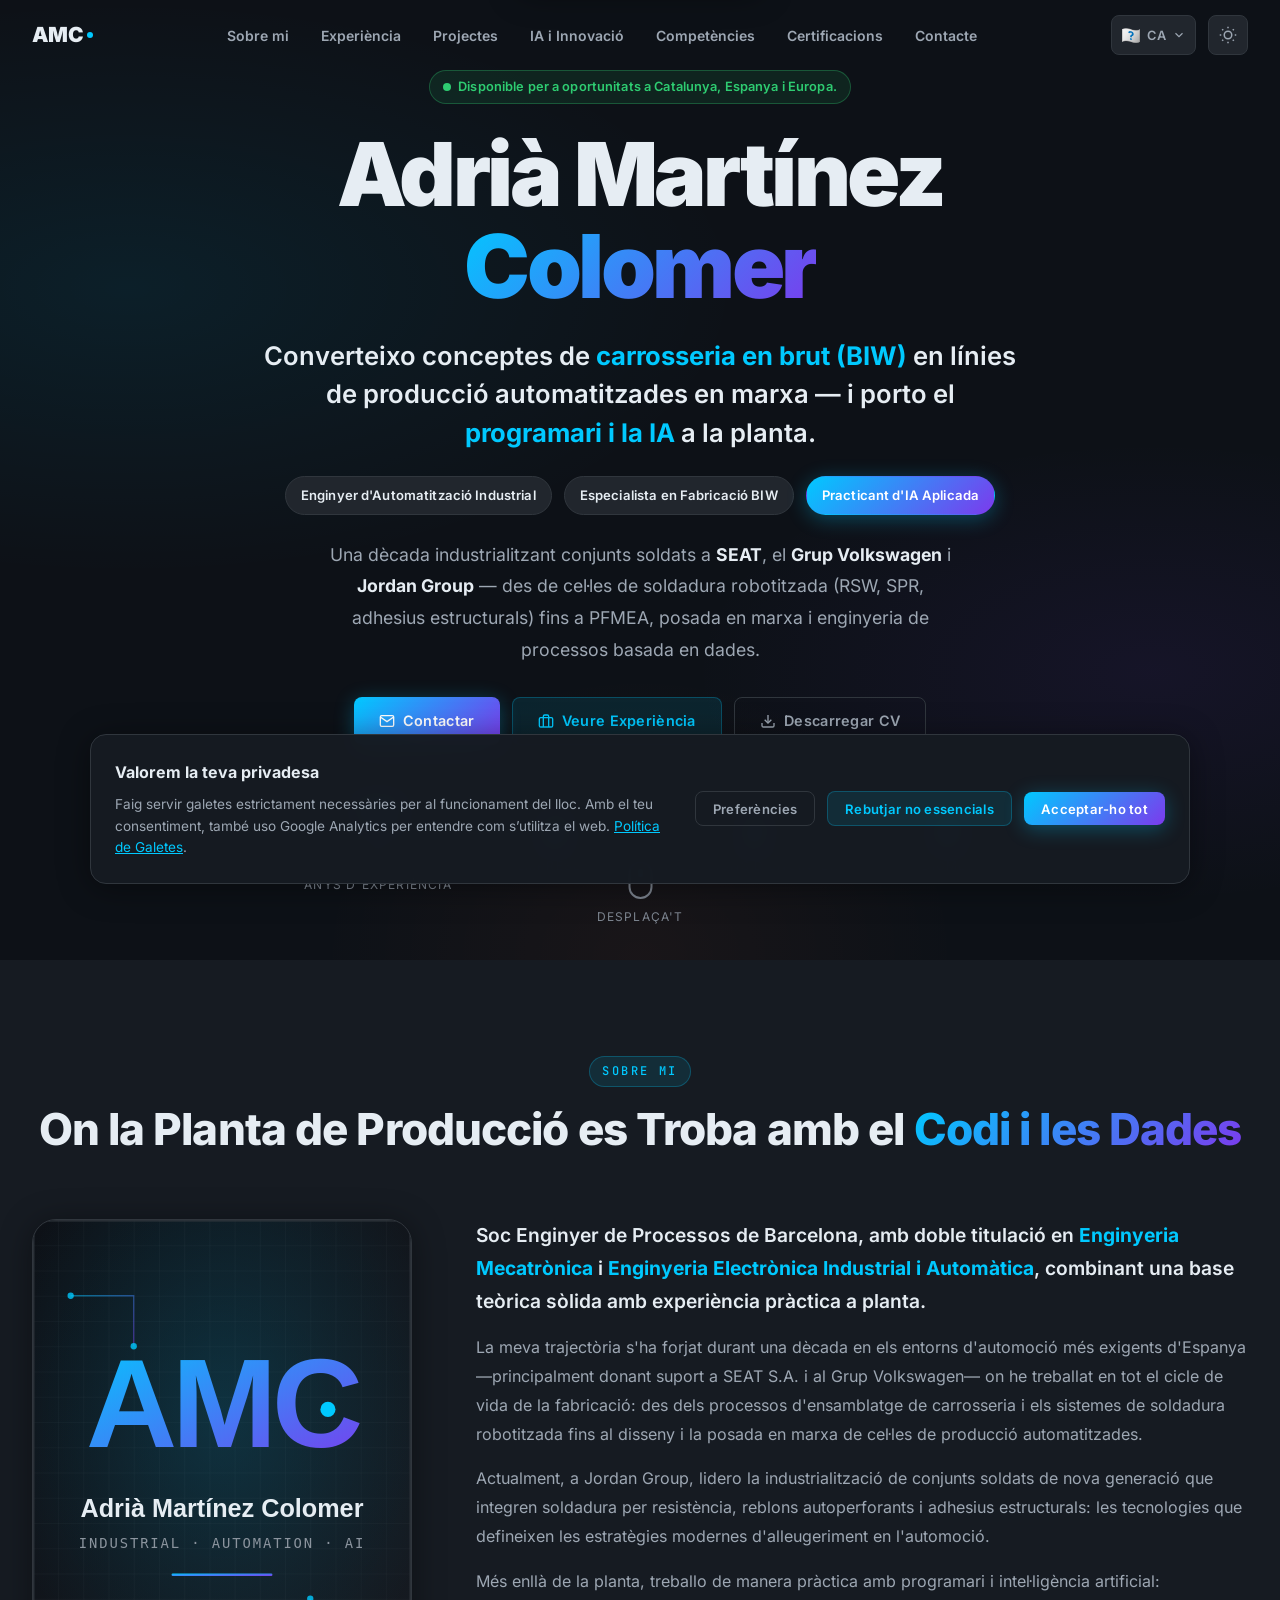
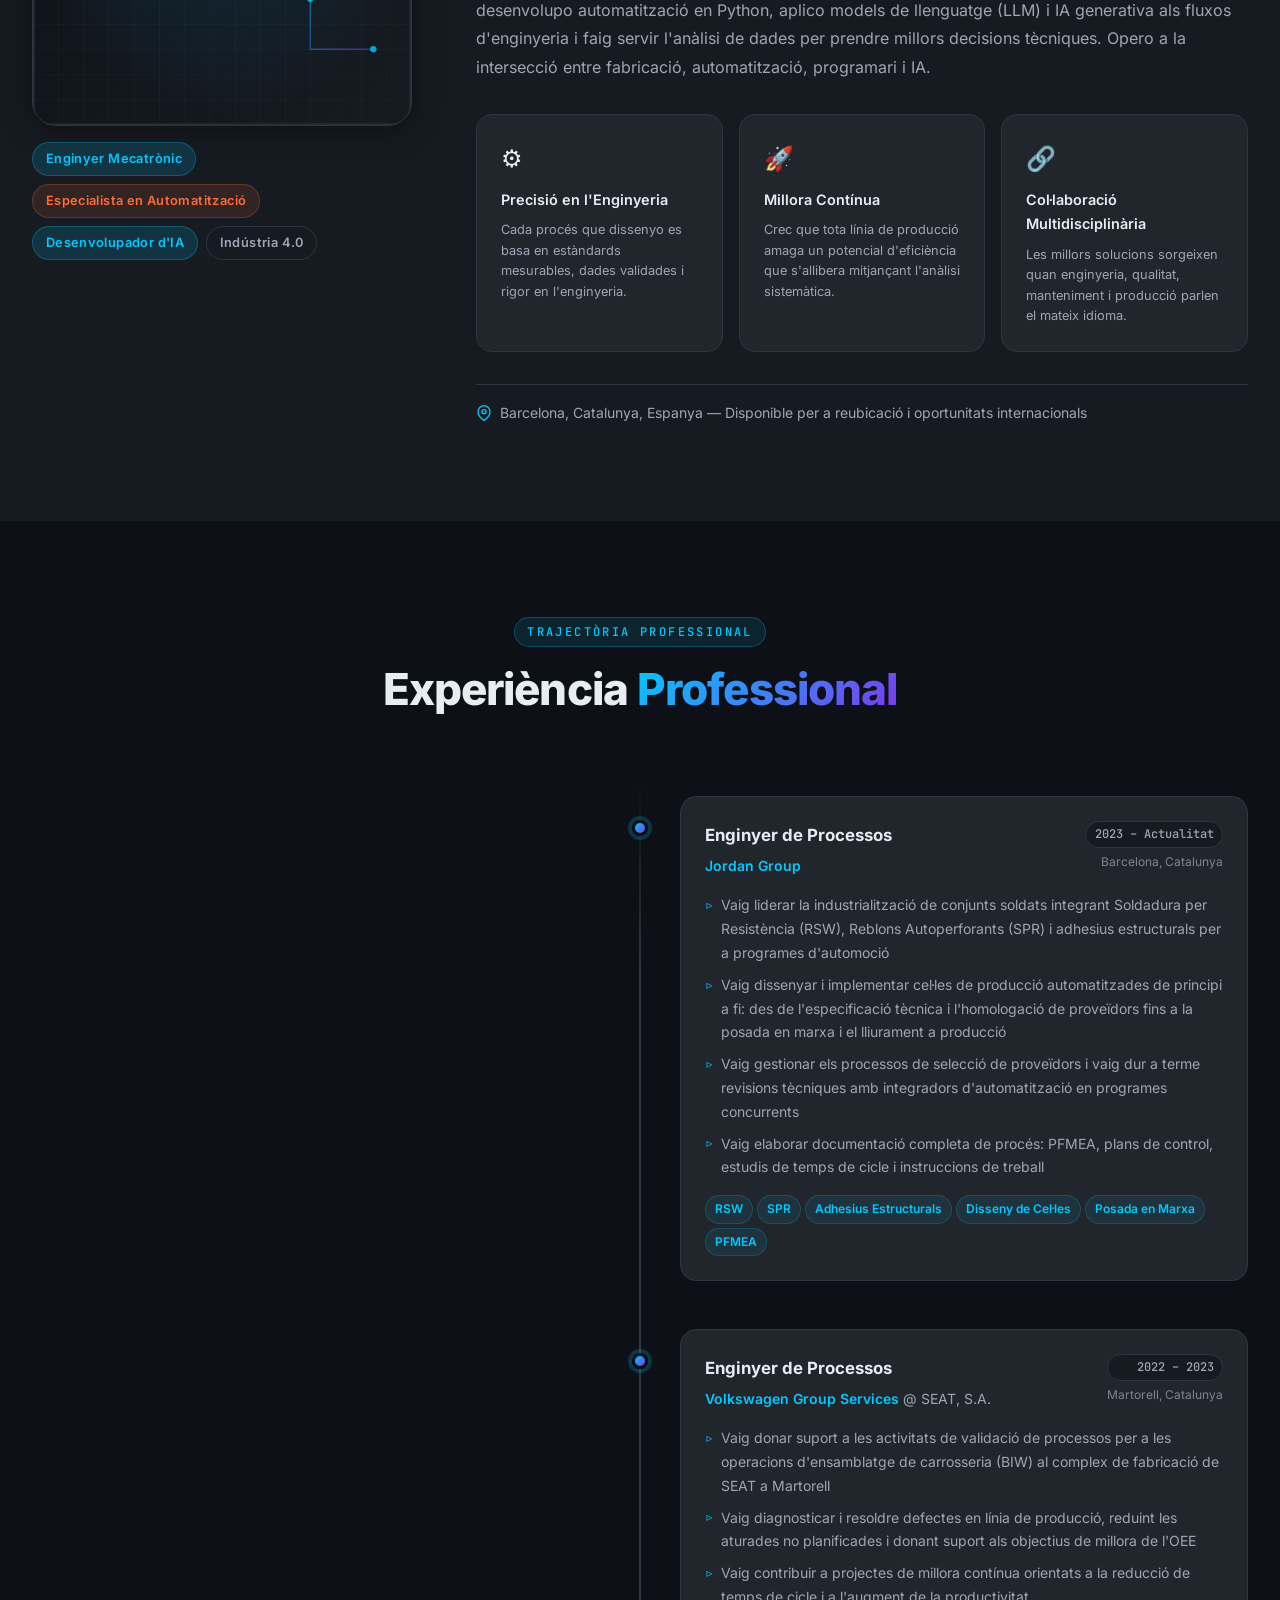
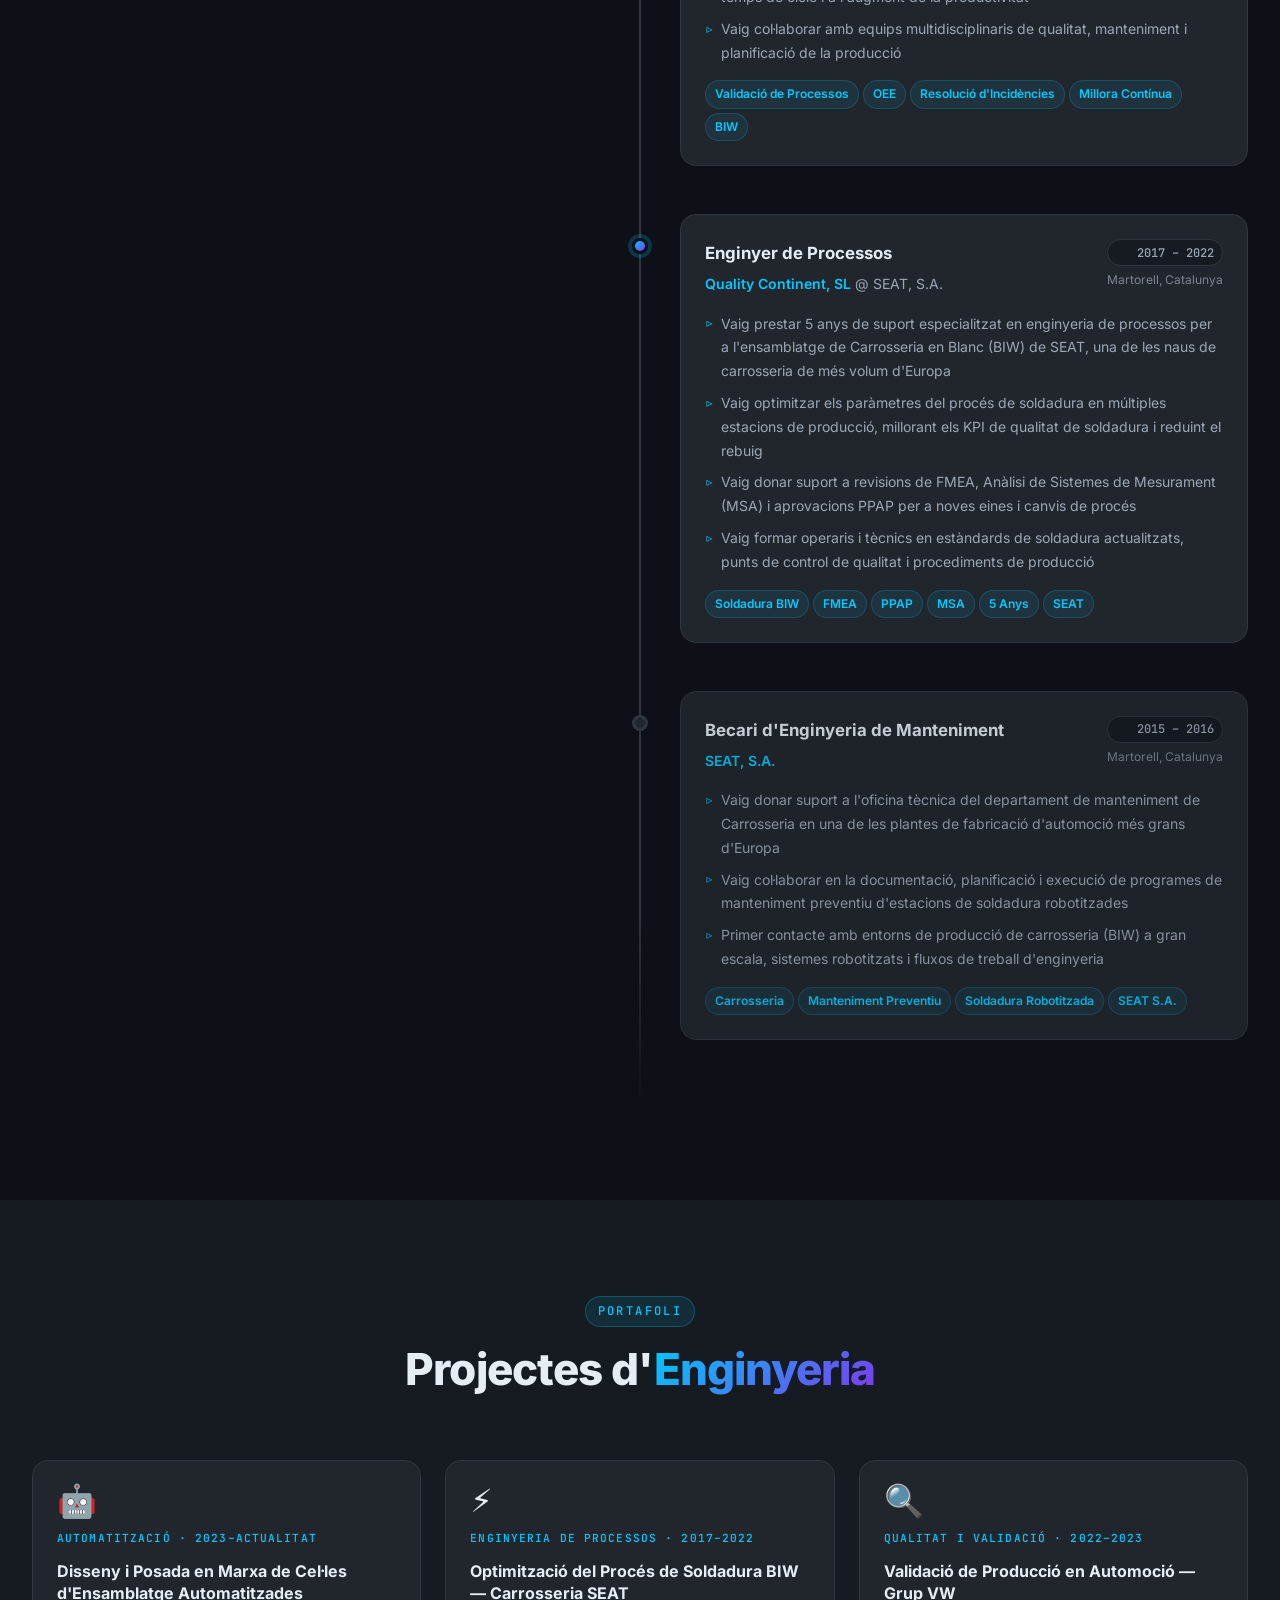
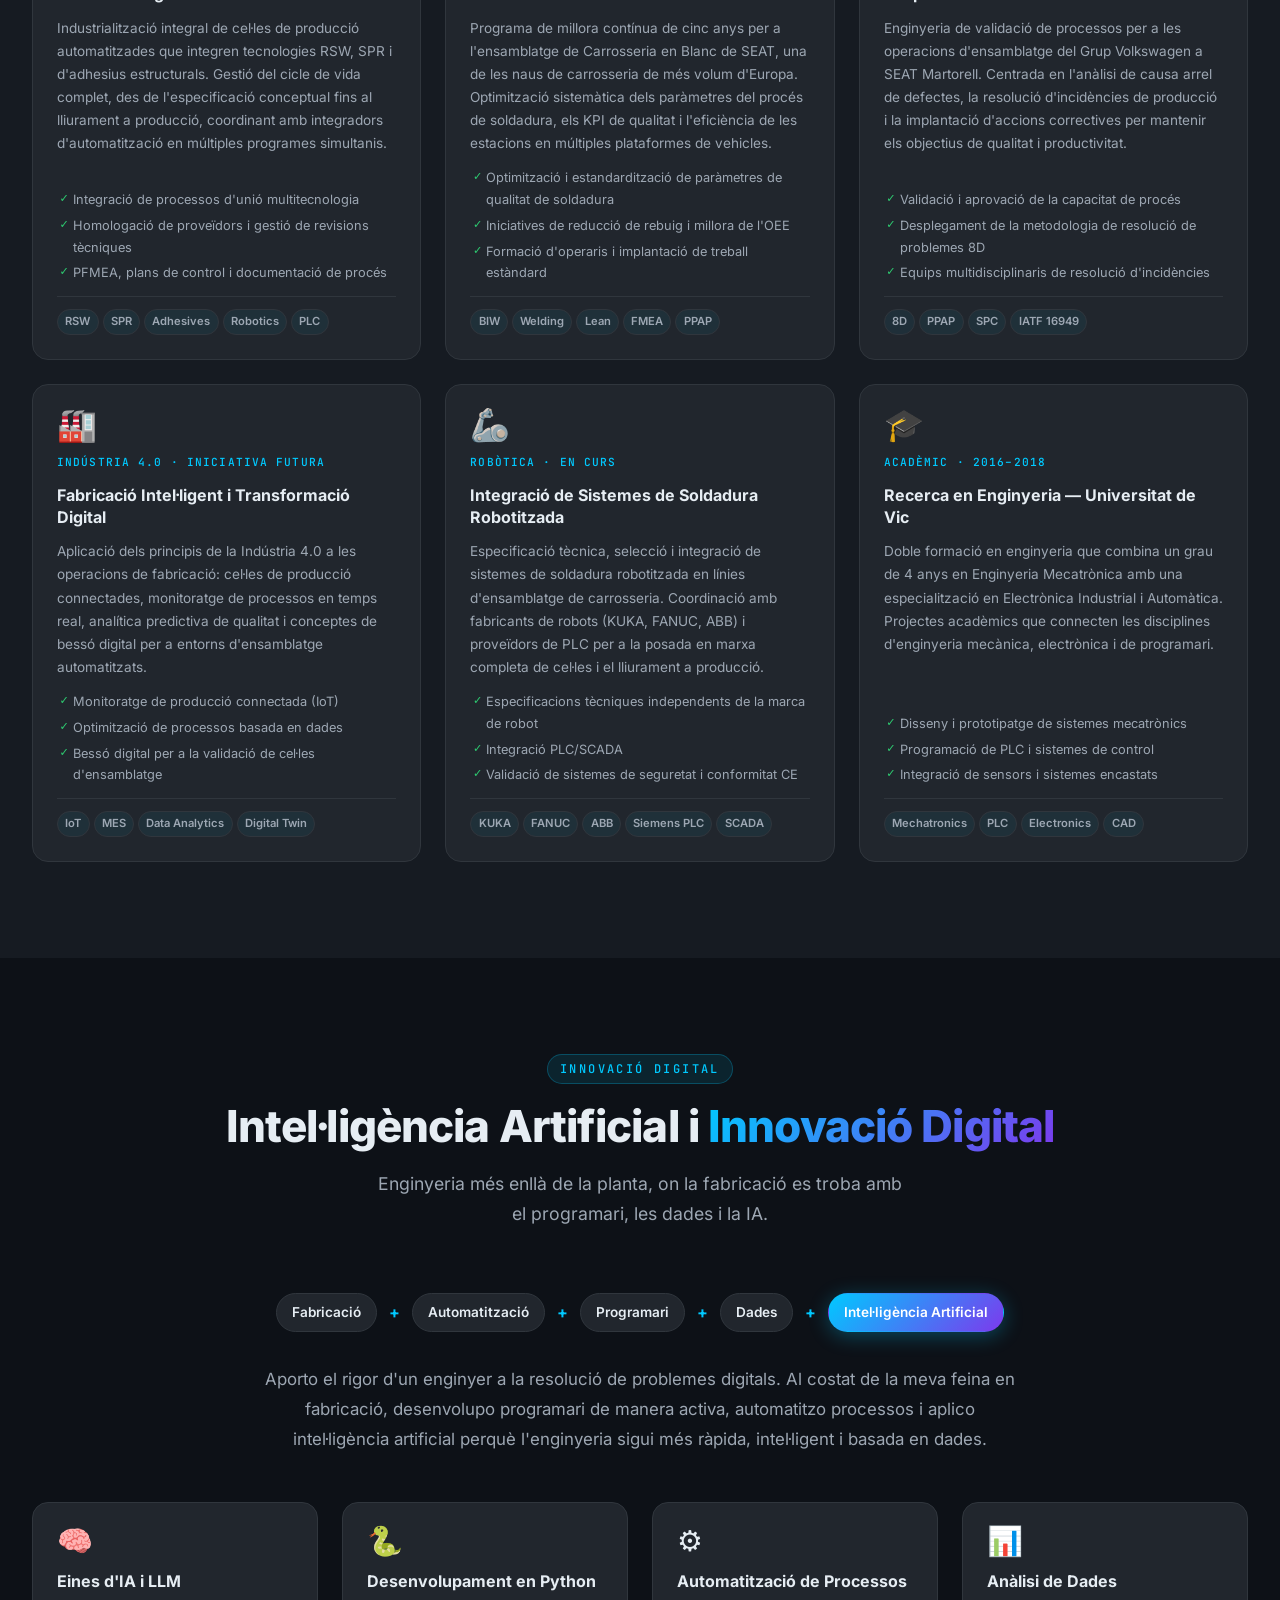
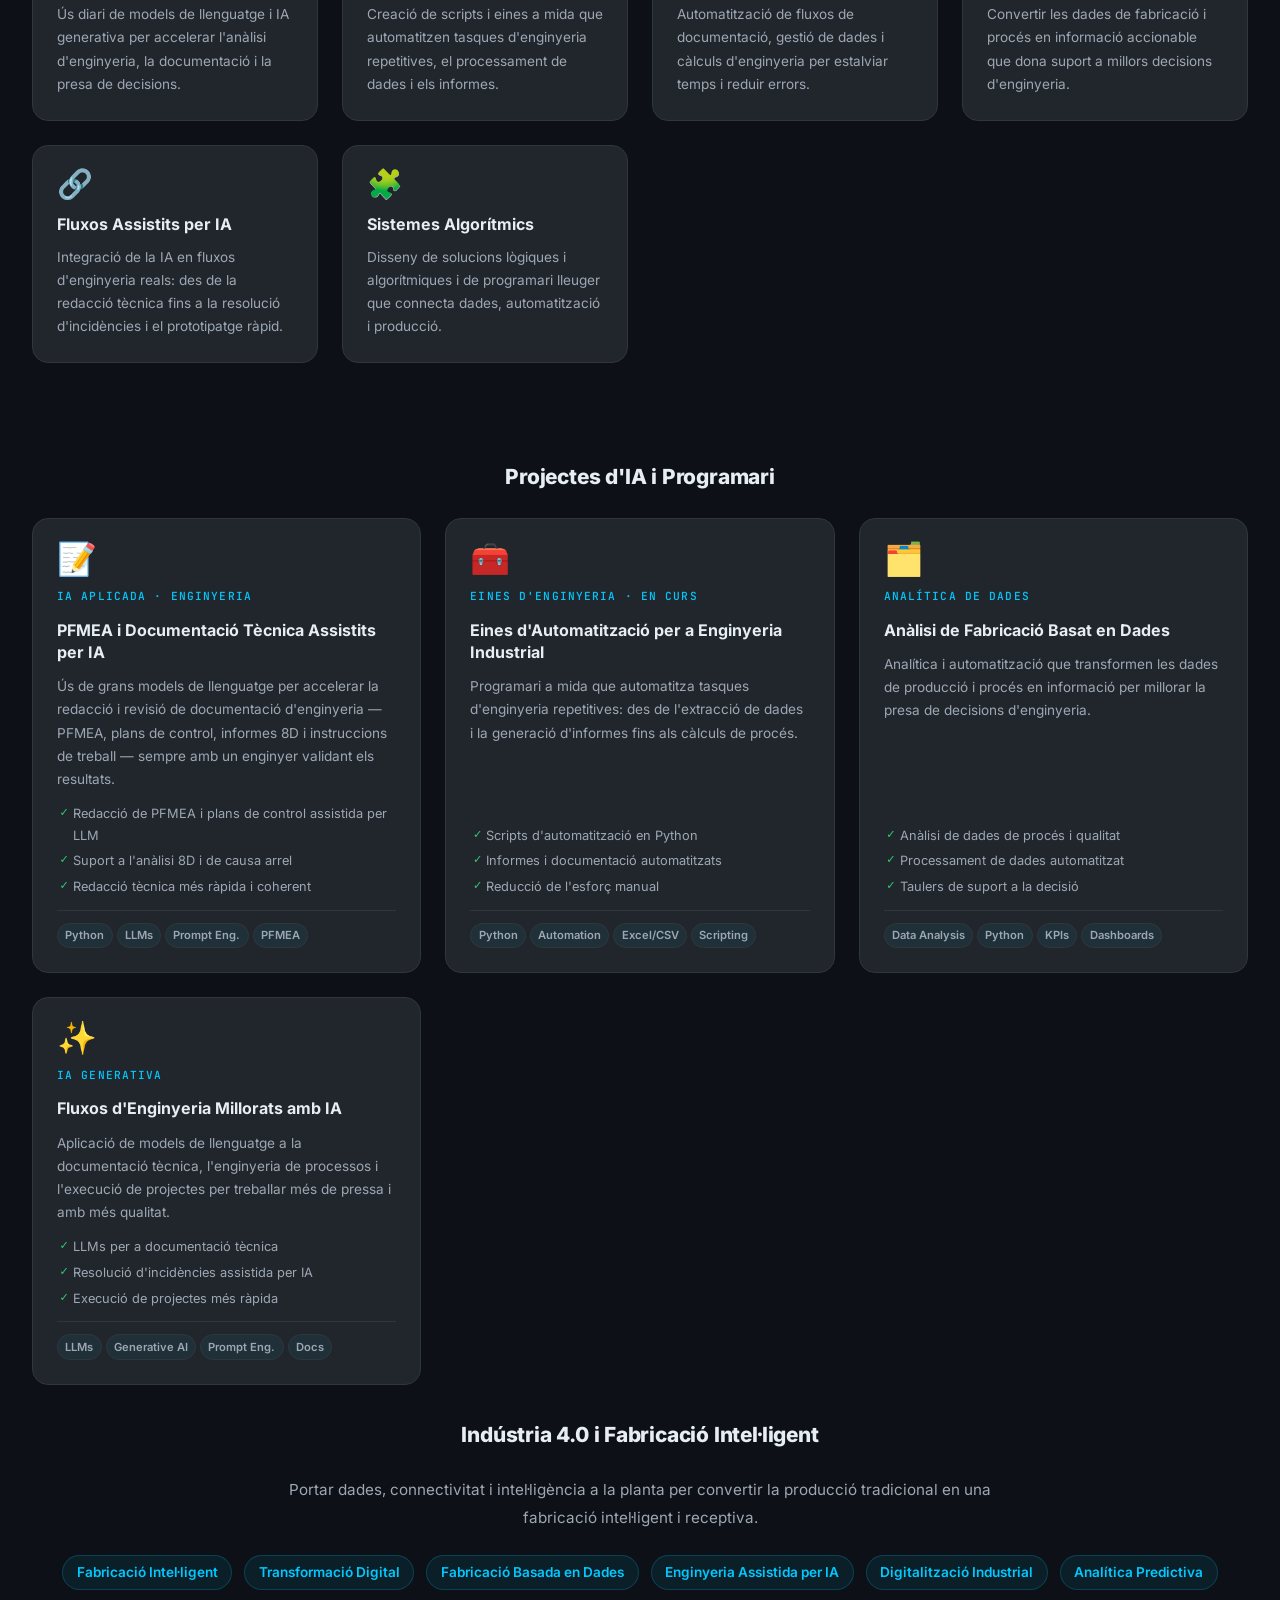
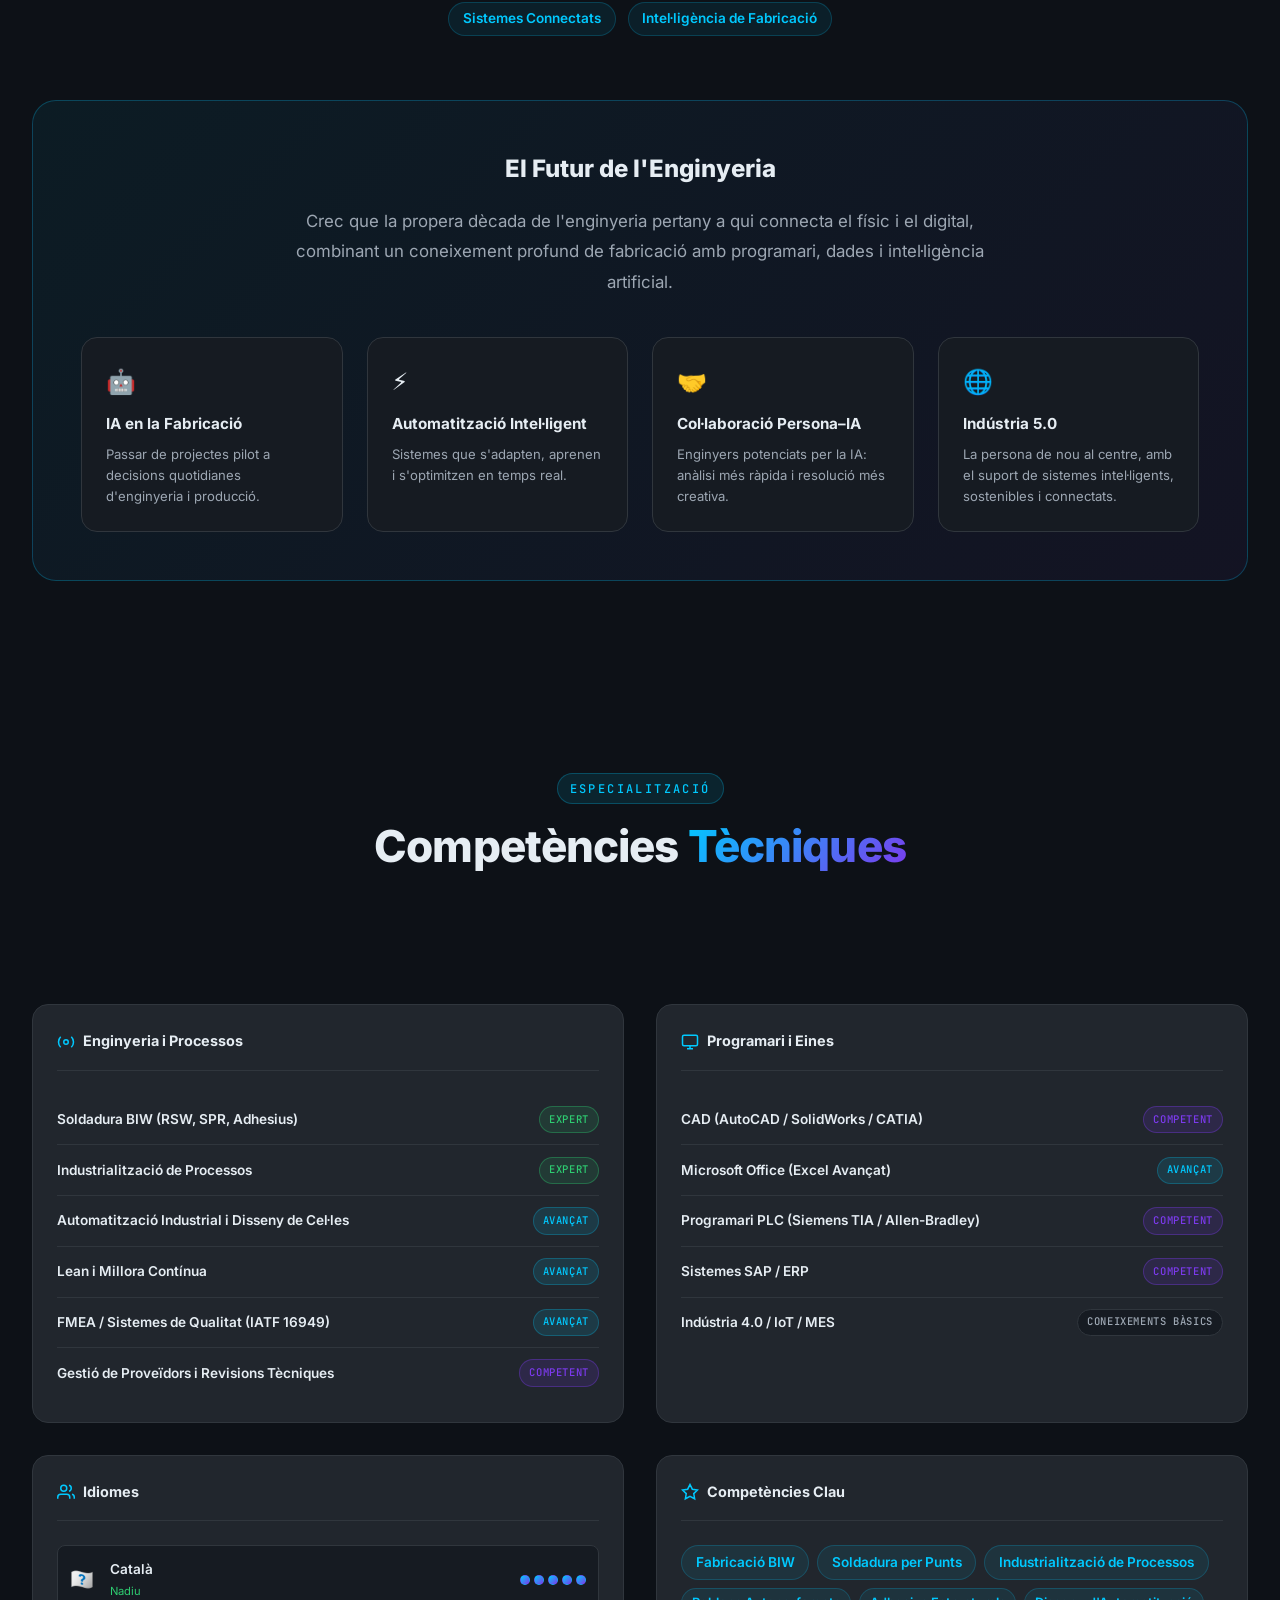
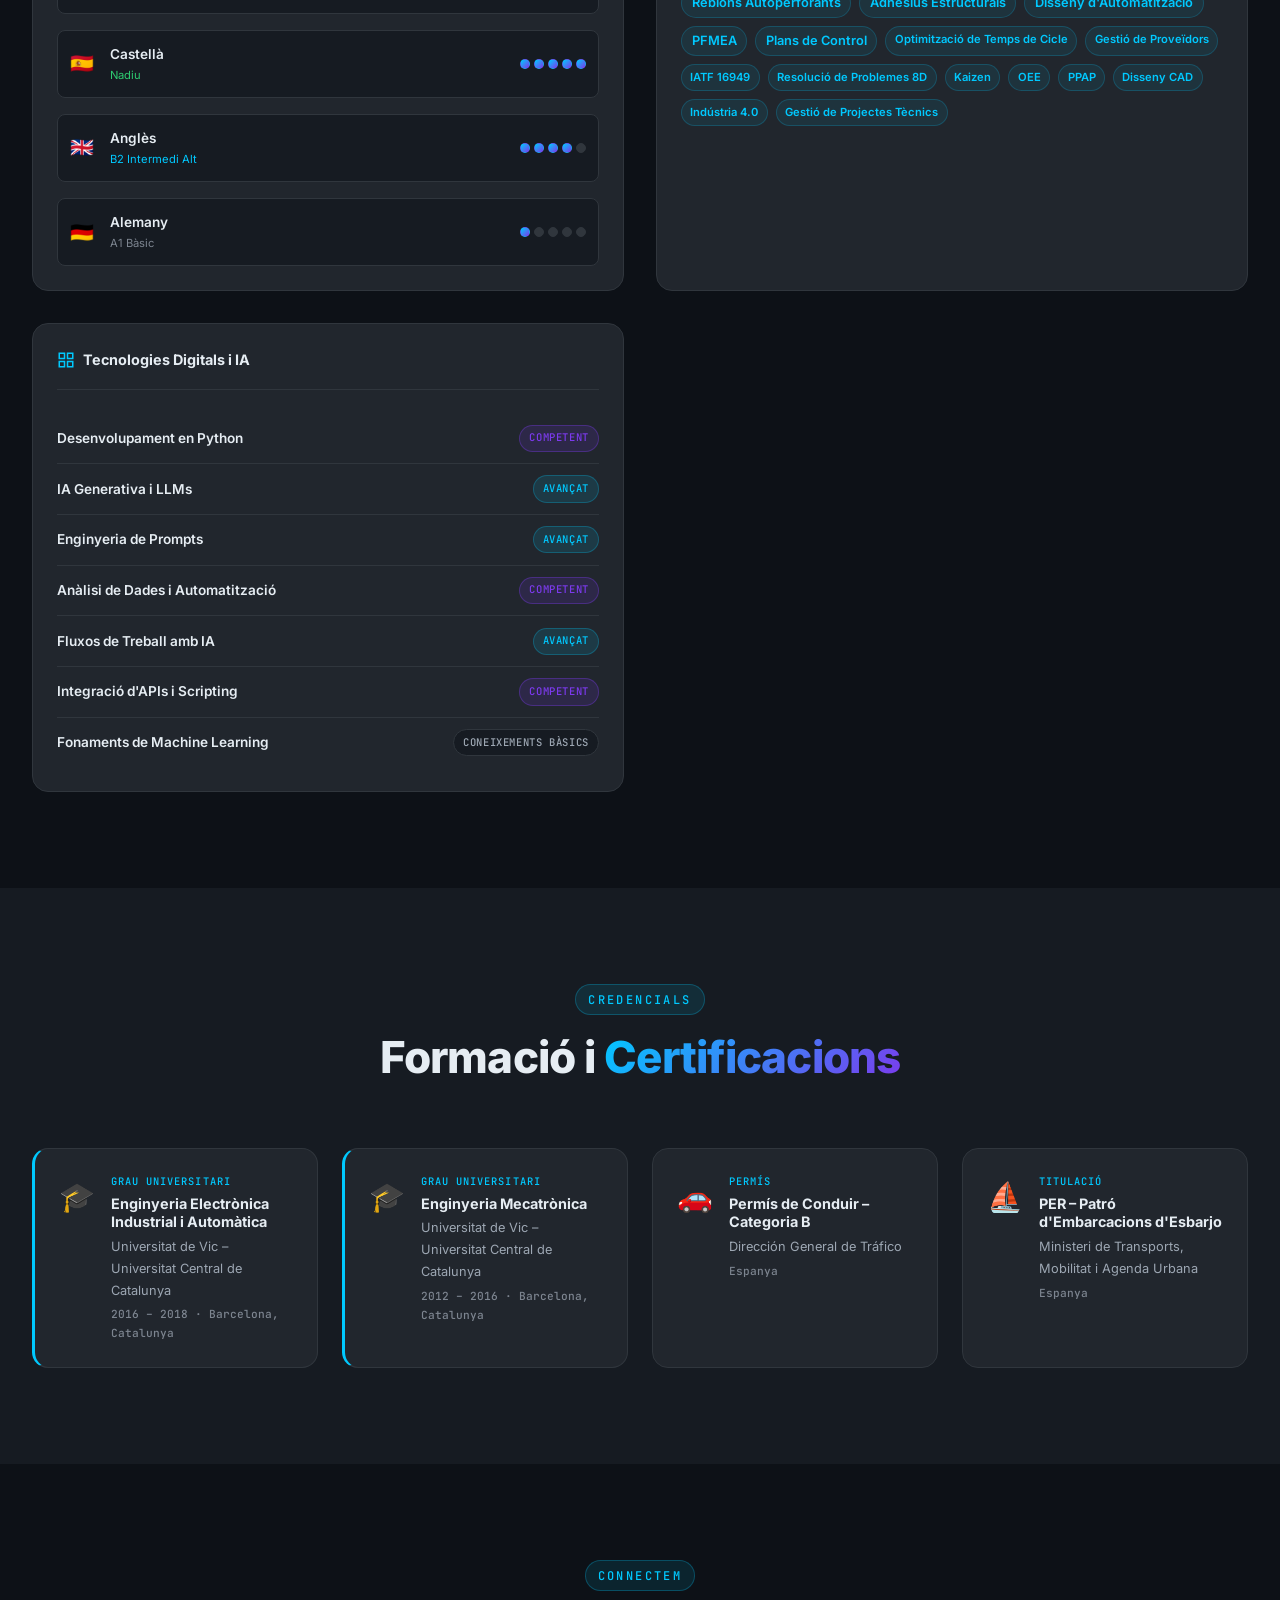
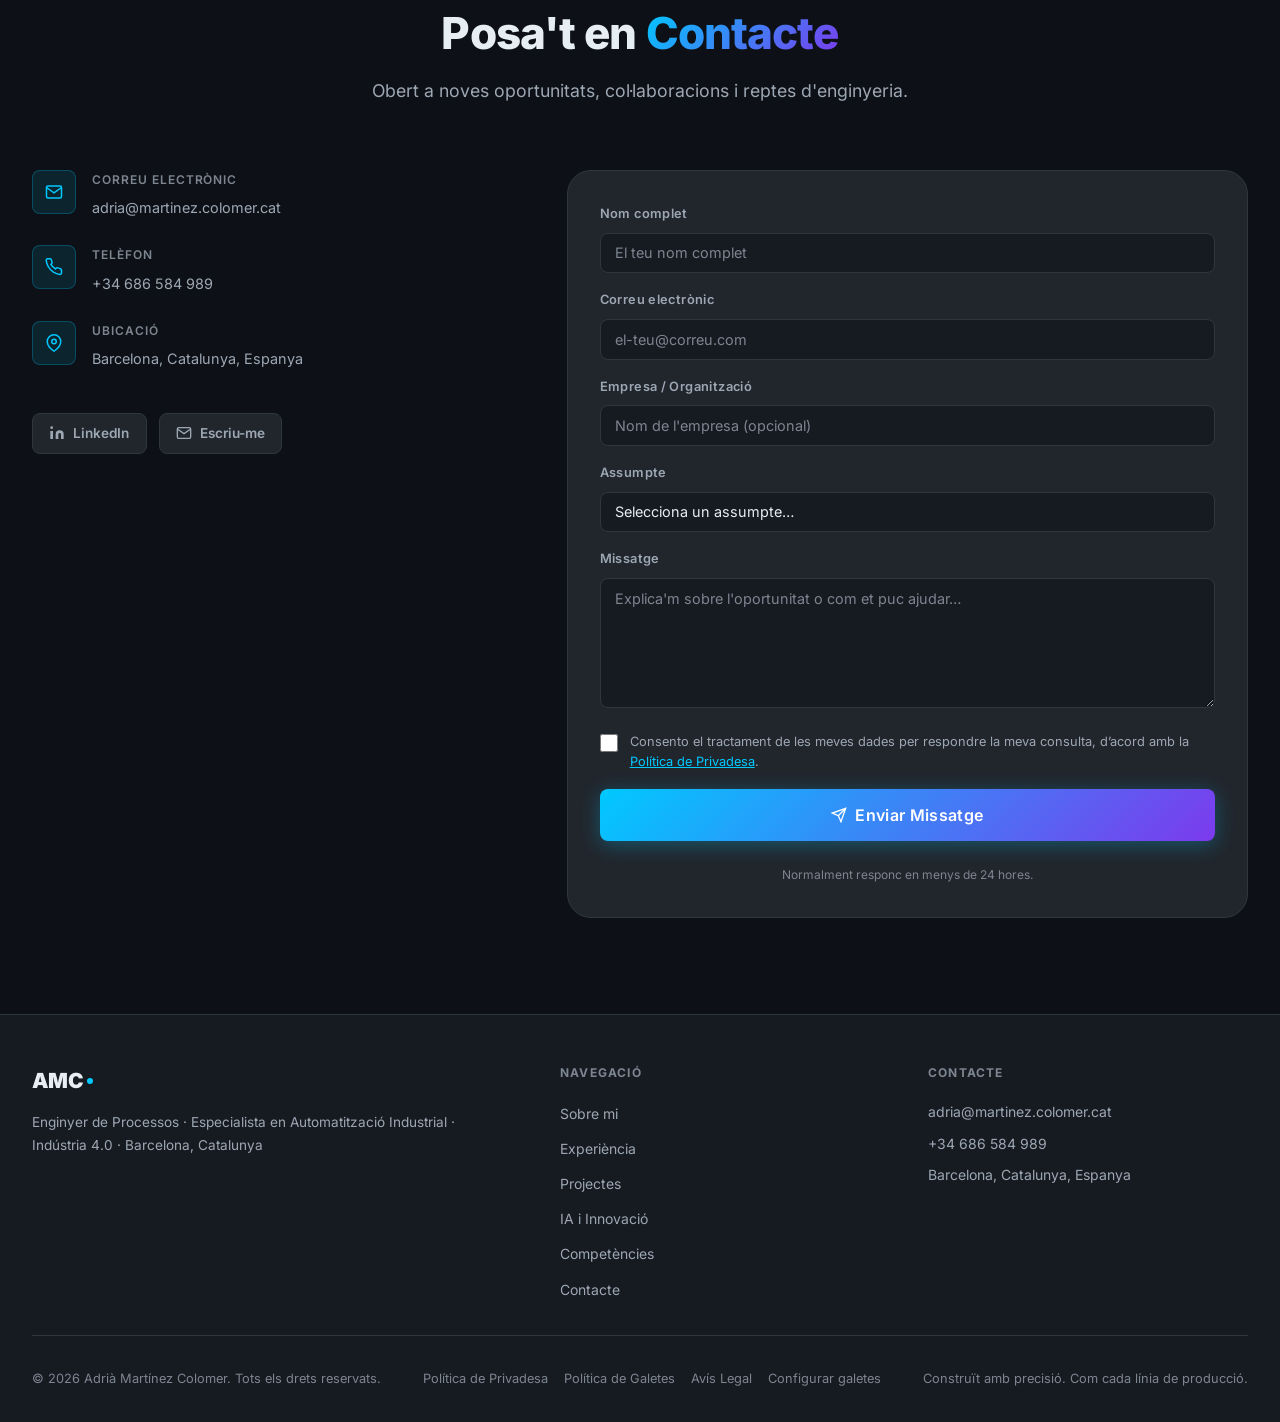
==== ca/index.html @ 4bd760a7 "Add files via upload" ====
<!DOCTYPE html>

<html data-theme="dark" lang="ca">
<head>
<meta charset="utf-8"/>
<meta content="width=device-width, initial-scale=1.0" name="viewport"/>
<!-- Content Security Policy (enforced on GitHub Pages via meta; mirror as a real
       header at Cloudflare — see docs/SECURITY.md — to also send frame-ancestors). -->
<meta content="default-src 'self'; base-uri 'self'; object-src 'none'; img-src 'self' data: https://www.googletagmanager.com https://*.google-analytics.com; font-src 'self'; style-src 'self' 'unsafe-inline'; script-src 'self' https://www.googletagmanager.com https://challenges.cloudflare.com; connect-src 'self' https://formspree.io https://www.googletagmanager.com https://www.google-analytics.com https://*.google-analytics.com https://*.analytics.google.com https://challenges.cloudflare.com; frame-src https://challenges.cloudflare.com; form-action 'self' https://formspree.io; manifest-src 'self'; upgrade-insecure-requests" http-equiv="Content-Security-Policy"/>
<title data-i18n="meta.title">Adrià Martínez Colomer | Enginyer Industrial i d'Automatització · IA Aplicada</title>
<meta content="Enginyer industrial i d'automatització que connecta fabricació, programari i intel·ligència artificial. Més de 9 anys en carrosseria (BIW) d'automoció, a més de desenvolupament en Python, fluxos amb IA/LLM i enginyeria basada en dades. Barcelona, Catalunya." data-i18n-content="meta.description" name="description"/>
<meta content="Adrià Martínez Colomer" name="author"/>
<meta content="index, follow, max-image-preview:large" name="robots"/>
<meta content="#0D1117" name="theme-color"/>
<link href="https://amc-engineer.com/ca/" rel="canonical"/>
<!-- Favicons & PWA -->
<link href="/assets/favicon.svg" rel="icon" type="image/svg+xml"/>
<link href="/assets/favicon-32.png" rel="icon" sizes="32x32" type="image/png"/>
<link href="/assets/favicon-16.png" rel="icon" sizes="16x16" type="image/png"/>
<link href="/assets/apple-touch-icon.png" rel="apple-touch-icon"/>
<link href="/site.webmanifest" rel="manifest"/>
<!-- Open Graph (title/description localised at build time by build.py; image is static) -->
<meta content="website" property="og:type"/>
<meta content="https://amc-engineer.com/ca/" property="og:url"/>
<meta content="AMC Engineer" property="og:site_name"/>
<meta content="ca_ES" property="og:locale"/>
<meta content="es_ES" property="og:locale:alternate"/>
<meta content="ca_ES" property="og:locale:alternate"/>
<meta content="de_DE" property="og:locale:alternate"/>
<meta content="Adrià Martínez Colomer | Enginyer de Processos i Automatització" data-i18n-content="meta.ogTitle" property="og:title"/>
<meta content="Enginyeria de processos, automatització industrial, robòtica i IA aplicada a la fabricació. Portfolio personal d'enginyeria — Barcelona." data-i18n-content="meta.ogDescription" property="og:description"/>
<meta content="https://amc-engineer.com/assets/images/adria-martinez-colomer-og-cover.png" property="og:image"/>
<meta content="https://amc-engineer.com/assets/images/adria-martinez-colomer-og-cover.png" property="og:image:secure_url"/>
<meta content="image/png" property="og:image:type"/>
<meta content="1200" property="og:image:width"/>
<meta content="630" property="og:image:height"/>
<meta content="Adrià Martínez Colomer — Process &amp; Automation Engineer. Personal engineering portfolio." property="og:image:alt"/>
<!-- Twitter / X Card -->
<meta content="summary_large_image" name="twitter:card"/>
<meta content="Adrià Martínez Colomer | Enginyer de Processos i Automatització" data-i18n-content="meta.twitterTitle" name="twitter:title"/>
<meta content="Enginyeria de processos, automatització industrial, robòtica i IA aplicada a la fabricació. Portfolio personal d'enginyeria — Barcelona." data-i18n-content="meta.twitterDescription" name="twitter:description"/>
<meta content="https://amc-engineer.com/assets/images/adria-martinez-colomer-og-cover.png" name="twitter:image"/>
<meta content="Adrià Martínez Colomer — Process &amp; Automation Engineer. Personal engineering portfolio." name="twitter:image:alt"/>
<!-- hreflang (static, crawlable; per-language hrefs written by build.py) -->
<link href="https://amc-engineer.com/" hreflang="en" rel="alternate"/>
<link href="https://amc-engineer.com/es/" hreflang="es" rel="alternate"/>
<link href="https://amc-engineer.com/ca/" hreflang="ca" rel="alternate"/>
<link href="https://amc-engineer.com/de/" hreflang="de" rel="alternate"/>
<link href="https://amc-engineer.com/" hreflang="x-default" rel="alternate"/>
<!-- Anti-flicker: apply saved theme before first paint (external for CSP) -->
<script src="/js/theme-init.js"></script>
<!-- Self-hosted fonts (no external Google Fonts requests) -->
<link as="font" crossorigin="" href="/assets/fonts/inter-latin.woff2" rel="preload" type="font/woff2"/>
<!-- Stylesheet -->
<link href="/css/style.css" rel="stylesheet"/>
<!-- Structured Data: Person + WebSite + ProfilePage (Schema.org / JSON-LD @graph) -->
<script type="application/ld+json">
  {
    "@context": "https://schema.org",
    "@graph": [
      {
        "@type": "Person",
        "@id": "https://amc-engineer.com/#person",
        "name": "Adrià Martínez Colomer",
        "givenName": "Adrià",
        "familyName": "Martínez Colomer",
        "jobTitle": "Process & Automation Engineer",
        "description": "Process and automation engineer focused on manufacturing engineering, industrial automation, robotics, and AI applied to manufacturing.",
        "url": "https://amc-engineer.com/",
        "image": "https://amc-engineer.com/assets/images/adria-martinez-colomer-og-cover.png",
        "email": "mailto:adria@martinez.colomer.cat",
        "telephone": "+34686584989",
        "address": {
          "@type": "PostalAddress",
          "addressLocality": "Barcelona",
          "addressRegion": "Catalonia",
          "addressCountry": "ES"
        },
        "nationality": "Spanish",
        "alumniOf": {
          "@type": "CollegeOrUniversity",
          "name": "University of Vic – Central University of Catalonia"
        },
        "knowsLanguage": ["ca", "es", "en", "de"],
        "knowsAbout": [
          "Process Engineering",
          "Industrial Automation",
          "Manufacturing Engineering",
          "Robotics",
          "BIW Manufacturing",
          "Resistance Spot Welding",
          "PLC Systems",
          "PFMEA",
          "Lean Manufacturing",
          "Industry 4.0",
          "Applied Artificial Intelligence",
          "Python"
        ],
        "worksFor": {
          "@type": "Organization",
          "name": "Jordan Group"
        },
        "sameAs": [
          "https://www.linkedin.com/in/adri%C3%A0-mart%C3%ADnez-i-colomer-8b1340160/"
        ]
      },
      {
        "@type": "WebSite",
        "@id": "https://amc-engineer.com/#website",
        "url": "https://amc-engineer.com/",
        "name": "AMC Engineer",
        "description": "Personal engineering portfolio of Adrià Martínez Colomer — process engineering, industrial automation, robotics, and AI applied to manufacturing.",
        "inLanguage": ["en", "es", "ca", "de"],
        "author": { "@id": "https://amc-engineer.com/#person" },
        "publisher": { "@id": "https://amc-engineer.com/#person" },
        "about": { "@id": "https://amc-engineer.com/#person" }
      },
      {
        "@type": "ProfilePage",
        "@id": "https://amc-engineer.com/#profilepage",
        "url": "https://amc-engineer.com/",
        "name": "Adrià Martínez Colomer | Process & Automation Engineer",
        "isPartOf": { "@id": "https://amc-engineer.com/#website" },
        "mainEntity": { "@id": "https://amc-engineer.com/#person" },
        "inLanguage": "en"
      }
    ]
  }
  </script>
</head>
<body>
<a class="skip-link" data-i18n="a11y.skip" href="#home">Vés al contingut principal</a>
<!-- ═══════════════════════ NAVIGATION ═══════════════════════ -->
<nav aria-label="Main navigation" class="nav" id="navbar" role="navigation">
<div class="nav__container">
<a aria-label="Home" class="nav__logo" href="#home">
<span class="nav__logo-text">AMC</span>
<span class="nav__logo-dot"></span>
</a>
<ul class="nav__links" id="navLinks" role="list">
<li><a class="nav__link" data-i18n="nav.about" href="#about">Sobre mi</a></li>
<li><a class="nav__link" data-i18n="nav.experience" href="#experience">Experiència</a></li>
<li><a class="nav__link" data-i18n="nav.projects" href="#projects">Projectes</a></li>
<li><a class="nav__link" data-i18n="nav.ai" href="#ai">IA i Innovació</a></li>
<li><a class="nav__link" data-i18n="nav.skills" href="#skills">Competències</a></li>
<li><a class="nav__link" data-i18n="nav.certifications" href="#certifications">Certificacions</a></li>
<li><a class="nav__link" data-i18n="nav.contact" href="#contact">Contacte</a></li>
</ul>
<div class="nav__actions">
<!-- Language Switcher -->
<div class="lang-switch" data-lang-switch="">
<button aria-expanded="false" aria-haspopup="listbox" aria-label="Seleccionar idioma" class="lang-switch__btn" data-i18n-aria-label="nav.langLabel" data-lang-btn="">
<span class="lang-switch__flag" data-lang-current-flag="">🇬🇧</span>
<span class="lang-switch__short" data-lang-current-code="">EN</span>
<svg class="lang-switch__chevron" fill="none" stroke="currentColor" stroke-width="2" viewbox="0 0 24 24" xmlns="http://www.w3.org/2000/svg"><polyline points="6 9 12 15 18 9"></polyline></svg>
</button>
<ul aria-label="Language options" class="lang-switch__menu" data-lang-menu="" role="listbox"></ul>
</div>
<button aria-label="Canviar mode clar/fosc" class="theme-toggle" data-i18n-aria-label="nav.themeToggle" data-i18n-title="nav.themeToggle" id="themeToggle" title="Canviar mode clar/fosc">
<svg class="icon-sun" fill="none" stroke="currentColor" stroke-width="2" viewbox="0 0 24 24" xmlns="http://www.w3.org/2000/svg"><circle cx="12" cy="12" r="5"></circle><line x1="12" x2="12" y1="1" y2="3"></line><line x1="12" x2="12" y1="21" y2="23"></line><line x1="4.22" x2="5.64" y1="4.22" y2="5.64"></line><line x1="18.36" x2="19.78" y1="18.36" y2="19.78"></line><line x1="1" x2="3" y1="12" y2="12"></line><line x1="21" x2="23" y1="12" y2="12"></line><line x1="4.22" x2="5.64" y1="19.78" y2="18.36"></line><line x1="18.36" x2="19.78" y1="5.64" y2="4.22"></line></svg>
<svg class="icon-moon" fill="none" stroke="currentColor" stroke-width="2" viewbox="0 0 24 24" xmlns="http://www.w3.org/2000/svg"><path d="M21 12.79A9 9 0 1 1 11.21 3 7 7 0 0 0 21 12.79z"></path></svg>
</button>
<button aria-expanded="false" aria-label="Obrir menú mòbil" class="nav__hamburger" data-i18n-aria-label="nav.menuToggle" id="hamburger">
<span></span><span></span><span></span>
</button>
</div>
</div>
</nav>
<main id="main">
<!-- ═══════════════════════ HERO ═══════════════════════ -->
<section aria-label="Introduction" class="hero" id="home">
<div class="hero__bg-canvas" id="heroCanvas"></div>
<div class="hero__content">
<div class="hero__banner animate-fade-up" data-delay="0">
<span class="hero__banner-dot"></span>
<span data-i18n="hero.banner">Disponible per a oportunitats a Catalunya, Espanya i Europa.</span>
</div>
<h1 class="hero__name animate-fade-up" data-delay="100">Adrià Martínez<br/><span class="gradient-text">Colomer</span></h1>
<p class="hero__headline animate-fade-up" data-delay="200" data-i18n="hero.headline" data-i18n-html="">Converteixo conceptes de <strong>carrosseria en brut (BIW)</strong> en línies de producció automatitzades en marxa — i porto el <strong>programari i la IA</strong> a la planta.</p>
<div aria-label="Core specializations" class="hero__pillars animate-fade-up" data-delay="300" role="list">
<span class="hero__pillar" data-i18n="hero.pillars.0" role="listitem">Enginyer d'Automatització Industrial</span>
<span class="hero__pillar" data-i18n="hero.pillars.1" role="listitem">Especialista en Fabricació BIW</span>
<span class="hero__pillar hero__pillar--accent" data-i18n="hero.pillars.2" role="listitem">Practicant d'IA Aplicada</span>
</div>
<p class="hero__description animate-fade-up" data-delay="380" data-i18n="hero.description" data-i18n-html="">Una dècada industrialitzant conjunts soldats a <strong>SEAT</strong>, el <strong>Grup Volkswagen</strong> i <strong>Jordan Group</strong> — des de cel·les de soldadura robotitzada (RSW, SPR, adhesius estructurals) fins a PFMEA, posada en marxa i enginyeria de processos basada en dades.</p>
<div class="hero__cta animate-fade-up" data-delay="460">
<a class="btn btn--primary" href="#contact">
<svg aria-hidden="true" fill="none" stroke="currentColor" stroke-width="2" viewbox="0 0 24 24" xmlns="http://www.w3.org/2000/svg"><path d="M4 4h16c1.1 0 2 .9 2 2v12c0 1.1-.9 2-2 2H4c-1.1 0-2-.9-2-2V6c0-1.1.9-2 2-2z"></path><polyline points="22,6 12,13 2,6"></polyline></svg>
<span data-i18n="hero.ctaContact">Contactar</span>
</a>
<a class="btn btn--secondary" href="#experience">
<svg aria-hidden="true" fill="none" stroke="currentColor" stroke-width="2" viewbox="0 0 24 24" xmlns="http://www.w3.org/2000/svg"><rect height="14" rx="2" ry="2" width="20" x="2" y="7"></rect><path d="M16 21V5a2 2 0 0 0-2-2h-4a2 2 0 0 0-2 2v16"></path></svg>
<span data-i18n="hero.ctaExperience">Veure Experiència</span>
</a>
<a class="btn btn--outline" data-i18n-href="hero.cvHref" download="" href="/cv/CV_CA_Adria_Martinez_Colomer.docx">
<svg aria-hidden="true" fill="none" stroke="currentColor" stroke-width="2" viewbox="0 0 24 24" xmlns="http://www.w3.org/2000/svg"><path d="M21 15v4a2 2 0 0 1-2 2H5a2 2 0 0 1-2-2v-4"></path><polyline points="7 10 12 15 17 10"></polyline><line x1="12" x2="12" y1="15" y2="3"></line></svg>
<span data-i18n="hero.ctaCV">Descarregar CV</span>
</a>
</div>
<div class="hero__stats animate-fade-up" data-delay="560">
<div class="stat">
<span class="stat__number" data-target="10">0</span><span class="stat__plus">+</span>
<span class="stat__label" data-i18n="hero.statYears">Anys d'Experiència</span>
</div>
<div class="stat__divider"></div>
<div class="stat">
<span class="stat__number" data-target="4">0</span>
<span class="stat__label" data-i18n="hero.statCompanies">Empreses</span>
</div>
<div class="stat__divider"></div>
<div class="stat">
<span class="stat__number" data-target="2">0</span>
<span class="stat__label" data-i18n="hero.statDegrees">Titulacions d'Enginyeria</span>
</div>
<div class="stat__divider"></div>
<div class="stat">
<span class="stat__number" data-target="4">0</span>
<span class="stat__label" data-i18n="hero.statLanguages">Idiomes</span>
</div>
</div>
</div>
<div class="hero__scroll-indicator">
<a aria-label="Scroll to About section" href="#about">
<div class="scroll-mouse"><div class="scroll-wheel"></div></div>
<span data-i18n="hero.scroll">Desplaça't</span>
</a>
</div>
</section>
<!-- ═══════════════════════ ABOUT ═══════════════════════ -->
<section aria-labelledby="about-title" class="section about" id="about">
<div class="container">
<div class="section__header reveal">
<span class="section__label" data-i18n="about.label">Sobre mi</span>
<h2 class="section__title" data-i18n="about.title" data-i18n-html="" id="about-title">On la Planta de Producció es Troba amb el <span class="gradient-text">Codi i les Dades</span></h2>
</div>
<div class="about__grid">
<div class="about__image-wrapper reveal">
<div class="about__image">
<!-- Drop-in: replace the line below with a real headshot, e.g.
                 <img src="/assets/adria.jpg" alt="Adrià Martínez Colomer" class="about__photo" width="600" height="800" /> -->
<img alt="Adrià Martínez Colomer — Industrial, Automation &amp; AI engineer" class="about__photo" height="800" loading="lazy" src="/assets/avatar.svg" width="600"/>
</div>
<div class="about__badges">
<div class="badge badge--accent" data-i18n="about.badge1">Enginyer Mecatrònic</div>
<div class="badge badge--secondary" data-i18n="about.badge2">Especialista en Automatització</div>
<div class="badge badge--accent" data-i18n="about.badge4">Desenvolupador d'IA</div>
<div class="badge badge--outline" data-i18n="about.badge3">Indústria 4.0</div>
</div>
</div>
<div class="about__content reveal">
<p class="about__lead" data-i18n="about.lead" data-i18n-html="">Soc Enginyer de Processos de Barcelona, amb doble titulació en <strong>Enginyeria Mecatrònica</strong> i <strong>Enginyeria Electrònica Industrial i Automàtica</strong>, combinant una base teòrica sòlida amb experiència pràctica a planta.</p>
<p class="about__text" data-i18n="about.text1">La meva trajectòria s'ha forjat durant una dècada en els entorns d'automoció més exigents d'Espanya —principalment donant suport a SEAT S.A. i al Grup Volkswagen— on he treballat en tot el cicle de vida de la fabricació: des dels processos d'ensamblatge de carrosseria i els sistemes de soldadura robotitzada fins al disseny i la posada en marxa de cel·les de producció automatitzades.</p>
<p class="about__text" data-i18n="about.text2">Actualment, a Jordan Group, lidero la industrialització de conjunts soldats de nova generació que integren soldadura per resistència, reblons autoperforants i adhesius estructurals: les tecnologies que defineixen les estratègies modernes d'alleugeriment en l'automoció.</p>
<p class="about__text" data-i18n="about.text3">Més enllà de la planta, treballo de manera pràctica amb programari i intel·ligència artificial: desenvolupo automatització en Python, aplico models de llenguatge (LLM) i IA generativa als fluxos d'enginyeria i faig servir l'anàlisi de dades per prendre millors decisions tècniques. Opero a la intersecció entre fabricació, automatització, programari i IA.</p>
<div class="about__values">
<div class="value-card">
<span class="value-card__icon">⚙️</span>
<h3 data-i18n="about.v1t">Precisió en l'Enginyeria</h3>
<p data-i18n="about.v1p">Cada procés que dissenyo es basa en estàndards mesurables, dades validades i rigor en l'enginyeria.</p>
</div>
<div class="value-card">
<span class="value-card__icon">🚀</span>
<h3 data-i18n="about.v2t">Millora Contínua</h3>
<p data-i18n="about.v2p">Crec que tota línia de producció amaga un potencial d'eficiència que s'allibera mitjançant l'anàlisi sistemàtica.</p>
</div>
<div class="value-card">
<span class="value-card__icon">🔗</span>
<h3 data-i18n="about.v3t">Col·laboració Multidisciplinària</h3>
<p data-i18n="about.v3p">Les millors solucions sorgeixen quan enginyeria, qualitat, manteniment i producció parlen el mateix idioma.</p>
</div>
</div>
<div class="about__location">
<svg fill="none" stroke="currentColor" stroke-width="2" viewbox="0 0 24 24" xmlns="http://www.w3.org/2000/svg"><path d="M21 10c0 7-9 13-9 13s-9-6-9-13a9 9 0 0 1 18 0z"></path><circle cx="12" cy="10" r="3"></circle></svg>
<span data-i18n="about.location">Barcelona, Catalunya, Espanya — Disponible per a reubicació i oportunitats internacionals</span>
</div>
</div>
</div>
</div>
</section>
<!-- ═══════════════════════ EXPERIENCE ═══════════════════════ -->
<section aria-labelledby="experience-title" class="section experience" id="experience">
<div class="container">
<div class="section__header reveal">
<span class="section__label" data-i18n="exp.label">Trajectòria Professional</span>
<h2 class="section__title" data-i18n="exp.title" data-i18n-html="" id="experience-title">Experiència <span class="gradient-text">Professional</span></h2>
</div>
<div class="timeline">
<div class="timeline__item timeline__item--left reveal">
<div class="timeline__dot"></div>
<div class="timeline__card">
<div class="timeline__card-header">
<div>
<h3 class="timeline__role" data-i18n="exp.jobs.0.role">Enginyer de Processos</h3>
<p class="timeline__company"><span data-i18n="exp.jobs.0.company">Jordan Group</span></p>
</div>
<div class="timeline__meta">
<span class="timeline__date" data-i18n="exp.jobs.0.dates">2023 – Actualitat</span>
<span class="timeline__location" data-i18n="exp.jobs.0.location">Barcelona, Catalunya</span>
</div>
</div>
<ul class="timeline__achievements">
<li data-i18n="exp.jobs.0.bullets.0">Vaig liderar la industrialització de conjunts soldats integrant Soldadura per Resistència (RSW), Reblons Autoperforants (SPR) i adhesius estructurals per a programes d'automoció</li>
<li data-i18n="exp.jobs.0.bullets.1">Vaig dissenyar i implementar cel·les de producció automatitzades de principi a fi: des de l'especificació tècnica i l'homologació de proveïdors fins a la posada en marxa i el lliurament a producció</li>
<li data-i18n="exp.jobs.0.bullets.2">Vaig gestionar els processos de selecció de proveïdors i vaig dur a terme revisions tècniques amb integradors d'automatització en programes concurrents</li>
<li data-i18n="exp.jobs.0.bullets.3">Vaig elaborar documentació completa de procés: PFMEA, plans de control, estudis de temps de cicle i instruccions de treball</li>
</ul>
<div class="timeline__tags">
<span class="tag" data-i18n="exp.jobs.0.tags.0">RSW</span><span class="tag" data-i18n="exp.jobs.0.tags.1">SPR</span><span class="tag" data-i18n="exp.jobs.0.tags.2">Adhesius Estructurals</span>
<span class="tag" data-i18n="exp.jobs.0.tags.3">Disseny de Cel·les</span><span class="tag" data-i18n="exp.jobs.0.tags.4">Posada en Marxa</span><span class="tag" data-i18n="exp.jobs.0.tags.5">PFMEA</span>
</div>
</div>
</div>
<div class="timeline__item timeline__item--right reveal">
<div class="timeline__dot"></div>
<div class="timeline__card">
<div class="timeline__card-header">
<div>
<h3 class="timeline__role" data-i18n="exp.jobs.1.role">Enginyer de Processos</h3>
<p class="timeline__company"><span data-i18n="exp.jobs.1.company">Volkswagen Group Services</span> <span class="timeline__client" data-i18n="exp.jobs.1.client">@ SEAT, S.A.</span></p>
</div>
<div class="timeline__meta">
<span class="timeline__date" data-i18n="exp.jobs.1.dates">2022 – 2023</span>
<span class="timeline__location" data-i18n="exp.jobs.1.location">Martorell, Catalunya</span>
</div>
</div>
<ul class="timeline__achievements">
<li data-i18n="exp.jobs.1.bullets.0">Vaig donar suport a les activitats de validació de processos per a les operacions d'ensamblatge de carrosseria (BIW) al complex de fabricació de SEAT a Martorell</li>
<li data-i18n="exp.jobs.1.bullets.1">Vaig diagnosticar i resoldre defectes en línia de producció, reduint les aturades no planificades i donant suport als objectius de millora de l'OEE</li>
<li data-i18n="exp.jobs.1.bullets.2">Vaig contribuir a projectes de millora contínua orientats a la reducció de temps de cicle i a l'augment de la productivitat</li>
<li data-i18n="exp.jobs.1.bullets.3">Vaig col·laborar amb equips multidisciplinaris de qualitat, manteniment i planificació de la producció</li>
</ul>
<div class="timeline__tags">
<span class="tag" data-i18n="exp.jobs.1.tags.0">Validació de Processos</span><span class="tag" data-i18n="exp.jobs.1.tags.1">OEE</span><span class="tag" data-i18n="exp.jobs.1.tags.2">Resolució d'Incidències</span>
<span class="tag" data-i18n="exp.jobs.1.tags.3">Millora Contínua</span><span class="tag" data-i18n="exp.jobs.1.tags.4">BIW</span>
</div>
</div>
</div>
<div class="timeline__item timeline__item--left reveal">
<div class="timeline__dot"></div>
<div class="timeline__card">
<div class="timeline__card-header">
<div>
<h3 class="timeline__role" data-i18n="exp.jobs.2.role">Enginyer de Processos</h3>
<p class="timeline__company"><span data-i18n="exp.jobs.2.company">Quality Continent, SL</span> <span class="timeline__client" data-i18n="exp.jobs.2.client">@ SEAT, S.A.</span></p>
</div>
<div class="timeline__meta">
<span class="timeline__date" data-i18n="exp.jobs.2.dates">2017 – 2022</span>
<span class="timeline__location" data-i18n="exp.jobs.2.location">Martorell, Catalunya</span>
</div>
</div>
<ul class="timeline__achievements">
<li data-i18n="exp.jobs.2.bullets.0">Vaig prestar 5 anys de suport especialitzat en enginyeria de processos per a l'ensamblatge de Carrosseria en Blanc (BIW) de SEAT, una de les naus de carrosseria de més volum d'Europa</li>
<li data-i18n="exp.jobs.2.bullets.1">Vaig optimitzar els paràmetres del procés de soldadura en múltiples estacions de producció, millorant els KPI de qualitat de soldadura i reduint el rebuig</li>
<li data-i18n="exp.jobs.2.bullets.2">Vaig donar suport a revisions de FMEA, Anàlisi de Sistemes de Mesurament (MSA) i aprovacions PPAP per a noves eines i canvis de procés</li>
<li data-i18n="exp.jobs.2.bullets.3">Vaig formar operaris i tècnics en estàndards de soldadura actualitzats, punts de control de qualitat i procediments de producció</li>
</ul>
<div class="timeline__tags">
<span class="tag" data-i18n="exp.jobs.2.tags.0">Soldadura BIW</span><span class="tag" data-i18n="exp.jobs.2.tags.1">FMEA</span><span class="tag" data-i18n="exp.jobs.2.tags.2">PPAP</span>
<span class="tag" data-i18n="exp.jobs.2.tags.3">MSA</span><span class="tag" data-i18n="exp.jobs.2.tags.4">5 Anys</span><span class="tag" data-i18n="exp.jobs.2.tags.5">SEAT</span>
</div>
</div>
</div>
<div class="timeline__item timeline__item--right reveal">
<div class="timeline__dot timeline__dot--intern"></div>
<div class="timeline__card timeline__card--intern">
<div class="timeline__card-header">
<div>
<h3 class="timeline__role" data-i18n="exp.jobs.3.role">Becari d'Enginyeria de Manteniment</h3>
<p class="timeline__company"><span data-i18n="exp.jobs.3.company">SEAT, S.A.</span></p>
</div>
<div class="timeline__meta">
<span class="timeline__date" data-i18n="exp.jobs.3.dates">2015 – 2016</span>
<span class="timeline__location" data-i18n="exp.jobs.3.location">Martorell, Catalunya</span>
</div>
</div>
<ul class="timeline__achievements">
<li data-i18n="exp.jobs.3.bullets.0">Vaig donar suport a l'oficina tècnica del departament de manteniment de Carrosseria en una de les plantes de fabricació d'automoció més grans d'Europa</li>
<li data-i18n="exp.jobs.3.bullets.1">Vaig col·laborar en la documentació, planificació i execució de programes de manteniment preventiu d'estacions de soldadura robotitzades</li>
<li data-i18n="exp.jobs.3.bullets.2">Primer contacte amb entorns de producció de carrosseria (BIW) a gran escala, sistemes robotitzats i fluxos de treball d'enginyeria</li>
</ul>
<div class="timeline__tags">
<span class="tag" data-i18n="exp.jobs.3.tags.0">Carrosseria</span><span class="tag" data-i18n="exp.jobs.3.tags.1">Manteniment Preventiu</span>
<span class="tag" data-i18n="exp.jobs.3.tags.2">Soldadura Robotitzada</span><span class="tag" data-i18n="exp.jobs.3.tags.3">SEAT S.A.</span>
</div>
</div>
</div>
</div>
</div>
</section>
<!-- ═══════════════════════ PROJECTS ═══════════════════════ -->
<section aria-labelledby="projects-title" class="section projects" id="projects">
<div class="container">
<div class="section__header reveal">
<span class="section__label" data-i18n="proj.label">Portafoli</span>
<h2 class="section__title" data-i18n="proj.title" data-i18n-html="" id="projects-title">Projectes d'<span class="gradient-text">Enginyeria</span></h2>
</div>
<div class="projects__grid">
<article aria-label="Automated Assembly Cell Design project" class="project-card reveal">
<div class="project-card__icon">🤖</div>
<div class="project-card__tag" data-i18n="proj.cards.0.tag">Automatització · 2023–Actualitat</div>
<h3 class="project-card__title" data-i18n="proj.cards.0.title">Disseny i Posada en Marxa de Cel·les d'Ensamblatge Automatitzades</h3>
<p class="project-card__description" data-i18n="proj.cards.0.description">Industrialització integral de cel·les de producció automatitzades que integren tecnologies RSW, SPR i d'adhesius estructurals. Gestió del cicle de vida complet, des de l'especificació conceptual fins al lliurament a producció, coordinant amb integradors d'automatització en múltiples programes simultanis.</p>
<ul class="project-card__highlights">
<li data-i18n="proj.cards.0.highlights.0">Integració de processos d'unió multitecnologia</li>
<li data-i18n="proj.cards.0.highlights.1">Homologació de proveïdors i gestió de revisions tècniques</li>
<li data-i18n="proj.cards.0.highlights.2">PFMEA, plans de control i documentació de procés</li>
</ul>
<div class="project-card__tech">
<span>RSW</span><span>SPR</span><span>Adhesives</span><span>Robotics</span><span>PLC</span>
</div>
</article>
<article aria-label="BIW Process Optimization project" class="project-card reveal">
<div class="project-card__icon">⚡</div>
<div class="project-card__tag" data-i18n="proj.cards.1.tag">Enginyeria de Processos · 2017–2022</div>
<h3 class="project-card__title" data-i18n="proj.cards.1.title">Optimització del Procés de Soldadura BIW — Carrosseria SEAT</h3>
<p class="project-card__description" data-i18n="proj.cards.1.description">Programa de millora contínua de cinc anys per a l'ensamblatge de Carrosseria en Blanc de SEAT, una de les naus de carrosseria de més volum d'Europa. Optimització sistemàtica dels paràmetres del procés de soldadura, els KPI de qualitat i l'eficiència de les estacions en múltiples plataformes de vehicles.</p>
<ul class="project-card__highlights">
<li data-i18n="proj.cards.1.highlights.0">Optimització i estandardització de paràmetres de qualitat de soldadura</li>
<li data-i18n="proj.cards.1.highlights.1">Iniciatives de reducció de rebuig i millora de l'OEE</li>
<li data-i18n="proj.cards.1.highlights.2">Formació d'operaris i implantació de treball estàndard</li>
</ul>
<div class="project-card__tech">
<span>BIW</span><span>Welding</span><span>Lean</span><span>FMEA</span><span>PPAP</span>
</div>
</article>
<article aria-label="Production Validation project" class="project-card reveal">
<div class="project-card__icon">🔍</div>
<div class="project-card__tag" data-i18n="proj.cards.2.tag">Qualitat i Validació · 2022–2023</div>
<h3 class="project-card__title" data-i18n="proj.cards.2.title">Validació de Producció en Automoció — Grup VW</h3>
<p class="project-card__description" data-i18n="proj.cards.2.description">Enginyeria de validació de processos per a les operacions d'ensamblatge del Grup Volkswagen a SEAT Martorell. Centrada en l'anàlisi de causa arrel de defectes, la resolució d'incidències de producció i la implantació d'accions correctives per mantenir els objectius de qualitat i productivitat.</p>
<ul class="project-card__highlights">
<li data-i18n="proj.cards.2.highlights.0">Validació i aprovació de la capacitat de procés</li>
<li data-i18n="proj.cards.2.highlights.1">Desplegament de la metodologia de resolució de problemes 8D</li>
<li data-i18n="proj.cards.2.highlights.2">Equips multidisciplinaris de resolució d'incidències</li>
</ul>
<div class="project-card__tech">
<span>8D</span><span>PPAP</span><span>SPC</span><span>IATF 16949</span>
</div>
</article>
<article aria-label="Industry 4.0 initiative" class="project-card reveal">
<div class="project-card__icon">🏭</div>
<div class="project-card__tag" data-i18n="proj.cards.3.tag">Indústria 4.0 · Iniciativa Futura</div>
<h3 class="project-card__title" data-i18n="proj.cards.3.title">Fabricació Intel·ligent i Transformació Digital</h3>
<p class="project-card__description" data-i18n="proj.cards.3.description">Aplicació dels principis de la Indústria 4.0 a les operacions de fabricació: cel·les de producció connectades, monitoratge de processos en temps real, analítica predictiva de qualitat i conceptes de bessó digital per a entorns d'ensamblatge automatitzats.</p>
<ul class="project-card__highlights">
<li data-i18n="proj.cards.3.highlights.0">Monitoratge de producció connectada (IoT)</li>
<li data-i18n="proj.cards.3.highlights.1">Optimització de processos basada en dades</li>
<li data-i18n="proj.cards.3.highlights.2">Bessó digital per a la validació de cel·les d'ensamblatge</li>
</ul>
<div class="project-card__tech">
<span>IoT</span><span>MES</span><span>Data Analytics</span><span>Digital Twin</span>
</div>
</article>
<article aria-label="Robotics Integration project" class="project-card reveal">
<div class="project-card__icon">🦾</div>
<div class="project-card__tag" data-i18n="proj.cards.4.tag">Robòtica · En curs</div>
<h3 class="project-card__title" data-i18n="proj.cards.4.title">Integració de Sistemes de Soldadura Robotitzada</h3>
<p class="project-card__description" data-i18n="proj.cards.4.description">Especificació tècnica, selecció i integració de sistemes de soldadura robotitzada en línies d'ensamblatge de carrosseria. Coordinació amb fabricants de robots (KUKA, FANUC, ABB) i proveïdors de PLC per a la posada en marxa completa de cel·les i el lliurament a producció.</p>
<ul class="project-card__highlights">
<li data-i18n="proj.cards.4.highlights.0">Especificacions tècniques independents de la marca de robot</li>
<li data-i18n="proj.cards.4.highlights.1">Integració PLC/SCADA</li>
<li data-i18n="proj.cards.4.highlights.2">Validació de sistemes de seguretat i conformitat CE</li>
</ul>
<div class="project-card__tech">
<span>KUKA</span><span>FANUC</span><span>ABB</span><span>Siemens PLC</span><span>SCADA</span>
</div>
</article>
<article aria-label="Mechatronics Engineering thesis" class="project-card reveal">
<div class="project-card__icon">🎓</div>
<div class="project-card__tag" data-i18n="proj.cards.5.tag">Acadèmic · 2016–2018</div>
<h3 class="project-card__title" data-i18n="proj.cards.5.title">Recerca en Enginyeria — Universitat de Vic</h3>
<p class="project-card__description" data-i18n="proj.cards.5.description">Doble formació en enginyeria que combina un grau de 4 anys en Enginyeria Mecatrònica amb una especialització en Electrònica Industrial i Automàtica. Projectes acadèmics que connecten les disciplines d'enginyeria mecànica, electrònica i de programari.</p>
<ul class="project-card__highlights">
<li data-i18n="proj.cards.5.highlights.0">Disseny i prototipatge de sistemes mecatrònics</li>
<li data-i18n="proj.cards.5.highlights.1">Programació de PLC i sistemes de control</li>
<li data-i18n="proj.cards.5.highlights.2">Integració de sensors i sistemes encastats</li>
</ul>
<div class="project-card__tech">
<span>Mechatronics</span><span>PLC</span><span>Electronics</span><span>CAD</span>
</div>
</article>
</div>
</div>
</section>
<!-- ═══════════════════════ AI & DIGITAL INNOVATION ═══════════════════════ -->
<section aria-labelledby="ai-title" class="section ai" id="ai">
<div class="container">
<div class="section__header reveal">
<span class="section__label" data-i18n="ai.label">Innovació Digital</span>
<h2 class="section__title" data-i18n="ai.title" data-i18n-html="" id="ai-title">Intel·ligència Artificial i <span class="gradient-text">Innovació Digital</span></h2>
<p class="section__subtitle" data-i18n="ai.subtitle">Enginyeria més enllà de la planta, on la fabricació es troba amb el programari, les dades i la IA.</p>
</div>
<!-- Bridge: the central theme -->
<div class="ai__bridge reveal">
<span class="ai__bridge-node" data-i18n="ai.bridge.0">Fabricació</span>
<span aria-hidden="true" class="ai__bridge-link">+</span>
<span class="ai__bridge-node" data-i18n="ai.bridge.1">Automatització</span>
<span aria-hidden="true" class="ai__bridge-link">+</span>
<span class="ai__bridge-node" data-i18n="ai.bridge.2">Programari</span>
<span aria-hidden="true" class="ai__bridge-link">+</span>
<span class="ai__bridge-node" data-i18n="ai.bridge.3">Dades</span>
<span aria-hidden="true" class="ai__bridge-link">+</span>
<span class="ai__bridge-node ai__bridge-node--accent" data-i18n="ai.bridge.4">Intel·ligència Artificial</span>
</div>
<p class="ai__intro reveal" data-i18n="ai.intro">Aporto el rigor d'un enginyer a la resolució de problemes digitals. Al costat de la meva feina en fabricació, desenvolupo programari de manera activa, automatitzo processos i aplico intel·ligència artificial perquè l'enginyeria sigui més ràpida, intel·ligent i basada en dades.</p>
<!-- Capabilities -->
<div class="ai__caps">
<div class="ai-card reveal">
<span class="ai-card__icon">🧠</span>
<h3 class="ai-card__title" data-i18n="ai.caps.0.title">Eines d'IA i LLM</h3>
<p class="ai-card__text" data-i18n="ai.caps.0.text">Ús diari de models de llenguatge i IA generativa per accelerar l'anàlisi d'enginyeria, la documentació i la presa de decisions.</p>
</div>
<div class="ai-card reveal">
<span class="ai-card__icon">🐍</span>
<h3 class="ai-card__title" data-i18n="ai.caps.1.title">Desenvolupament en Python</h3>
<p class="ai-card__text" data-i18n="ai.caps.1.text">Creació de scripts i eines a mida que automatitzen tasques d'enginyeria repetitives, el processament de dades i els informes.</p>
</div>
<div class="ai-card reveal">
<span class="ai-card__icon">⚙️</span>
<h3 class="ai-card__title" data-i18n="ai.caps.2.title">Automatització de Processos</h3>
<p class="ai-card__text" data-i18n="ai.caps.2.text">Automatització de fluxos de documentació, gestió de dades i càlculs d'enginyeria per estalviar temps i reduir errors.</p>
</div>
<div class="ai-card reveal">
<span class="ai-card__icon">📊</span>
<h3 class="ai-card__title" data-i18n="ai.caps.3.title">Anàlisi de Dades</h3>
<p class="ai-card__text" data-i18n="ai.caps.3.text">Convertir les dades de fabricació i procés en informació accionable que dona suport a millors decisions d'enginyeria.</p>
</div>
<div class="ai-card reveal">
<span class="ai-card__icon">🔗</span>
<h3 class="ai-card__title" data-i18n="ai.caps.4.title">Fluxos Assistits per IA</h3>
<p class="ai-card__text" data-i18n="ai.caps.4.text">Integració de la IA en fluxos d'enginyeria reals: des de la redacció tècnica fins a la resolució d'incidències i el prototipatge ràpid.</p>
</div>
<div class="ai-card reveal">
<span class="ai-card__icon">🧩</span>
<h3 class="ai-card__title" data-i18n="ai.caps.5.title">Sistemes Algorítmics</h3>
<p class="ai-card__text" data-i18n="ai.caps.5.text">Disseny de solucions lògiques i algorítmiques i de programari lleuger que connecta dades, automatització i producció.</p>
</div>
</div>
<!-- AI & Software Projects -->
<h3 class="ai__subhead reveal" data-i18n="ai.projTitle">Projectes d'IA i Programari</h3>
<div class="projects__grid">
<article aria-label="AI-Assisted Engineering Documentation project" class="project-card reveal">
<div class="project-card__icon">📝</div>
<div class="project-card__tag" data-i18n="ai.projects.0.tag">IA Aplicada · Enginyeria</div>
<h3 class="project-card__title" data-i18n="ai.projects.0.title">PFMEA i Documentació Tècnica Assistits per IA</h3>
<p class="project-card__description" data-i18n="ai.projects.0.description">Ús de grans models de llenguatge per accelerar la redacció i revisió de documentació d'enginyeria — PFMEA, plans de control, informes 8D i instruccions de treball — sempre amb un enginyer validant els resultats.</p>
<ul class="project-card__highlights">
<li data-i18n="ai.projects.0.highlights.0">Redacció de PFMEA i plans de control assistida per LLM</li>
<li data-i18n="ai.projects.0.highlights.1">Suport a l'anàlisi 8D i de causa arrel</li>
<li data-i18n="ai.projects.0.highlights.2">Redacció tècnica més ràpida i coherent</li>
</ul>
<div class="project-card__tech">
<span>Python</span><span>LLMs</span><span>Prompt Eng.</span><span>PFMEA</span>
</div>
</article>
<article aria-label="Industrial Engineering Automation Tools project" class="project-card reveal">
<div class="project-card__icon">🧰</div>
<div class="project-card__tag" data-i18n="ai.projects.1.tag">Eines d'Enginyeria · En curs</div>
<h3 class="project-card__title" data-i18n="ai.projects.1.title">Eines d'Automatització per a Enginyeria Industrial</h3>
<p class="project-card__description" data-i18n="ai.projects.1.description">Programari a mida que automatitza tasques d'enginyeria repetitives: des de l'extracció de dades i la generació d'informes fins als càlculs de procés.</p>
<ul class="project-card__highlights">
<li data-i18n="ai.projects.1.highlights.0">Scripts d'automatització en Python</li>
<li data-i18n="ai.projects.1.highlights.1">Informes i documentació automatitzats</li>
<li data-i18n="ai.projects.1.highlights.2">Reducció de l'esforç manual</li>
</ul>
<div class="project-card__tech">
<span>Python</span><span>Automation</span><span>Excel/CSV</span><span>Scripting</span>
</div>
</article>
<article aria-label="Data-Driven Manufacturing Analysis project" class="project-card reveal">
<div class="project-card__icon">🗂️</div>
<div class="project-card__tag" data-i18n="ai.projects.2.tag">Analítica de Dades</div>
<h3 class="project-card__title" data-i18n="ai.projects.2.title">Anàlisi de Fabricació Basat en Dades</h3>
<p class="project-card__description" data-i18n="ai.projects.2.description">Analítica i automatització que transformen les dades de producció i procés en informació per millorar la presa de decisions d'enginyeria.</p>
<ul class="project-card__highlights">
<li data-i18n="ai.projects.2.highlights.0">Anàlisi de dades de procés i qualitat</li>
<li data-i18n="ai.projects.2.highlights.1">Processament de dades automatitzat</li>
<li data-i18n="ai.projects.2.highlights.2">Taulers de suport a la decisió</li>
</ul>
<div class="project-card__tech">
<span>Data Analysis</span><span>Python</span><span>KPIs</span><span>Dashboards</span>
</div>
</article>
<article aria-label="AI-Enhanced Engineering Workflows project" class="project-card reveal">
<div class="project-card__icon">✨</div>
<div class="project-card__tag" data-i18n="ai.projects.3.tag">IA Generativa</div>
<h3 class="project-card__title" data-i18n="ai.projects.3.title">Fluxos d'Enginyeria Millorats amb IA</h3>
<p class="project-card__description" data-i18n="ai.projects.3.description">Aplicació de models de llenguatge a la documentació tècnica, l'enginyeria de processos i l'execució de projectes per treballar més de pressa i amb més qualitat.</p>
<ul class="project-card__highlights">
<li data-i18n="ai.projects.3.highlights.0">LLMs per a documentació tècnica</li>
<li data-i18n="ai.projects.3.highlights.1">Resolució d'incidències assistida per IA</li>
<li data-i18n="ai.projects.3.highlights.2">Execució de projectes més ràpida</li>
</ul>
<div class="project-card__tech">
<span>LLMs</span><span>Generative AI</span><span>Prompt Eng.</span><span>Docs</span>
</div>
</article>
</div>
<!-- Industry 4.0 & Smart Manufacturing -->
<h3 class="ai__subhead reveal" data-i18n="ai.i40Title">Indústria 4.0 i Fabricació Intel·ligent</h3>
<p class="ai__intro ai__intro--tight reveal" data-i18n="ai.i40Intro">Portar dades, connectivitat i intel·ligència a la planta per convertir la producció tradicional en una fabricació intel·ligent i receptiva.</p>
<div class="ai__i40 reveal">
<span class="tag tag--lg" data-i18n="ai.i40.0">Fabricació Intel·ligent</span>
<span class="tag tag--lg" data-i18n="ai.i40.1">Transformació Digital</span>
<span class="tag tag--lg" data-i18n="ai.i40.2">Fabricació Basada en Dades</span>
<span class="tag tag--lg" data-i18n="ai.i40.3">Enginyeria Assistida per IA</span>
<span class="tag tag--lg" data-i18n="ai.i40.4">Digitalització Industrial</span>
<span class="tag tag--lg" data-i18n="ai.i40.5">Analítica Predictiva</span>
<span class="tag tag--lg" data-i18n="ai.i40.6">Sistemes Connectats</span>
<span class="tag tag--lg" data-i18n="ai.i40.7">Intel·ligència de Fabricació</span>
</div>
<!-- Future Vision -->
<div class="ai__vision reveal">
<h3 class="ai__vision-title" data-i18n="ai.visionTitle">El Futur de l'Enginyeria</h3>
<p class="ai__vision-text" data-i18n="ai.visionText">Crec que la propera dècada de l'enginyeria pertany a qui connecta el físic i el digital, combinant un coneixement profund de fabricació amb programari, dades i intel·ligència artificial.</p>
<div class="ai__vision-grid">
<div class="ai__vision-point">
<span class="ai__vision-icon">🤖</span>
<h4 data-i18n="ai.visionPoints.0.title">IA en la Fabricació</h4>
<p data-i18n="ai.visionPoints.0.text">Passar de projectes pilot a decisions quotidianes d'enginyeria i producció.</p>
</div>
<div class="ai__vision-point">
<span class="ai__vision-icon">⚡</span>
<h4 data-i18n="ai.visionPoints.1.title">Automatització Intel·ligent</h4>
<p data-i18n="ai.visionPoints.1.text">Sistemes que s'adapten, aprenen i s'optimitzen en temps real.</p>
</div>
<div class="ai__vision-point">
<span class="ai__vision-icon">🤝</span>
<h4 data-i18n="ai.visionPoints.2.title">Col·laboració Persona–IA</h4>
<p data-i18n="ai.visionPoints.2.text">Enginyers potenciats per la IA: anàlisi més ràpida i resolució més creativa.</p>
</div>
<div class="ai__vision-point">
<span class="ai__vision-icon">🌐</span>
<h4 data-i18n="ai.visionPoints.3.title">Indústria 5.0</h4>
<p data-i18n="ai.visionPoints.3.text">La persona de nou al centre, amb el suport de sistemes intel·ligents, sostenibles i connectats.</p>
</div>
</div>
</div>
</div>
</section>
<!-- ═══════════════════════ SKILLS ═══════════════════════ -->
<section aria-labelledby="skills-title" class="section skills" id="skills">
<div class="container">
<div class="section__header reveal">
<span class="section__label" data-i18n="skills.label">Especialització</span>
<h2 class="section__title" data-i18n="skills.title" data-i18n-html="" id="skills-title">Competències <span class="gradient-text">Tècniques</span></h2>
</div>
<div aria-hidden="true" class="skills__legend reveal">
<span class="skill-level skill-level--expert" data-i18n="skills.levels.expert">Expert</span>
<span class="skill-level skill-level--advanced" data-i18n="skills.levels.advanced">Avançat</span>
<span class="skill-level skill-level--proficient" data-i18n="skills.levels.proficient">Competent</span>
<span class="skill-level skill-level--working" data-i18n="skills.levels.working">Coneixements bàsics</span>
</div>
<div class="skills__grid">
<div class="skills__category reveal">
<h3 class="skills__category-title">
<svg fill="none" stroke="currentColor" stroke-width="2" viewbox="0 0 24 24" xmlns="http://www.w3.org/2000/svg"><circle cx="12" cy="12" r="3"></circle><path d="M19.07 4.93a10 10 0 0 1 0 14.14M4.93 4.93a10 10 0 0 0 0 14.14"></path></svg>
<span data-i18n="skills.cat1">Enginyeria i Processos</span>
</h3>
<ul class="skill-list">
<li class="skill-row">
<span class="skill-row__name" data-i18n="skills.bars1.0">Soldadura BIW (RSW, SPR, Adhesius)</span>
<span class="skill-level skill-level--expert" data-i18n="skills.levels.expert">Expert</span>
</li>
<li class="skill-row">
<span class="skill-row__name" data-i18n="skills.bars1.1">Industrialització de Processos</span>
<span class="skill-level skill-level--expert" data-i18n="skills.levels.expert">Expert</span>
</li>
<li class="skill-row">
<span class="skill-row__name" data-i18n="skills.bars1.2">Automatització Industrial i Disseny de Cel·les</span>
<span class="skill-level skill-level--advanced" data-i18n="skills.levels.advanced">Avançat</span>
</li>
<li class="skill-row">
<span class="skill-row__name" data-i18n="skills.bars1.3">Lean i Millora Contínua</span>
<span class="skill-level skill-level--advanced" data-i18n="skills.levels.advanced">Avançat</span>
</li>
<li class="skill-row">
<span class="skill-row__name" data-i18n="skills.bars1.4">FMEA / Sistemes de Qualitat (IATF 16949)</span>
<span class="skill-level skill-level--advanced" data-i18n="skills.levels.advanced">Avançat</span>
</li>
<li class="skill-row">
<span class="skill-row__name" data-i18n="skills.bars1.5">Gestió de Proveïdors i Revisions Tècniques</span>
<span class="skill-level skill-level--proficient" data-i18n="skills.levels.proficient">Competent</span>
</li>
</ul>
</div>
<div class="skills__category reveal">
<h3 class="skills__category-title">
<svg fill="none" stroke="currentColor" stroke-width="2" viewbox="0 0 24 24" xmlns="http://www.w3.org/2000/svg"><rect height="14" rx="2" ry="2" width="20" x="2" y="3"></rect><line x1="8" x2="16" y1="21" y2="21"></line><line x1="12" x2="12" y1="17" y2="21"></line></svg>
<span data-i18n="skills.cat2">Programari i Eines</span>
</h3>
<ul class="skill-list">
<li class="skill-row">
<span class="skill-row__name" data-i18n="skills.bars2.0">CAD (AutoCAD / SolidWorks / CATIA)</span>
<span class="skill-level skill-level--proficient" data-i18n="skills.levels.proficient">Competent</span>
</li>
<li class="skill-row">
<span class="skill-row__name" data-i18n="skills.bars2.1">Microsoft Office (Excel Avançat)</span>
<span class="skill-level skill-level--advanced" data-i18n="skills.levels.advanced">Avançat</span>
</li>
<li class="skill-row">
<span class="skill-row__name" data-i18n="skills.bars2.2">Programari PLC (Siemens TIA / Allen-Bradley)</span>
<span class="skill-level skill-level--proficient" data-i18n="skills.levels.proficient">Competent</span>
</li>
<li class="skill-row">
<span class="skill-row__name" data-i18n="skills.bars2.3">Sistemes SAP / ERP</span>
<span class="skill-level skill-level--proficient" data-i18n="skills.levels.proficient">Competent</span>
</li>
<li class="skill-row">
<span class="skill-row__name" data-i18n="skills.bars2.4">Indústria 4.0 / IoT / MES</span>
<span class="skill-level skill-level--working" data-i18n="skills.levels.working">Coneixements bàsics</span>
</li>
</ul>
</div>
<div class="skills__category reveal">
<h3 class="skills__category-title">
<svg fill="none" stroke="currentColor" stroke-width="2" viewbox="0 0 24 24" xmlns="http://www.w3.org/2000/svg"><path d="M17 21v-2a4 4 0 0 0-4-4H5a4 4 0 0 0-4 4v2"></path><circle cx="9" cy="7" r="4"></circle><path d="M23 21v-2a4 4 0 0 0-3-3.87"></path><path d="M16 3.13a4 4 0 0 1 0 7.75"></path></svg>
<span data-i18n="skills.cat3">Idiomes</span>
</h3>
<div class="language-grid">
<div class="language-item">
<div class="language-flag">🏴󠁥󠁳󠁣󠁴󠁿</div>
<div class="language-info">
<span class="language-name" data-i18n="skills.langs.0.name">Català</span>
<span class="language-level native" data-i18n="skills.langs.0.level">Nadiu</span>
</div>
<div class="language-dots">
<span class="dot filled"></span><span class="dot filled"></span><span class="dot filled"></span><span class="dot filled"></span><span class="dot filled"></span>
</div>
</div>
<div class="language-item">
<div class="language-flag">🇪🇸</div>
<div class="language-info">
<span class="language-name" data-i18n="skills.langs.1.name">Castellà</span>
<span class="language-level native" data-i18n="skills.langs.1.level">Nadiu</span>
</div>
<div class="language-dots">
<span class="dot filled"></span><span class="dot filled"></span><span class="dot filled"></span><span class="dot filled"></span><span class="dot filled"></span>
</div>
</div>
<div class="language-item">
<div class="language-flag">🇬🇧</div>
<div class="language-info">
<span class="language-name" data-i18n="skills.langs.2.name">Anglès</span>
<span class="language-level b2" data-i18n="skills.langs.2.level">B2 Intermedi Alt</span>
</div>
<div class="language-dots">
<span class="dot filled"></span><span class="dot filled"></span><span class="dot filled"></span><span class="dot filled"></span><span class="dot"></span>
</div>
</div>
<div class="language-item">
<div class="language-flag">🇩🇪</div>
<div class="language-info">
<span class="language-name" data-i18n="skills.langs.3.name">Alemany</span>
<span class="language-level a1" data-i18n="skills.langs.3.level">A1 Bàsic</span>
</div>
<div class="language-dots">
<span class="dot filled"></span><span class="dot"></span><span class="dot"></span><span class="dot"></span><span class="dot"></span>
</div>
</div>
</div>
</div>
<div class="skills__category reveal">
<h3 class="skills__category-title">
<svg fill="none" stroke="currentColor" stroke-width="2" viewbox="0 0 24 24" xmlns="http://www.w3.org/2000/svg"><polygon points="12 2 15.09 8.26 22 9.27 17 14.14 18.18 21.02 12 17.77 5.82 21.02 7 14.14 2 9.27 8.91 8.26 12 2"></polygon></svg>
<span data-i18n="skills.cat4">Competències Clau</span>
</h3>
<div class="tag-cloud">
<span class="tag tag--lg" data-i18n="skills.cloud.0">Fabricació BIW</span>
<span class="tag tag--lg" data-i18n="skills.cloud.1">Soldadura per Punts</span>
<span class="tag tag--lg" data-i18n="skills.cloud.2">Industrialització de Processos</span>
<span class="tag tag--md" data-i18n="skills.cloud.3">Reblons Autoperforants</span>
<span class="tag tag--md" data-i18n="skills.cloud.4">Adhesius Estructurals</span>
<span class="tag tag--md" data-i18n="skills.cloud.5">Disseny d'Automatització</span>
<span class="tag tag--md" data-i18n="skills.cloud.6">PFMEA</span>
<span class="tag tag--md" data-i18n="skills.cloud.7">Plans de Control</span>
<span class="tag tag--sm" data-i18n="skills.cloud.8">Optimització de Temps de Cicle</span>
<span class="tag tag--sm" data-i18n="skills.cloud.9">Gestió de Proveïdors</span>
<span class="tag tag--sm" data-i18n="skills.cloud.10">IATF 16949</span>
<span class="tag tag--sm" data-i18n="skills.cloud.11">Resolució de Problemes 8D</span>
<span class="tag tag--sm" data-i18n="skills.cloud.12">Kaizen</span>
<span class="tag tag--sm" data-i18n="skills.cloud.13">OEE</span>
<span class="tag tag--sm" data-i18n="skills.cloud.14">PPAP</span>
<span class="tag tag--sm" data-i18n="skills.cloud.15">Disseny CAD</span>
<span class="tag tag--sm" data-i18n="skills.cloud.16">Indústria 4.0</span>
<span class="tag tag--sm" data-i18n="skills.cloud.17">Gestió de Projectes Tècnics</span>
</div>
</div>
<div class="skills__category reveal">
<h3 class="skills__category-title">
<svg fill="none" stroke="currentColor" stroke-width="2" viewbox="0 0 24 24" xmlns="http://www.w3.org/2000/svg"><rect height="7" width="7" x="3" y="3"></rect><rect height="7" width="7" x="14" y="3"></rect><rect height="7" width="7" x="14" y="14"></rect><rect height="7" width="7" x="3" y="14"></rect></svg>
<span data-i18n="skills.cat5">Tecnologies Digitals i IA</span>
</h3>
<ul class="skill-list">
<li class="skill-row">
<span class="skill-row__name" data-i18n="skills.bars5.0">Desenvolupament en Python</span>
<span class="skill-level skill-level--proficient" data-i18n="skills.levels.proficient">Competent</span>
</li>
<li class="skill-row">
<span class="skill-row__name" data-i18n="skills.bars5.1">IA Generativa i LLMs</span>
<span class="skill-level skill-level--advanced" data-i18n="skills.levels.advanced">Avançat</span>
</li>
<li class="skill-row">
<span class="skill-row__name" data-i18n="skills.bars5.2">Enginyeria de Prompts</span>
<span class="skill-level skill-level--advanced" data-i18n="skills.levels.advanced">Avançat</span>
</li>
<li class="skill-row">
<span class="skill-row__name" data-i18n="skills.bars5.3">Anàlisi de Dades i Automatització</span>
<span class="skill-level skill-level--proficient" data-i18n="skills.levels.proficient">Competent</span>
</li>
<li class="skill-row">
<span class="skill-row__name" data-i18n="skills.bars5.4">Fluxos de Treball amb IA</span>
<span class="skill-level skill-level--advanced" data-i18n="skills.levels.advanced">Avançat</span>
</li>
<li class="skill-row">
<span class="skill-row__name" data-i18n="skills.bars5.5">Integració d'APIs i Scripting</span>
<span class="skill-level skill-level--proficient" data-i18n="skills.levels.proficient">Competent</span>
</li>
<li class="skill-row">
<span class="skill-row__name" data-i18n="skills.bars5.6">Fonaments de Machine Learning</span>
<span class="skill-level skill-level--working" data-i18n="skills.levels.working">Coneixements bàsics</span>
</li>
</ul>
</div>
</div>
</div>
</section>
<!-- ═══════════════════════ CERTIFICATIONS ═══════════════════════ -->
<section aria-labelledby="certs-title" class="section certifications" id="certifications">
<div class="container">
<div class="section__header reveal">
<span class="section__label" data-i18n="certs.label">Credencials</span>
<h2 class="section__title" data-i18n="certs.title" data-i18n-html="" id="certs-title">Formació i <span class="gradient-text">Certificacions</span></h2>
</div>
<div class="certs__grid">
<div class="cert-card cert-card--education reveal">
<div class="cert-card__icon">🎓</div>
<div class="cert-card__body">
<span class="cert-card__type" data-i18n="certs.cards.0.type">Grau Universitari</span>
<h3 class="cert-card__title" data-i18n="certs.cards.0.title">Enginyeria Electrònica Industrial i Automàtica</h3>
<p class="cert-card__issuer" data-i18n="certs.cards.0.issuer">Universitat de Vic – Universitat Central de Catalunya</p>
<p class="cert-card__date" data-i18n="certs.cards.0.date">2016 – 2018 · Barcelona, Catalunya</p>
</div>
</div>
<div class="cert-card cert-card--education reveal">
<div class="cert-card__icon">🎓</div>
<div class="cert-card__body">
<span class="cert-card__type" data-i18n="certs.cards.1.type">Grau Universitari</span>
<h3 class="cert-card__title" data-i18n="certs.cards.1.title">Enginyeria Mecatrònica</h3>
<p class="cert-card__issuer" data-i18n="certs.cards.1.issuer">Universitat de Vic – Universitat Central de Catalunya</p>
<p class="cert-card__date" data-i18n="certs.cards.1.date">2012 – 2016 · Barcelona, Catalunya</p>
</div>
</div>
<div class="cert-card reveal">
<div class="cert-card__icon">🚗</div>
<div class="cert-card__body">
<span class="cert-card__type" data-i18n="certs.cards.2.type">Permís</span>
<h3 class="cert-card__title" data-i18n="certs.cards.2.title">Permís de Conduir – Categoria B</h3>
<p class="cert-card__issuer" data-i18n="certs.cards.2.issuer">Dirección General de Tráfico</p>
<p class="cert-card__date" data-i18n="certs.cards.2.date">Espanya</p>
</div>
</div>
<div class="cert-card reveal">
<div class="cert-card__icon">⛵</div>
<div class="cert-card__body">
<span class="cert-card__type" data-i18n="certs.cards.3.type">Titulació</span>
<h3 class="cert-card__title" data-i18n="certs.cards.3.title">PER – Patró d'Embarcacions d'Esbarjo</h3>
<p class="cert-card__issuer" data-i18n="certs.cards.3.issuer">Ministeri de Transports, Mobilitat i Agenda Urbana</p>
<p class="cert-card__date" data-i18n="certs.cards.3.date">Espanya</p>
</div>
</div>
</div>
</div>
</section>
<!-- ═══════════════════════ CONTACT ═══════════════════════ -->
<section aria-labelledby="contact-title" class="section contact" id="contact">
<div class="container">
<div class="section__header reveal">
<span class="section__label" data-i18n="contact.label">Connectem</span>
<h2 class="section__title" data-i18n="contact.title" data-i18n-html="" id="contact-title">Posa't en <span class="gradient-text">Contacte</span></h2>
<p class="section__subtitle" data-i18n="contact.subtitle">Obert a noves oportunitats, col·laboracions i reptes d'enginyeria.</p>
</div>
<div class="contact__grid">
<div class="contact__info reveal">
<div class="contact__info-item">
<div class="contact__info-icon">
<svg fill="none" stroke="currentColor" stroke-width="2" viewbox="0 0 24 24" xmlns="http://www.w3.org/2000/svg"><path d="M4 4h16c1.1 0 2 .9 2 2v12c0 1.1-.9 2-2 2H4c-1.1 0-2-.9-2-2V6c0-1.1.9-2 2-2z"></path><polyline points="22,6 12,13 2,6"></polyline></svg>
</div>
<div>
<h3 data-i18n="contact.emailH">Correu electrònic</h3>
<a href="mailto:adria@martinez.colomer.cat">adria@martinez.colomer.cat</a>
</div>
</div>
<div class="contact__info-item">
<div class="contact__info-icon">
<svg fill="none" stroke="currentColor" stroke-width="2" viewbox="0 0 24 24" xmlns="http://www.w3.org/2000/svg"><path d="M22 16.92v3a2 2 0 0 1-2.18 2 19.79 19.79 0 0 1-8.63-3.07A19.5 19.5 0 0 1 4.69 12 19.79 19.79 0 0 1 1.65 3.42 2 2 0 0 1 3.62 1h3a2 2 0 0 1 2 1.72c.127.96.361 1.903.7 2.81a2 2 0 0 1-.45 2.11L7.91 8.6a16 16 0 0 0 6 6l.92-.92a2 2 0 0 1 2.11-.45c.907.339 1.85.573 2.81.7A2 2 0 0 1 21.73 16l.19.92z"></path></svg>
</div>
<div>
<h3 data-i18n="contact.phoneH">Telèfon</h3>
<a href="tel:+34686584989">+34 686 584 989</a>
</div>
</div>
<div class="contact__info-item">
<div class="contact__info-icon">
<svg fill="none" stroke="currentColor" stroke-width="2" viewbox="0 0 24 24" xmlns="http://www.w3.org/2000/svg"><path d="M21 10c0 7-9 13-9 13s-9-6-9-13a9 9 0 0 1 18 0z"></path><circle cx="12" cy="10" r="3"></circle></svg>
</div>
<div>
<h3 data-i18n="contact.locationH">Ubicació</h3>
<span data-i18n="contact.locationV">Barcelona, Catalunya, Espanya</span>
</div>
</div>
<div class="contact__social">
<a aria-label="LinkedIn profile (opens in a new tab)" class="social-btn" href="https://www.linkedin.com/in/adri%C3%A0-mart%C3%ADnez-i-colomer-8b1340160/" rel="noopener noreferrer" target="_blank">
<svg fill="currentColor" viewbox="0 0 24 24" xmlns="http://www.w3.org/2000/svg"><path d="M16 8a6 6 0 0 1 6 6v7h-4v-7a2 2 0 0 0-2-2 2 2 0 0 0-2 2v7h-4v-7a6 6 0 0 1 6-6z"></path><rect height="12" width="4" x="2" y="9"></rect><circle cx="4" cy="4" r="2"></circle></svg>
<span data-i18n="contact.linkedin">LinkedIn</span>
</a>
<a aria-label="Send email" class="social-btn" href="mailto:adria@martinez.colomer.cat">
<svg fill="none" stroke="currentColor" stroke-width="2" viewbox="0 0 24 24" xmlns="http://www.w3.org/2000/svg"><path d="M4 4h16c1.1 0 2 .9 2 2v12c0 1.1-.9 2-2 2H4c-1.1 0-2-.9-2-2V6c0-1.1.9-2 2-2z"></path><polyline points="22,6 12,13 2,6"></polyline></svg>
<span data-i18n="contact.emailMe">Escriu-me</span>
</a>
</div>
</div>
<form action="https://formspree.io/f/mqeonjaj" aria-label="Contact form" class="contact__form reveal" data-msg-captcha="Completa la verificació per enviar." data-msg-consent="Accepta la Política de Privadesa per enviar el teu missatge." data-msg-email="Si us plau, introdueix un correu electrònic vàlid." data-msg-required="Si us plau, omple tots els camps obligatoris." data-msg-sending="Enviant…" data-msg-sent="Missatge Enviat!" data-msg-submit="Enviar Missatge" data-msg-success="Gràcies! Et respondré en menys de 24 hores." id="contactForm" method="POST" novalidate="">
<!-- Honeypot: hidden from real users; Formspree's _gotcha auto-discards spam -->
<div aria-hidden="true" class="form__hp">
<label for="company_url">Leave this field empty</label>
<input autocomplete="off" id="company_url" name="_gotcha" tabindex="-1" type="text"/>
</div>
<div class="form__group">
<label class="form__label" data-i18n="contact.fName" for="name">Nom complet</label>
<input aria-required="true" autocomplete="name" class="form__input" data-i18n-placeholder="contact.pName" id="name" maxlength="100" name="name" placeholder="El teu nom complet" required="" type="text"/>
</div>
<div class="form__group">
<label class="form__label" data-i18n="contact.fEmail" for="email">Correu electrònic</label>
<input aria-required="true" autocomplete="email" class="form__input" data-i18n-placeholder="contact.pEmail" id="email" inputmode="email" maxlength="150" name="email" placeholder="el-teu@correu.com" required="" type="email"/>
</div>
<div class="form__group">
<label class="form__label" data-i18n="contact.fCompany" for="company">Empresa / Organització</label>
<input autocomplete="organization" class="form__input" data-i18n-placeholder="contact.pCompany" id="company" maxlength="120" name="company" placeholder="Nom de l'empresa (opcional)" type="text"/>
</div>
<div class="form__group">
<label class="form__label" data-i18n="contact.fSubject" for="subject">Assumpte</label>
<select class="form__input form__select" id="subject" name="subject" required="">
<option data-i18n="contact.selDefault" value="">Selecciona un assumpte…</option>
<option data-i18n="contact.optJob" value="job">Oferta de Feina</option>
<option data-i18n="contact.optCollab" value="collab">Col·laboració</option>
<option data-i18n="contact.optConsulting" value="networking">Networking professional</option>
<option data-i18n="contact.optOther" value="other">Altres</option>
</select>
</div>
<div class="form__group">
<label class="form__label" data-i18n="contact.fMessage" for="message">Missatge</label>
<textarea aria-required="true" class="form__input form__textarea" data-i18n-placeholder="contact.pMessage" id="message" maxlength="2000" name="message" placeholder="Explica'm sobre l'oportunitat o com et puc ajudar…" required="" rows="5"></textarea>
</div>
<div class="form__consent">
<input aria-required="true" class="form__check" id="consent" name="consent" required="" type="checkbox"/>
<label class="form__consent-label" data-i18n="contact.consent" data-i18n-html="" for="consent">Consento el tractament de les meves dades per respondre la meva consulta, d’acord amb la <a href="/privacy-policy/" rel="noopener" target="_blank">Política de Privadesa</a>.</label>
</div>
<!-- Cloudflare Turnstile (privacy-friendly CAPTCHA). Inactive until a site key
               is set in js/main.js (TURNSTILE_SITEKEY) — see docs/SECURITY.md. -->
<div class="cf-turnstile form__turnstile" data-sitekey="" data-size="flexible" data-theme="auto"></div>
<button class="btn btn--primary btn--full" id="submitBtn" type="submit">
<svg aria-hidden="true" fill="none" stroke="currentColor" stroke-width="2" viewbox="0 0 24 24" xmlns="http://www.w3.org/2000/svg"><line x1="22" x2="11" y1="2" y2="13"></line><polygon points="22 2 15 22 11 13 2 9 22 2"></polygon></svg>
<span data-i18n="contact.submit">Enviar Missatge</span>
</button>
<p class="form__note" data-i18n="contact.note">Normalment responc en menys de 24 hores.</p>
</form>
</div>
</div>
</section>
<!-- ═══════════════════════ FOOTER ═══════════════════════ -->
<footer class="footer" role="contentinfo">
<div class="container">
<div class="footer__grid">
<div class="footer__brand">
<a class="nav__logo" href="#home">AMC<span class="nav__logo-dot"></span></a>
<p data-i18n="footer.tagline">Enginyer de Processos · Especialista en Automatització Industrial · Indústria 4.0 · Barcelona, Catalunya</p>
</div>
<div class="footer__links">
<h4 data-i18n="footer.navH">Navegació</h4>
<ul>
<li><a data-i18n="nav.about" href="#about">Sobre mi</a></li>
<li><a data-i18n="nav.experience" href="#experience">Experiència</a></li>
<li><a data-i18n="nav.projects" href="#projects">Projectes</a></li>
<li><a data-i18n="nav.ai" href="#ai">IA i Innovació</a></li>
<li><a data-i18n="nav.skills" href="#skills">Competències</a></li>
<li><a data-i18n="nav.contact" href="#contact">Contacte</a></li>
</ul>
</div>
<div class="footer__contact">
<h4 data-i18n="footer.contactH">Contacte</h4>
<p><a href="mailto:adria@martinez.colomer.cat">adria@martinez.colomer.cat</a></p>
<p><a href="tel:+34686584989">+34 686 584 989</a></p>
<p data-i18n="contact.locationV">Barcelona, Catalunya, Espanya</p>
</div>
</div>
<div class="footer__bottom">
<p data-i18n="footer.copyright" data-year="">© 2026 Adrià Martínez Colomer. Tots els drets reservats.</p>
<nav aria-label="Legal" class="footer__legal">
<a data-i18n="footer.privacy" href="/privacy-policy/">Política de Privadesa</a>
<a data-i18n="footer.cookies" href="/cookie-policy/">Política de Galetes</a>
<a data-i18n="footer.legalNotice" href="/legal-notice/">Avís Legal</a>
<button data-cookie-settings="" data-i18n="footer.cookieSettings" type="button">Configurar galetes</button>
</nav>
<p data-i18n="footer.built">Construït amb precisió. Com cada línia de producció.</p>
</div>
</div>
</footer>
</main>
<a aria-label="Tornar a dalt" class="back-to-top" data-i18n-aria-label="a11y.backToTop" href="#home" id="backToTop">
<svg fill="none" stroke="currentColor" stroke-width="2.5" viewbox="0 0 24 24" xmlns="http://www.w3.org/2000/svg"><polyline points="18 15 12 9 6 15"></polyline></svg>
</a>
<script defer="" src="/js/lang-switch.js"></script>
<script src="/js/main.js"></script>
<script defer="" src="/js/consent.js"></script>
</body>
</html>
---- css/style.css ----
/* ================================================================
   ADRIÀ MARTÍNEZ COLOMER — Portfolio CSS
   ================================================================ */

/* ── 0. SELF-HOSTED FONTS (no external Google requests) ───────────
   Inter is a variable font: one file covers weights 100–900.
   latin covers EN/ES/CA/DE; latin-ext is loaded only when needed. */
@font-face {
  font-family: 'Inter'; font-style: normal; font-weight: 100 900; font-display: swap;
  src: url('/assets/fonts/inter-latin.woff2') format('woff2');
  unicode-range: U+0000-00FF,U+0131,U+0152-0153,U+02BB-02BC,U+02C6,U+02DA,U+02DC,U+0304,U+0308,U+0329,U+2000-206F,U+2074,U+20AC,U+2122,U+2191,U+2193,U+2212,U+2215,U+FEFF,U+FFFD;
}
@font-face {
  font-family: 'Inter'; font-style: normal; font-weight: 100 900; font-display: swap;
  src: url('/assets/fonts/inter-latin-ext.woff2') format('woff2');
  unicode-range: U+0100-02BA,U+02BD-02C5,U+02C7-02CC,U+02CE-02D7,U+02DD-02FF,U+0304,U+0308,U+0329,U+1D00-1DBF,U+1E00-1E9F,U+1EF2-1EFF,U+2020,U+20A0-20AB,U+20AD-20C0,U+2113,U+2C60-2C7F,U+A720-A7FF;
}
@font-face {
  font-family: 'JetBrains Mono'; font-style: normal; font-weight: 500; font-display: swap;
  src: url('/assets/fonts/jetbrains-500-latin.woff2') format('woff2');
  unicode-range: U+0000-00FF,U+0131,U+0152-0153,U+02BB-02BC,U+02C6,U+02DA,U+02DC,U+0304,U+0308,U+0329,U+2000-206F,U+2074,U+20AC,U+2122,U+2191,U+2193,U+2212,U+2215,U+FEFF,U+FFFD;
}
@font-face {
  font-family: 'JetBrains Mono'; font-style: normal; font-weight: 500; font-display: swap;
  src: url('/assets/fonts/jetbrains-500-latin-ext.woff2') format('woff2');
  unicode-range: U+0100-02BA,U+02BD-02C5,U+02C7-02CC,U+02CE-02D7,U+02DD-02FF,U+0304,U+0308,U+0329,U+1D00-1DBF,U+1E00-1E9F,U+1EF2-1EFF,U+2020,U+20A0-20AB,U+20AD-20C0,U+2113,U+2C60-2C7F,U+A720-A7FF;
}

/* ── 1. CUSTOM PROPERTIES ─────────────────────────────────────── */
:root {
  /* Dark Theme (default) */
  --bg: #0D1117;
  --bg2: #161B22;
  --bg3: #21262D;
  --bg3h: #2D333B;
  --acc: #00C9FF;
  --acc-rgb: 0, 201, 255;
  --acc2: #FF6B35;
  --acc2-rgb: 255, 107, 53;
  --green: #2ECC71;
  --purple: #7C3AED;
  --txt: #E6EDF3;
  --txt2: #9DA7B3;
  --txt3: #7D8590;
  --border: #30363D;
  --border-acc: rgba(0,201,255,.25);
  --shadow: 0 4px 32px rgba(0,0,0,.4);
  --shadow-acc: 0 0 40px rgba(0,201,255,.15);
  --grad: linear-gradient(135deg,#00C9FF 0%,#7C3AED 100%);
  --grad2: linear-gradient(135deg,#FF6B35 0%,#FF0F7B 100%);

  /* Typography */
  --ff: 'Inter', system-ui, -apple-system, sans-serif;
  --mono: 'JetBrains Mono', monospace;

  /* Spacing scale */
  --s1:.25rem; --s2:.5rem; --s3:.75rem; --s4:1rem;
  --s6:1.5rem; --s8:2rem; --s10:2.5rem; --s12:3rem;
  --s16:4rem; --s20:5rem; --s24:6rem;

  /* Layout */
  --max-w: 1280px;
  --pad: clamp(1rem, 5vw, 2rem);

  /* Transitions */
  --t-fast: .15s ease;
  --t: .3s ease;
  --t-slow: .6s ease;

  /* Radius */
  --r-sm:.375rem; --r:.5rem; --r-lg:1rem; --r-xl:1.5rem; --r-full:9999px;

  /* Nav height */
  --nav-h: 70px;
}

[data-theme="light"] {
  --bg: #F0F4F8;
  --bg2: #FFFFFF;
  --bg3: #FFFFFF;
  --bg3h: #F0F4F8;
  --acc: #0066CC;
  --acc-rgb: 0,102,204;
  --acc2: #E85D2F;
  --txt: #1A202C;
  --txt2: #4A5568;
  --txt3: #5F6B7A;
  --border: #E2E8F0;
  --border-acc: rgba(0,102,204,.2);
  --shadow: 0 4px 24px rgba(0,0,0,.08);
  --shadow-acc: 0 0 30px rgba(0,102,204,.12);
}

/* ── 2. RESET & BASE ─────────────────────────────────────────── */
*, *::before, *::after { box-sizing:border-box; margin:0; padding:0; }

html {
  scroll-behavior: smooth;
  scroll-padding-top: var(--nav-h);
  -webkit-text-size-adjust: 100%;
}

body {
  font-family: var(--ff);
  background: var(--bg);
  color: var(--txt);
  line-height: 1.7;
  overflow-x: hidden;
  transition: background var(--t), color var(--t);
}

img, video { max-width:100%; display:block; }
a { color: inherit; text-decoration:none; }
button { cursor:pointer; border:none; background:none; font-family: var(--ff); }
ul { list-style:none; }
input, textarea, select { font-family: var(--ff); }

/* ── 3. UTILITIES ────────────────────────────────────────────── */
.container {
  width:100%;
  max-width: var(--max-w);
  margin: 0 auto;
  padding: 0 var(--pad);
}

.gradient-text {
  background: var(--grad);
  -webkit-background-clip: text;
  -webkit-text-fill-color: transparent;
  background-clip: text;
}

.section {
  padding: var(--s24) 0;
}

.section__header {
  text-align: center;
  margin-bottom: var(--s16);
}

.section__label {
  display: inline-block;
  font-family: var(--mono);
  font-size: .75rem;
  font-weight: 500;
  letter-spacing: .2em;
  text-transform: uppercase;
  color: var(--acc);
  background: rgba(var(--acc-rgb),.1);
  border: 1px solid var(--border-acc);
  padding: .35em 1em;
  border-radius: var(--r-full);
  margin-bottom: var(--s4);
}

.section__title {
  font-size: clamp(1.75rem, 4vw, 2.75rem);
  font-weight: 800;
  line-height: 1.2;
  letter-spacing: -.02em;
  color: var(--txt);
}

.section__subtitle {
  margin-top: var(--s4);
  color: var(--txt2);
  font-size: 1.1rem;
  max-width: 540px;
  margin-left: auto;
  margin-right: auto;
}

/* Buttons */
.btn {
  display: inline-flex;
  align-items: center;
  gap: var(--s2);
  padding: .75em 1.75em;
  border-radius: var(--r);
  font-size: .9rem;
  font-weight: 600;
  letter-spacing: .02em;
  transition: all var(--t);
  white-space: nowrap;
}
.btn svg { width:16px; height:16px; flex-shrink:0; }

.btn--primary {
  background: var(--grad);
  color: #fff;
  box-shadow: 0 4px 20px rgba(var(--acc-rgb),.3);
}
.btn--primary:hover { transform: translateY(-2px); box-shadow: 0 8px 30px rgba(var(--acc-rgb),.4); }

.btn--secondary {
  background: rgba(var(--acc-rgb),.1);
  color: var(--acc);
  border: 1px solid var(--border-acc);
}
.btn--secondary:hover { background: rgba(var(--acc-rgb),.2); transform: translateY(-2px); }

.btn--outline {
  background: transparent;
  color: var(--txt2);
  border: 1px solid var(--border);
}
.btn--outline:hover { border-color: var(--acc); color: var(--acc); transform: translateY(-2px); }

.btn--full { width:100%; justify-content:center; padding: 1em 2em; font-size:1rem; }

/* Tags */
.tag {
  display: inline-block;
  padding: .25em .75em;
  border-radius: var(--r-full);
  font-size: .75rem;
  font-weight: 600;
  background: rgba(var(--acc-rgb),.08);
  color: var(--acc);
  border: 1px solid rgba(var(--acc-rgb),.2);
  transition: all var(--t-fast);
}
.tag--lg { font-size:.85rem; padding:.35em 1em; }
.tag--md { font-size:.8rem; }
.tag--sm { font-size:.7rem; }
.tag:hover { background: rgba(var(--acc-rgb),.18); }

/* Badges */
.badge {
  display: inline-block;
  padding: .4em 1em;
  border-radius: var(--r-full);
  font-size: .8rem;
  font-weight: 600;
  letter-spacing: .03em;
}
.badge--accent { background: rgba(var(--acc-rgb),.15); color: var(--acc); border: 1px solid var(--border-acc); }
.badge--secondary { background: rgba(var(--acc2-rgb),.12); color: var(--acc2); border: 1px solid rgba(var(--acc2-rgb),.25); }
.badge--outline { background: transparent; color: var(--txt2); border: 1px solid var(--border); }

/* Scroll animations */
.reveal { opacity:0; transform:translateY(28px); transition: opacity .6s ease, transform .6s ease; }
.reveal.visible { opacity:1; transform:none; }

.animate-fade-up { opacity:0; transform:translateY(24px); }
.animate-fade-up.in { opacity:1; transform:none; transition: opacity .7s ease, transform .7s ease; }

/* ── 4. NAVIGATION ───────────────────────────────────────────── */
.nav {
  position: fixed;
  top: 0; left: 0; right: 0;
  z-index: 1000;
  height: var(--nav-h);
  transition: background var(--t), box-shadow var(--t), border-color var(--t);
}

.nav.scrolled {
  background: rgba(13,17,23,.85);
  backdrop-filter: blur(20px);
  -webkit-backdrop-filter: blur(20px);
  border-bottom: 1px solid var(--border);
  box-shadow: 0 1px 20px rgba(0,0,0,.3);
}

[data-theme="light"] .nav.scrolled {
  background: rgba(240,244,248,.9);
}

.nav__container {
  display: flex;
  align-items: center;
  justify-content: space-between;
  height: 100%;
  max-width: var(--max-w);
  margin: 0 auto;
  padding: 0 var(--pad);
}

.nav__logo {
  display: flex;
  align-items: center;
  gap: 4px;
  font-size: 1.3rem;
  font-weight: 900;
  letter-spacing: -.03em;
  color: var(--txt);
}
.nav__logo-dot { width:6px; height:6px; background: var(--acc); border-radius: 50%; display: inline-block; }

.nav__links {
  display: flex;
  align-items: center;
  gap: var(--s8);
}

.nav__link {
  font-size: .875rem;
  font-weight: 600;
  color: var(--txt2);
  position: relative;
  transition: color var(--t-fast);
  padding: .25em 0;
}
.nav__link::after {
  content:'';
  position: absolute;
  bottom: -2px; left: 0;
  width: 0; height: 2px;
  background: var(--grad);
  border-radius: var(--r-full);
  transition: width var(--t);
}
.nav__link:hover, .nav__link.active { color: var(--txt); }
.nav__link:hover::after, .nav__link.active::after { width: 100%; }

.nav__actions { display:flex; align-items:center; gap:var(--s3); }

.theme-toggle {
  width: 40px; height: 40px;
  border-radius: var(--r);
  display: flex; align-items:center; justify-content:center;
  color: var(--txt2);
  background: var(--bg3);
  border: 1px solid var(--border);
  transition: all var(--t-fast);
}
.theme-toggle:hover { color: var(--acc); border-color: var(--border-acc); }
.theme-toggle svg { width:18px; height:18px; transition: transform var(--t); }
[data-theme="dark"] .icon-moon { display:none; }
[data-theme="light"] .icon-sun { display:none; }

.nav__hamburger {
  display:none;
  flex-direction:column;
  gap:5px;
  padding:8px;
  border-radius: var(--r);
  border: 1px solid var(--border);
  background: var(--bg3);
}
.nav__hamburger span {
  width:20px; height:2px;
  background: var(--txt2);
  border-radius: 2px;
  display:block;
  transition: all var(--t-fast);
}
.nav__hamburger.open span:nth-child(1) { transform: rotate(45deg) translate(5px,5px); }
.nav__hamburger.open span:nth-child(2) { opacity:0; }
.nav__hamburger.open span:nth-child(3) { transform: rotate(-45deg) translate(5px,-5px); }

/* ── 5. HERO ─────────────────────────────────────────────────── */
.hero {
  min-height: 100vh;
  display: flex;
  align-items: center;
  justify-content: center;
  position: relative;
  overflow: hidden;
  padding: var(--nav-h) var(--pad) var(--s16);
}

.hero__bg-canvas {
  position: absolute;
  inset: 0;
  z-index: 0;
  background:
    radial-gradient(ellipse 80% 50% at 10% 30%, rgba(0,201,255,.08) 0%, transparent 60%),
    radial-gradient(ellipse 60% 40% at 90% 70%, rgba(124,58,237,.08) 0%, transparent 60%),
    radial-gradient(ellipse 50% 60% at 50% 100%, rgba(255,107,53,.05) 0%, transparent 50%);
  animation: bgPulse 8s ease-in-out infinite alternate;
}

@keyframes bgPulse {
  0% { opacity:.6; }
  100% { opacity:1; }
}

.hero__content {
  position: relative;
  z-index: 1;
  text-align: center;
  max-width: 860px;
  margin: 0 auto;
}

.hero__greeting {
  font-family: var(--mono);
  font-size: .9rem;
  color: var(--acc);
  letter-spacing: .12em;
  text-transform: uppercase;
  margin-bottom: var(--s3);
}

.hero__name {
  font-size: clamp(2.5rem, 8vw, 5.5rem);
  font-weight: 900;
  line-height: 1.05;
  letter-spacing: -.04em;
  margin-bottom: var(--s6);
}


.hero__description {
  font-size: clamp(.95rem, 2vw, 1.1rem);
  color: var(--txt2);
  max-width: 640px;
  margin: 0 auto var(--s8);
  line-height: 1.8;
}
.hero__description strong { color: var(--txt); }

.hero__cta {
  display: flex;
  flex-wrap: wrap;
  gap: var(--s3);
  justify-content: center;
  margin-bottom: var(--s12);
}

.hero__stats {
  display: flex;
  align-items: center;
  justify-content: center;
  gap: var(--s8);
  flex-wrap: wrap;
}
.stat { text-align:center; }
.stat__number {
  display: block;
  font-size: clamp(1.8rem, 4vw, 2.5rem);
  font-weight: 900;
  background: var(--grad);
  -webkit-background-clip: text;
  -webkit-text-fill-color: transparent;
  background-clip: text;
  line-height: 1;
}
.stat__plus { font-size:1.4rem; font-weight:900; color: var(--acc); -webkit-text-fill-color: var(--acc); }
.stat__label {
  display: block;
  font-size: .75rem;
  text-transform: uppercase;
  letter-spacing: .1em;
  color: var(--txt3);
  margin-top: var(--s1);
}
.stat__divider { width:1px; height:40px; background: var(--border); }

.hero__scroll-indicator {
  position: absolute;
  bottom: var(--s8);
  left: 50%;
  transform: translateX(-50%);
  z-index: 1;
}
.hero__scroll-indicator a {
  display:flex; flex-direction:column; align-items:center; gap:var(--s2);
  color: var(--txt3);
  font-size: .75rem;
  letter-spacing: .1em;
  text-transform: uppercase;
  transition: color var(--t-fast);
}
.hero__scroll-indicator a:hover { color: var(--acc); }
.scroll-mouse {
  width:24px; height:38px;
  border: 2px solid var(--txt3);
  border-radius: 12px;
  position: relative;
}
.scroll-wheel {
  width:4px; height:8px;
  background: var(--acc);
  border-radius: 2px;
  position: absolute;
  top:6px; left:50%; transform:translateX(-50%);
  animation: scrollAnim 2s ease infinite;
}
@keyframes scrollAnim {
  0% { top:6px; opacity:1; }
  100% { top:20px; opacity:0; }
}

/* ── 6. ABOUT ────────────────────────────────────────────────── */
.about { background: var(--bg2); }

.about__grid {
  display: grid;
  grid-template-columns: 380px 1fr;
  gap: var(--s16);
  align-items: start;
}

.about__image-wrapper {
  position: relative;
}

.about__badges {
  display: flex;
  flex-wrap: wrap;
  gap: var(--s2);
  margin-top: var(--s4);
}

.about__content {}

.about__lead {
  font-size: clamp(1rem, 2vw, 1.2rem);
  font-weight: 600;
  line-height: 1.7;
  color: var(--txt);
  margin-bottom: var(--s4);
}
.about__lead strong { color: var(--acc); }

.about__text {
  color: var(--txt2);
  line-height: 1.8;
  margin-bottom: var(--s4);
}

.about__values {
  display: grid;
  grid-template-columns: repeat(auto-fit, minmax(180px, 1fr));
  gap: var(--s4);
  margin: var(--s8) 0;
}

.value-card {
  background: var(--bg3);
  border: 1px solid var(--border);
  border-radius: var(--r-lg);
  padding: var(--s6);
  transition: all var(--t);
}
.value-card:hover {
  border-color: var(--border-acc);
  transform: translateY(-3px);
  box-shadow: var(--shadow-acc);
}
.value-card__icon { font-size:1.5rem; margin-bottom:var(--s2); display:block; }
.value-card h3 { font-size:.9rem; font-weight:600; margin-bottom:var(--s2); }
.value-card p { font-size:.8rem; color:var(--txt2); line-height:1.6; }

.about__location {
  display: flex;
  align-items: center;
  gap: var(--s2);
  color: var(--txt2);
  font-size: .875rem;
  padding-top: var(--s4);
  border-top: 1px solid var(--border);
}
.about__location svg { width:16px; height:16px; color: var(--acc); flex-shrink:0; }

/* ── 7. EXPERIENCE / TIMELINE ────────────────────────────────── */
.timeline {
  position: relative;
  padding: var(--s4) 0;
}
.timeline::before {
  content:'';
  position: absolute;
  top:0; bottom:0;
  left:50%;
  transform: translateX(-50%);
  width: 2px;
  background: linear-gradient(to bottom, transparent, var(--border) 10%, var(--border) 90%, transparent);
}

.timeline__item {
  display: grid;
  grid-template-columns: 1fr auto 1fr;
  gap: var(--s8);
  margin-bottom: var(--s12);
  align-items: start;
}

.timeline__dot {
  width: 16px; height: 16px;
  background: var(--grad);
  border-radius: 50%;
  border: 3px solid var(--bg);
  margin-top: 24px;
  z-index: 1;
  position: relative;
  box-shadow: 0 0 0 4px rgba(var(--acc-rgb),.2);
  transition: box-shadow var(--t);
}
.timeline__dot--intern { background: var(--bg3); border: 3px solid var(--border); box-shadow:none; }
.timeline__item:hover .timeline__dot { box-shadow: 0 0 0 8px rgba(var(--acc-rgb),.15); }

.timeline__item--left .timeline__card { grid-column:1; grid-row:1; }
.timeline__item--left .timeline__dot { grid-column:2; }
.timeline__item--left > :last-child { grid-column:3; }

.timeline__item--right > :first-child { grid-column:1; }
.timeline__item--right .timeline__dot { grid-column:2; }
.timeline__item--right .timeline__card { grid-column:3; grid-row:1; }

.timeline__card {
  background: var(--bg3);
  border: 1px solid var(--border);
  border-radius: var(--r-lg);
  padding: var(--s6);
  transition: all var(--t);
}
.timeline__card:hover {
  border-color: var(--border-acc);
  box-shadow: var(--shadow-acc);
  transform: translateY(-2px);
}
.timeline__card--intern { opacity:.85; }
.timeline__card--intern:hover { opacity:1; }

.timeline__card-header {
  display: flex;
  justify-content: space-between;
  align-items: flex-start;
  gap: var(--s4);
  margin-bottom: var(--s4);
  flex-wrap: wrap;
}

.timeline__role {
  font-size: 1.05rem;
  font-weight: 700;
  color: var(--txt);
  margin-bottom: var(--s1);
}

.timeline__company {
  font-size: .875rem;
  font-weight: 600;
  color: var(--acc);
}
.timeline__client {
  color: var(--txt2);
  font-weight: 400;
}

.timeline__meta { text-align:right; flex-shrink:0; }
.timeline__date {
  display:block;
  font-family: var(--mono);
  font-size: .75rem;
  color: var(--txt2);
  background: var(--bg2);
  padding: .2em .7em;
  border-radius: var(--r-full);
  border: 1px solid var(--border);
  margin-bottom: var(--s1);
  white-space: nowrap;
}
.timeline__location {
  display:block;
  font-size: .75rem;
  color: var(--txt3);
}

.timeline__achievements {
  margin-bottom: var(--s4);
  padding-left: var(--s4);
}
.timeline__achievements li {
  font-size:.875rem;
  color: var(--txt2);
  line-height:1.7;
  margin-bottom:var(--s2);
  position:relative;
}
.timeline__achievements li::before {
  content:'▹';
  position:absolute;
  left:-1.2em;
  color: var(--acc);
  font-size:.75rem;
  top:.15em;
}
.timeline__achievements li strong { color: var(--txt); }

.timeline__tags { display:flex; flex-wrap:wrap; gap:var(--s1); }

/* ── 8. PROJECTS ─────────────────────────────────────────────── */
.projects { background: var(--bg2); }

.projects__grid {
  display: grid;
  grid-template-columns: repeat(auto-fill, minmax(340px, 1fr));
  gap: var(--s6);
}

.project-card {
  background: var(--bg3);
  border: 1px solid var(--border);
  border-radius: var(--r-lg);
  padding: var(--s6);
  transition: all var(--t);
  display: flex;
  flex-direction: column;
  gap: var(--s3);
}
.project-card:hover {
  border-color: var(--border-acc);
  transform: translateY(-4px);
  box-shadow: var(--shadow-acc);
}

.project-card__icon { font-size:2rem; line-height:1; }
.project-card__tag {
  font-family: var(--mono);
  font-size: .7rem;
  color: var(--acc);
  text-transform: uppercase;
  letter-spacing: .1em;
}
.project-card__title {
  font-size: 1rem;
  font-weight: 700;
  color: var(--txt);
  line-height: 1.4;
}
.project-card__description {
  font-size:.85rem;
  color: var(--txt2);
  line-height:1.7;
  flex:1;
}
.project-card__highlights {
  padding-left: var(--s4);
  display:flex;
  flex-direction:column;
  gap: var(--s1);
}
.project-card__highlights li {
  font-size:.8rem;
  color: var(--txt2);
  position:relative;
}
.project-card__highlights li::before {
  content:'✓';
  position:absolute;
  left:-1.2em;
  color: var(--green);
  font-size:.7rem;
}
.project-card__tech {
  display:flex;
  flex-wrap:wrap;
  gap:var(--s1);
  padding-top: var(--s3);
  border-top: 1px solid var(--border);
}
.project-card__tech span {
  font-size:.7rem;
  font-weight:600;
  padding:.2em .65em;
  border-radius: var(--r-full);
  background: rgba(var(--acc-rgb),.06);
  color: var(--txt2);
  border: 1px solid var(--border);
}

/* ── 9. SKILLS ───────────────────────────────────────────────── */
.skills__grid {
  display:grid;
  grid-template-columns: repeat(auto-fill, minmax(440px,1fr));
  gap: var(--s8);
}

.skills__category {
  background: var(--bg3);
  border: 1px solid var(--border);
  border-radius: var(--r-lg);
  padding: var(--s6);
}

.skills__category-title {
  display:flex;
  align-items:center;
  gap: var(--s2);
  font-size:.9rem;
  font-weight:700;
  color: var(--txt);
  margin-bottom: var(--s6);
  padding-bottom: var(--s4);
  border-bottom: 1px solid var(--border);
}
.skills__category-title svg { width:18px; height:18px; color:var(--acc); flex-shrink:0; }

/* Language grid */
.language-grid { display:flex; flex-direction:column; gap:var(--s4); }
.language-item {
  display:grid;
  grid-template-columns: 28px 1fr auto;
  align-items:center;
  gap:var(--s3);
  padding:var(--s3);
  background:var(--bg2);
  border:1px solid var(--border);
  border-radius:var(--r);
}
.language-flag { font-size:1.2rem; }
.language-name { display:block; font-size:.85rem; font-weight:600; }
.language-level { display:block; font-size:.7rem; color:var(--txt3); }
.language-level.native { color:var(--green); }
.language-level.b2 { color:var(--acc); }
.language-level.a1 { color:var(--txt3); }

.language-dots { display:flex; gap:4px; }
.dot { width:10px; height:10px; border-radius:50%; background:var(--border); border:1px solid var(--border); }
.dot.filled { background:var(--grad); border-color:transparent; }

/* Tag cloud */
.tag-cloud { display:flex; flex-wrap:wrap; gap:var(--s2); }

/* ── 10. CERTIFICATIONS ──────────────────────────────────────── */
.certifications { background: var(--bg2); }

.certs__grid {
  display:grid;
  grid-template-columns: repeat(auto-fill, minmax(280px,1fr));
  gap: var(--s6);
}

.cert-card {
  display:flex;
  align-items:flex-start;
  gap: var(--s4);
  background: var(--bg3);
  border: 1px solid var(--border);
  border-radius: var(--r-lg);
  padding: var(--s6);
  transition: all var(--t);
}
.cert-card:hover {
  border-color: var(--border-acc);
  transform: translateY(-3px);
  box-shadow: var(--shadow-acc);
}
.cert-card--education { border-left: 3px solid var(--acc); }
.cert-card--placeholder { opacity:.6; border-style:dashed; }
.cert-card--placeholder:hover { opacity:.9; }

.cert-card__icon { font-size:1.8rem; flex-shrink:0; }
.cert-card__type { font-family:var(--mono); font-size:.65rem; text-transform:uppercase; letter-spacing:.1em; color:var(--acc); display:block; margin-bottom:var(--s1); }
.cert-card__title { font-size:.9rem; font-weight:700; color:var(--txt); margin-bottom:var(--s1); line-height:1.3; }
.cert-card__issuer { font-size:.8rem; color:var(--txt2); margin-bottom:var(--s1); }
.cert-card__date { font-family:var(--mono); font-size:.7rem; color:var(--txt3); }

/* ── 11. CONTACT ─────────────────────────────────────────────── */
.contact__grid {
  display:grid;
  grid-template-columns:1fr 1.4fr;
  gap: var(--s12);
  align-items:start;
}

.contact__info { display:flex; flex-direction:column; gap:var(--s6); }
.contact__info-item {
  display:flex;
  align-items:flex-start;
  gap: var(--s4);
}
.contact__info-icon {
  width:44px; height:44px;
  background:rgba(var(--acc-rgb),.1);
  border:1px solid var(--border-acc);
  border-radius:var(--r);
  display:flex; align-items:center; justify-content:center;
  flex-shrink:0;
}
.contact__info-icon svg { width:18px; height:18px; color:var(--acc); }
.contact__info-item h3 { font-size:.75rem; font-weight:600; text-transform:uppercase; letter-spacing:.08em; color:var(--txt3); margin-bottom:var(--s1); }
.contact__info-item a, .contact__info-item span { font-size:.9rem; color:var(--txt2); transition:color var(--t-fast); }
.contact__info-item a:hover { color:var(--acc); }

.contact__social { display:flex; gap:var(--s3); margin-top:var(--s4); }
.social-btn {
  display:inline-flex; align-items:center; gap:var(--s2);
  padding:.6em 1.2em;
  border-radius:var(--r);
  font-size:.85rem; font-weight:600;
  background:var(--bg3);
  color:var(--txt2);
  border:1px solid var(--border);
  transition:all var(--t-fast);
}
.social-btn svg { width:16px; height:16px; }
.social-btn:hover { border-color:var(--border-acc); color:var(--acc); transform:translateY(-2px); }

/* Form */
.contact__form {
  background:var(--bg3);
  border:1px solid var(--border);
  border-radius:var(--r-xl);
  padding: var(--s8);
  display:flex;
  flex-direction:column;
  gap: var(--s4);
}

.form__group { display:flex; flex-direction:column; gap:var(--s2); }
.form__label { font-size:.8rem; font-weight:600; color:var(--txt2); letter-spacing:.03em; }
.form__input {
  background:var(--bg2);
  border:1px solid var(--border);
  border-radius:var(--r);
  padding:.75em 1em;
  color:var(--txt);
  font-size:.9rem;
  transition:border-color var(--t-fast), box-shadow var(--t-fast);
  outline:none;
  width:100%;
  -webkit-appearance:none;
  appearance:none;
}
.form__input::placeholder { color:var(--txt3); }
.form__input:focus {
  border-color:var(--acc);
  box-shadow:0 0 0 3px rgba(var(--acc-rgb),.15);
}
.form__textarea { resize:vertical; min-height:130px; }
.form__select { cursor:pointer; }
.form__select option { background:var(--bg2); color:var(--txt); }
.form__note { font-size:.75rem; color:var(--txt3); text-align:center; margin-top:var(--s2); }

/* ── 12. FOOTER ──────────────────────────────────────────────── */
.footer {
  background:var(--bg2);
  border-top:1px solid var(--border);
  padding: var(--s12) 0 var(--s8);
}
.footer__grid {
  display:grid;
  grid-template-columns:1.5fr 1fr 1fr;
  gap: var(--s12);
  margin-bottom: var(--s8);
  padding-bottom: var(--s8);
  border-bottom:1px solid var(--border);
}
.footer__brand p { font-size:.85rem; color:var(--txt2); margin-top:var(--s3); line-height:1.7; }
.footer__brand .nav__logo { margin-bottom:var(--s2); }
.footer__links h4, .footer__contact h4 { font-size:.75rem; font-weight:700; text-transform:uppercase; letter-spacing:.1em; color:var(--txt3); margin-bottom:var(--s4); }
.footer__links ul { display:flex; flex-direction:column; gap:var(--s2); }
.footer__links a, .footer__contact a { font-size:.875rem; color:var(--txt2); transition:color var(--t-fast); }
.footer__links a:hover, .footer__contact a:hover { color:var(--acc); }
.footer__contact p { font-size:.875rem; color:var(--txt2); margin-bottom:var(--s2); }
.footer__bottom {
  display:flex; justify-content:space-between; align-items:center; flex-wrap:wrap; gap:var(--s4);
  font-size:.8rem; color:var(--txt3);
}

/* Back to top */
.back-to-top {
  position:fixed;
  bottom:var(--s8); right:var(--s8);
  z-index:999;
  width:44px; height:44px;
  background:var(--bg3);
  border:1px solid var(--border);
  border-radius:var(--r);
  display:flex; align-items:center; justify-content:center;
  color:var(--txt2);
  opacity:0;
  visibility:hidden;
  transition:all var(--t);
  box-shadow:var(--shadow);
}
.back-to-top.visible { opacity:1; visibility:visible; }
.back-to-top:hover { border-color:var(--border-acc); color:var(--acc); transform:translateY(-3px); }
.back-to-top svg { width:18px; height:18px; }

/* ── 13. RESPONSIVE ──────────────────────────────────────────── */
@media (max-width:1024px) {
  .about__grid { grid-template-columns:1fr; }
  .about__image-wrapper { max-width:300px; }
  .contact__grid { grid-template-columns:1fr; }
  .timeline::before { left:20px; }
  .timeline__item {
    grid-template-columns:auto 1fr;
    gap:var(--s4);
  }
  .timeline__item--left .timeline__card,
  .timeline__item--right .timeline__card {
    grid-column:2; grid-row:1;
  }
  .timeline__item--left .timeline__dot,
  .timeline__item--right .timeline__dot { grid-column:1; }
  .timeline__item--left > :last-child,
  .timeline__item--right > :first-child { display:none; }
  .footer__grid { grid-template-columns:1fr 1fr; }
}

@media (max-width:768px) {
  :root { --nav-h:60px; }
  .nav__links { display:none; flex-direction:column; position:fixed; top:var(--nav-h); left:0; right:0; background:var(--bg2); border-bottom:1px solid var(--border); padding:var(--s6) var(--pad); gap:var(--s4); }
  .nav__links.open { display:flex; }
  .nav__hamburger { display:flex; }
  .hero__cta { flex-direction:column; align-items:center; }
  .hero__stats { gap:var(--s4); }
  .stat__divider { display:none; }
  .skills__grid { grid-template-columns:1fr; }
  .projects__grid { grid-template-columns:1fr; }
  .footer__grid { grid-template-columns:1fr; }
  .footer__bottom { flex-direction:column; text-align:center; }
  .about__badges { justify-content:center; }
  .about__content { text-align:center; }
  .about__location { justify-content:center; }
}

@media (max-width:480px) {
  .section { padding:var(--s16) 0; }
  .contact__social { flex-direction:column; }
  .hero__name { letter-spacing:-.03em; }
  .certs__grid { grid-template-columns:1fr; }
}

/* ── 14. REDUCED MOTION ──────────────────────────────────────── */
@media (prefers-reduced-motion:reduce) {
  *, *::before, *::after { animation-duration:.01ms !important; transition-duration:.01ms !important; }
  .reveal { opacity:1; transform:none; }
}

/* ── 15. PRINT ───────────────────────────────────────────────── */
@media print {
  .nav, .back-to-top, .hero__scroll-indicator, .contact__form, .hero__cta { display:none; }
  .section { padding:1rem 0; }
  body { background:#fff; color:#000; }
}

/* ── 16. i18n: ANTI-FLICKER GUARD ────────────────────────────── */
html.i18n-pending body { visibility: hidden; }

/* ── 17. i18n: LANGUAGE SWITCHER ─────────────────────────────── */
.lang-switch {
  position: relative;
}

.lang-switch__btn {
  display: flex;
  align-items: center;
  gap: 6px;
  height: 40px;
  padding: 0 .7em;
  border-radius: var(--r);
  background: var(--bg3);
  border: 1px solid var(--border);
  color: var(--txt2);
  font-size: .8rem;
  font-weight: 600;
  transition: all var(--t-fast);
}
.lang-switch__btn:hover { color: var(--acc); border-color: var(--border-acc); }
.lang-switch__flag { font-size: 1rem; line-height: 1; }
.lang-switch__short { letter-spacing: .03em; }
.lang-switch__chevron {
  width: 14px; height: 14px;
  transition: transform var(--t);
}
.lang-switch.open .lang-switch__chevron { transform: rotate(180deg); }

.lang-switch__menu {
  position: absolute;
  top: calc(100% + 8px);
  right: 0;
  min-width: 170px;
  background: var(--bg2);
  border: 1px solid var(--border);
  border-radius: var(--r);
  box-shadow: var(--shadow);
  padding: 6px;
  display: flex;
  flex-direction: column;
  gap: 2px;
  opacity: 0;
  visibility: hidden;
  transform: translateY(-8px) scale(.98);
  transform-origin: top right;
  transition: opacity var(--t), transform var(--t), visibility var(--t);
  z-index: 1100;
}
.lang-switch.open .lang-switch__menu {
  opacity: 1;
  visibility: visible;
  transform: translateY(0) scale(1);
}

.lang-switch__option {
  display: flex;
  align-items: center;
  gap: 10px;
  padding: .55em .7em;
  border-radius: var(--r-sm);
  font-size: .85rem;
  font-weight: 600;
  color: var(--txt2);
  cursor: pointer;
  transition: all var(--t-fast);
  outline: none;
}
.lang-switch__option:hover,
.lang-switch__option:focus-visible { background: var(--bg3); color: var(--txt); }
.lang-switch__option.active {
  color: var(--acc);
  background: rgba(var(--acc-rgb), .1);
}
.lang-switch__option .lang-switch__flag { font-size: 1.1rem; }
.lang-switch__option .lang-switch__name { flex: 1; }
.lang-switch__option.active::after {
  content: '✓';
  font-size: .8rem;
  color: var(--acc);
}

/* ── 18. i18n: HERO AVAILABILITY BANNER ──────────────────────── */
.hero__banner {
  display: inline-flex;
  align-items: center;
  gap: .55em;
  padding: .4em 1em;
  margin-bottom: var(--s6);
  border-radius: var(--r-full);
  background: rgba(46, 204, 113, .1);
  border: 1px solid rgba(46, 204, 113, .3);
  color: var(--green);
  font-size: .8rem;
  font-weight: 600;
  letter-spacing: .01em;
}
.hero__banner-dot {
  width: 8px; height: 8px;
  border-radius: 50%;
  background: var(--green);
  box-shadow: 0 0 0 0 rgba(46, 204, 113, .5);
  animation: bannerPulse 2.2s ease-out infinite;
  flex-shrink: 0;
}
@keyframes bannerPulse {
  0%   { box-shadow: 0 0 0 0 rgba(46, 204, 113, .5); }
  70%  { box-shadow: 0 0 0 9px rgba(46, 204, 113, 0); }
  100% { box-shadow: 0 0 0 0 rgba(46, 204, 113, 0); }
}

/* Mobile: keep the switcher compact and reachable in the top bar */
@media (max-width: 480px) {
  .lang-switch__short { display: none; }
  .lang-switch__btn { padding: 0 .5em; }
}

/* ── 19. AI & DIGITAL INNOVATION SECTION ─────────────────────── */
/* Reuses existing tokens, cards and grids — visually consistent with the rest. */

/* Bridge: the central "Manufacturing + … + AI" theme */
.ai__bridge {
  display: flex;
  flex-wrap: wrap;
  align-items: center;
  justify-content: center;
  gap: var(--s3);
  margin-bottom: var(--s8);
}
.ai__bridge-node {
  padding: .5em 1.1em;
  border-radius: var(--r-full);
  font-size: .85rem;
  font-weight: 600;
  color: var(--txt);
  background: var(--bg3);
  border: 1px solid var(--border);
  transition: all var(--t);
}
.ai__bridge-node:hover { border-color: var(--border-acc); transform: translateY(-2px); }
.ai__bridge-node--accent {
  color: #fff;
  background: var(--grad);
  border-color: transparent;
  box-shadow: 0 4px 20px rgba(var(--acc-rgb), .3);
}
.ai__bridge-link {
  color: var(--acc);
  font-weight: 700;
  font-size: 1rem;
}

.ai__intro {
  max-width: 760px;
  margin: 0 auto var(--s12);
  text-align: center;
  color: var(--txt2);
  font-size: 1.05rem;
  line-height: 1.8;
}
.ai__intro--tight { margin-bottom: var(--s6); font-size: .95rem; }

/* Capability cards */
.ai__caps {
  display: grid;
  grid-template-columns: repeat(auto-fill, minmax(280px, 1fr));
  gap: var(--s6);
  margin-bottom: var(--s16);
}
.ai-card {
  background: var(--bg3);
  border: 1px solid var(--border);
  border-radius: var(--r-lg);
  padding: var(--s6);
  transition: all var(--t);
}
.ai-card:hover {
  border-color: var(--border-acc);
  transform: translateY(-4px);
  box-shadow: var(--shadow-acc);
}
.ai-card__icon { font-size: 1.8rem; line-height: 1; display: block; margin-bottom: var(--s3); }
.ai-card__title { font-size: 1rem; font-weight: 700; color: var(--txt); margin-bottom: var(--s2); }
.ai-card__text { font-size: .85rem; color: var(--txt2); line-height: 1.7; }

/* Sub-headers inside the AI section */
.ai__subhead {
  font-size: 1.3rem;
  font-weight: 800;
  letter-spacing: -.01em;
  color: var(--txt);
  text-align: center;
  margin-bottom: var(--s6);
  padding-top: var(--s8);
}

/* Industry 4.0 tag row */
.ai__i40 {
  display: flex;
  flex-wrap: wrap;
  justify-content: center;
  gap: var(--s3);
  margin-bottom: var(--s16);
}

/* Future Vision callout */
.ai__vision {
  background: linear-gradient(135deg, rgba(var(--acc-rgb), .06), rgba(124, 58, 237, .06));
  border: 1px solid var(--border-acc);
  border-radius: var(--r-xl);
  padding: var(--s12);
  text-align: center;
  margin-top: var(--s8);
}
.ai__vision-title {
  font-size: 1.5rem;
  font-weight: 800;
  color: var(--txt);
  margin-bottom: var(--s4);
}
.ai__vision-text {
  max-width: 720px;
  margin: 0 auto var(--s10);
  color: var(--txt2);
  font-size: 1.05rem;
  line-height: 1.8;
}
.ai__vision-grid {
  display: grid;
  grid-template-columns: repeat(auto-fit, minmax(200px, 1fr));
  gap: var(--s6);
  text-align: left;
}
.ai__vision-point {
  background: var(--bg2);
  border: 1px solid var(--border);
  border-radius: var(--r-lg);
  padding: var(--s6);
  transition: all var(--t);
}
.ai__vision-point:hover { border-color: var(--border-acc); transform: translateY(-3px); }
.ai__vision-icon { font-size: 1.5rem; display: block; margin-bottom: var(--s2); }
.ai__vision-point h4 { font-size: .95rem; font-weight: 700; color: var(--txt); margin-bottom: var(--s2); }
.ai__vision-point p { font-size: .82rem; color: var(--txt2); line-height: 1.6; }

@media (max-width: 600px) {
  .ai__bridge-link { display: none; }
  .ai__vision { padding: var(--s8) var(--s6); }
}

/* ── 20. ACCESSIBILITY: SKIP LINK & FOCUS STATES ─────────────── */
.skip-link {
  position: absolute;
  left: 50%;
  top: -60px;
  transform: translateX(-50%);
  z-index: 2000;
  background: var(--acc);
  color: #fff;
  font-weight: 700;
  padding: .7em 1.4em;
  border-radius: var(--r);
  box-shadow: var(--shadow);
  transition: top var(--t);
}
.skip-link:focus { top: 12px; outline: none; }

/* Visible, consistent keyboard focus everywhere */
a:focus-visible,
button:focus-visible,
.btn:focus-visible,
.nav__link:focus-visible,
.social-btn:focus-visible,
.lang-switch__btn:focus-visible,
.lang-switch__option:focus-visible,
[tabindex]:focus-visible,
input:focus-visible,
textarea:focus-visible,
select:focus-visible {
  outline: 3px solid var(--acc);
  outline-offset: 2px;
  border-radius: var(--r-sm);
}
[data-theme="light"] .skip-link { color: #fff; }

/* ── 21. HERO: HEADLINE + IDENTITY PILLARS ───────────────────── */
.hero__headline {
  font-size: clamp(1.15rem, 2.6vw, 1.6rem);
  font-weight: 600;
  line-height: 1.5;
  color: var(--txt);
  max-width: 760px;
  margin: 0 auto var(--s6);
}
.hero__headline strong { color: var(--acc); font-weight: 700; }

.hero__pillars {
  display: flex;
  flex-wrap: wrap;
  justify-content: center;
  gap: var(--s3);
  margin-bottom: var(--s6);
}
.hero__pillar {
  font-size: .82rem;
  font-weight: 600;
  letter-spacing: .01em;
  color: var(--txt);
  background: var(--bg3);
  border: 1px solid var(--border);
  padding: .55em 1.15em;
  border-radius: var(--r-full);
  transition: transform var(--t), border-color var(--t);
}
.hero__pillar:hover { transform: translateY(-2px); border-color: var(--border-acc); }
.hero__pillar--accent {
  color: #fff;
  background: var(--grad);
  border-color: transparent;
  box-shadow: 0 4px 20px rgba(var(--acc-rgb), .3);
}

/* ── 22. ABOUT: BRANDED AVATAR / PHOTO ───────────────────────── */
.about__image {
  aspect-ratio: 3 / 4;
  border-radius: var(--r-xl);
  overflow: hidden;
  border: 1px solid var(--border);
  background: var(--bg3);
  box-shadow: var(--shadow);
}
.about__photo {
  width: 100%;
  height: 100%;
  object-fit: cover;
  display: block;
}

/* ── 23. SKILLS: PROFICIENCY SYSTEM (replaces % bars) ────────── */
.skills__legend {
  display: flex;
  flex-wrap: wrap;
  justify-content: center;
  gap: var(--s3);
  margin-bottom: var(--s10);
}
.skill-list { display: flex; flex-direction: column; }
.skill-row {
  display: flex;
  align-items: center;
  justify-content: space-between;
  gap: var(--s4);
  padding: .7em 0;
  border-bottom: 1px solid var(--border);
}
.skill-row:last-child { border-bottom: none; }
.skill-row__name { font-size: .85rem; font-weight: 600; color: var(--txt); }

.skill-level {
  font-family: var(--mono);
  font-size: .66rem;
  font-weight: 500;
  letter-spacing: .06em;
  text-transform: uppercase;
  padding: .35em .85em;
  border-radius: var(--r-full);
  border: 1px solid var(--border);
  white-space: nowrap;
  flex-shrink: 0;
}
.skill-level--expert     { color: var(--green);  background: rgba(46,204,113,.12);  border-color: rgba(46,204,113,.35); }
.skill-level--advanced   { color: var(--acc);    background: rgba(var(--acc-rgb),.12); border-color: var(--border-acc); }
.skill-level--proficient { color: var(--purple); background: rgba(124,58,237,.14);  border-color: rgba(124,58,237,.35); }
.skill-level--working    { color: var(--txt2);   background: var(--bg2);            border-color: var(--border); }
[data-theme="light"] .skill-level--purple,
[data-theme="light"] .skill-level--proficient { color: #6D28D9; }

/* ── 24. COOKIE CONSENT: BANNER + PREFERENCES MODAL ──────────── */
.cc-link { color: var(--acc); text-decoration: underline; }
.cc-link:hover { color: var(--txt); }

.cc-banner {
  position: fixed;
  left: var(--s4);
  right: var(--s4);
  bottom: var(--s4);
  z-index: 1500;
  max-width: 1100px;
  margin: 0 auto;
  display: flex;
  align-items: center;
  gap: var(--s6);
  flex-wrap: wrap;
  background: var(--bg2);
  border: 1px solid var(--border);
  border-radius: var(--r-lg);
  box-shadow: var(--shadow);
  padding: var(--s6);
  animation: ccUp .4s ease;
}
[data-theme="dark"] .cc-banner { background: rgba(22, 27, 34, .98); backdrop-filter: blur(12px); -webkit-backdrop-filter: blur(12px); }
@keyframes ccUp { from { opacity: 0; transform: translateY(16px); } to { opacity: 1; transform: none; } }
.cc-banner[hidden] { display: none; }
.cc-banner__text { flex: 1 1 320px; }
.cc-banner__title { font-size: 1rem; font-weight: 700; color: var(--txt); margin-bottom: var(--s2); }
.cc-banner__body { font-size: .85rem; color: var(--txt2); line-height: 1.6; }
.cc-banner__actions { display: flex; gap: var(--s3); flex-wrap: wrap; align-items: center; }
.cc-btn { font-size: .82rem; padding: .65em 1.3em; }

/* Preferences modal */
.cc-modal { position: fixed; inset: 0; z-index: 1600; display: flex; align-items: center; justify-content: center; padding: var(--s4); }
.cc-modal[hidden] { display: none; }
.cc-modal__backdrop { position: absolute; inset: 0; background: rgba(0,0,0,.6); }
.cc-modal__dialog {
  position: relative;
  width: 100%;
  max-width: 540px;
  max-height: 90vh;
  overflow-y: auto;
  background: var(--bg2);
  border: 1px solid var(--border);
  border-radius: var(--r-xl);
  box-shadow: var(--shadow);
  padding: var(--s8);
  animation: ccUp .3s ease;
}
.cc-modal__close {
  position: absolute; top: var(--s4); right: var(--s4);
  width: 34px; height: 34px; border-radius: var(--r);
  font-size: 1.4rem; line-height: 1; color: var(--txt2);
  background: var(--bg3); border: 1px solid var(--border);
}
.cc-modal__close:hover { color: var(--acc); border-color: var(--border-acc); }
.cc-modal__title { font-size: 1.25rem; font-weight: 800; color: var(--txt); margin-bottom: var(--s6); }
.cc-option { padding: var(--s4) 0; border-top: 1px solid var(--border); }
.cc-option:first-of-type { border-top: none; }
.cc-option__head { display: flex; align-items: center; gap: var(--s3); margin-bottom: var(--s2); }
.cc-option__head strong { font-size: .9rem; color: var(--txt); }
.cc-option__desc { font-size: .82rem; color: var(--txt2); line-height: 1.6; }
.cc-pill { margin-left: auto; font-family: var(--mono); font-size: .65rem; text-transform: uppercase; letter-spacing: .06em; padding: .3em .7em; border-radius: var(--r-full); }
.cc-pill--on { color: var(--green); background: rgba(46,204,113,.12); border: 1px solid rgba(46,204,113,.35); }
.cc-modal__actions { display: flex; justify-content: flex-end; gap: var(--s3); margin-top: var(--s6); flex-wrap: wrap; }

/* toggle switch */
.cc-switch { position: relative; display: inline-flex; flex-shrink: 0; cursor: pointer; }
.cc-switch input { position: absolute; opacity: 0; width: 100%; height: 100%; margin: 0; cursor: pointer; }
.cc-switch__track {
  width: 42px; height: 24px; border-radius: var(--r-full);
  background: var(--bg3); border: 1px solid var(--border); transition: all var(--t);
}
.cc-switch__track::after {
  content: ''; position: absolute; top: 3px; left: 3px;
  width: 18px; height: 18px; border-radius: 50%;
  background: var(--txt2); transition: all var(--t);
}
.cc-switch input:checked + .cc-switch__track { background: var(--grad); border-color: transparent; }
.cc-switch input:checked + .cc-switch__track::after { transform: translateX(18px); background: #fff; }
.cc-switch input:focus-visible + .cc-switch__track { outline: 3px solid var(--acc); outline-offset: 2px; }

@media (max-width: 560px) {
  .cc-banner { padding: var(--s4); gap: var(--s4); }
  .cc-banner__actions { width: 100%; }
  .cc-banner__actions .cc-btn { flex: 1 1 auto; justify-content: center; }
}

/* ── 25. LEGAL PAGES (privacy / cookies / legal notice) ──────── */
.legal-nav {
  position: sticky; top: 0; z-index: 1000;
  height: var(--nav-h);
  display: flex; align-items: center;
  background: rgba(13,17,23,.85);
  backdrop-filter: blur(20px); -webkit-backdrop-filter: blur(20px);
  border-bottom: 1px solid var(--border);
}
[data-theme="light"] .legal-nav { background: rgba(240,244,248,.9); }
.legal-nav__inner {
  width: 100%; max-width: var(--max-w); margin: 0 auto;
  padding: 0 var(--pad);
  display: flex; align-items: center; justify-content: space-between; gap: var(--s4);
}
.legal-nav__back { display: inline-flex; align-items: center; gap: var(--s2); font-size: .85rem; font-weight: 600; color: var(--txt2); }
.legal-nav__back:hover { color: var(--acc); }

.legal { padding: var(--s16) 0 var(--s20); }
.legal__container { max-width: 820px; }
.legal__title { font-size: clamp(1.8rem, 4vw, 2.6rem); font-weight: 800; letter-spacing: -.02em; color: var(--txt); margin: var(--s4) 0 var(--s2); }
.legal__updated { font-family: var(--mono); font-size: .8rem; color: var(--txt3); margin-bottom: var(--s10); }
.legal__container h2 { font-size: 1.25rem; font-weight: 800; color: var(--txt); margin: var(--s10) 0 var(--s3); letter-spacing: -.01em; }
.legal__container h3 { font-size: 1rem; font-weight: 700; color: var(--txt); margin: var(--s6) 0 var(--s2); }
.legal__container p, .legal__container li { color: var(--txt2); line-height: 1.8; font-size: .95rem; }
.legal__container p { margin-bottom: var(--s4); }
.legal__container ul { padding-left: var(--s6); margin-bottom: var(--s4); list-style: disc; }
.legal__container li { margin-bottom: var(--s2); }
.legal__container a { color: var(--acc); text-decoration: underline; }
.legal__container a:hover { color: var(--txt); }
.legal__container strong { color: var(--txt); }
.legal__note {
  background: rgba(var(--acc-rgb), .06);
  border: 1px solid var(--border-acc);
  border-left: 3px solid var(--acc);
  border-radius: var(--r);
  padding: var(--s4) var(--s6);
  margin: var(--s6) 0;
  font-size: .9rem;
}
.legal-table { width: 100%; border-collapse: collapse; margin: var(--s4) 0 var(--s6); font-size: .85rem; }
.legal-table th, .legal-table td { text-align: left; padding: .7em .8em; border: 1px solid var(--border); vertical-align: top; color: var(--txt2); }
.legal-table th { background: var(--bg3); color: var(--txt); font-weight: 700; }
.legal-table caption { caption-side: top; text-align: left; color: var(--txt3); font-size: .8rem; margin-bottom: var(--s2); }
@media (max-width: 600px) {
  .legal-table, .legal-table tbody, .legal-table tr, .legal-table td, .legal-table th { display: block; }
  .legal-table th { border-bottom: none; }
  .legal-table td { border-top: none; }
  .legal-table tr { margin-bottom: var(--s4); border: 1px solid var(--border); border-radius: var(--r); overflow: hidden; }
}

/* Footer legal links */
.footer__legal { display: flex; flex-wrap: wrap; gap: var(--s4); align-items: center; }
.footer__legal a, .footer__legal button {
  font-size: .8rem; color: var(--txt3); transition: color var(--t-fast);
  background: none; border: none; padding: 0; font-family: inherit; cursor: pointer;
}
.footer__legal a:hover, .footer__legal button:hover { color: var(--acc); }

/* Contact form: GDPR consent checkbox */
.form__consent { display: flex; align-items: flex-start; gap: var(--s3); margin-top: var(--s2); }
.form__check { width: 18px; height: 18px; margin-top: 2px; flex-shrink: 0; accent-color: var(--acc); cursor: pointer; }
.form__consent-label { font-size: .8rem; color: var(--txt2); line-height: 1.6; }
.form__consent-label a { color: var(--acc); text-decoration: underline; }
.form__consent-label a:hover { color: var(--txt); }

/* Contact form: honeypot (kept off-screen, not display:none, so bots still fill it) */
.form__hp { position: absolute; left: -9999px; width: 1px; height: 1px; overflow: hidden; }

/* Contact form: submit spinner (moved out of JS for a clean CSP) */
.spin { animation: spin .8s linear infinite; }
@keyframes spin { to { transform: rotate(360deg); } }

/* Contact form: feedback message (styling out of JS for a clean CSP) */
.form__feedback { padding: .75em 1em; border-radius: var(--r); font-size: .85rem; font-weight: 600; margin-top: var(--s2); line-height: 1.5; }
.form__feedback--success { background: rgba(46,204,113,.12); border: 1px solid rgba(46,204,113,.3); color: var(--green); }
.form__feedback--error { background: rgba(231,76,60,.12); border: 1px solid rgba(231,76,60,.3); color: #E74C3C; }

/* Contact form: Turnstile mount (hidden until activated with a site key) */
.form__turnstile { margin-top: var(--s2); }
.form__turnstile:empty { display: none; }
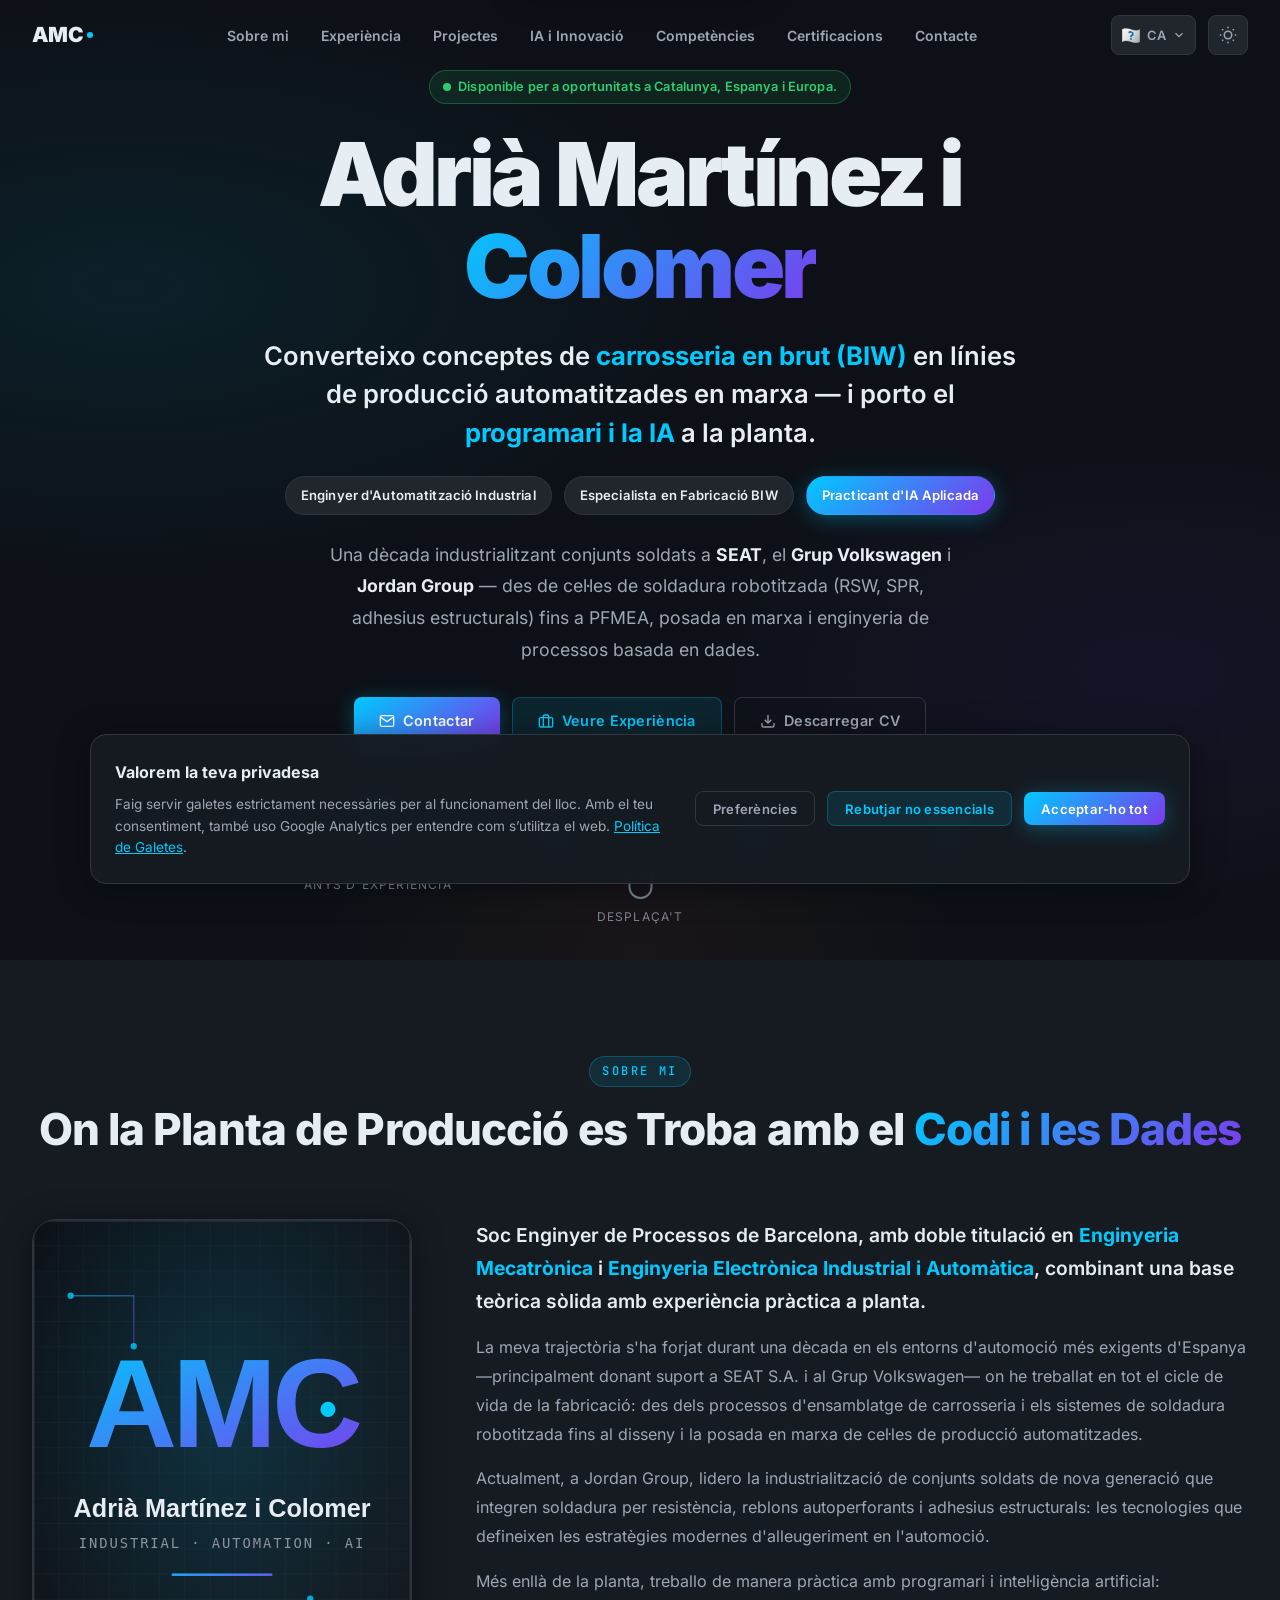
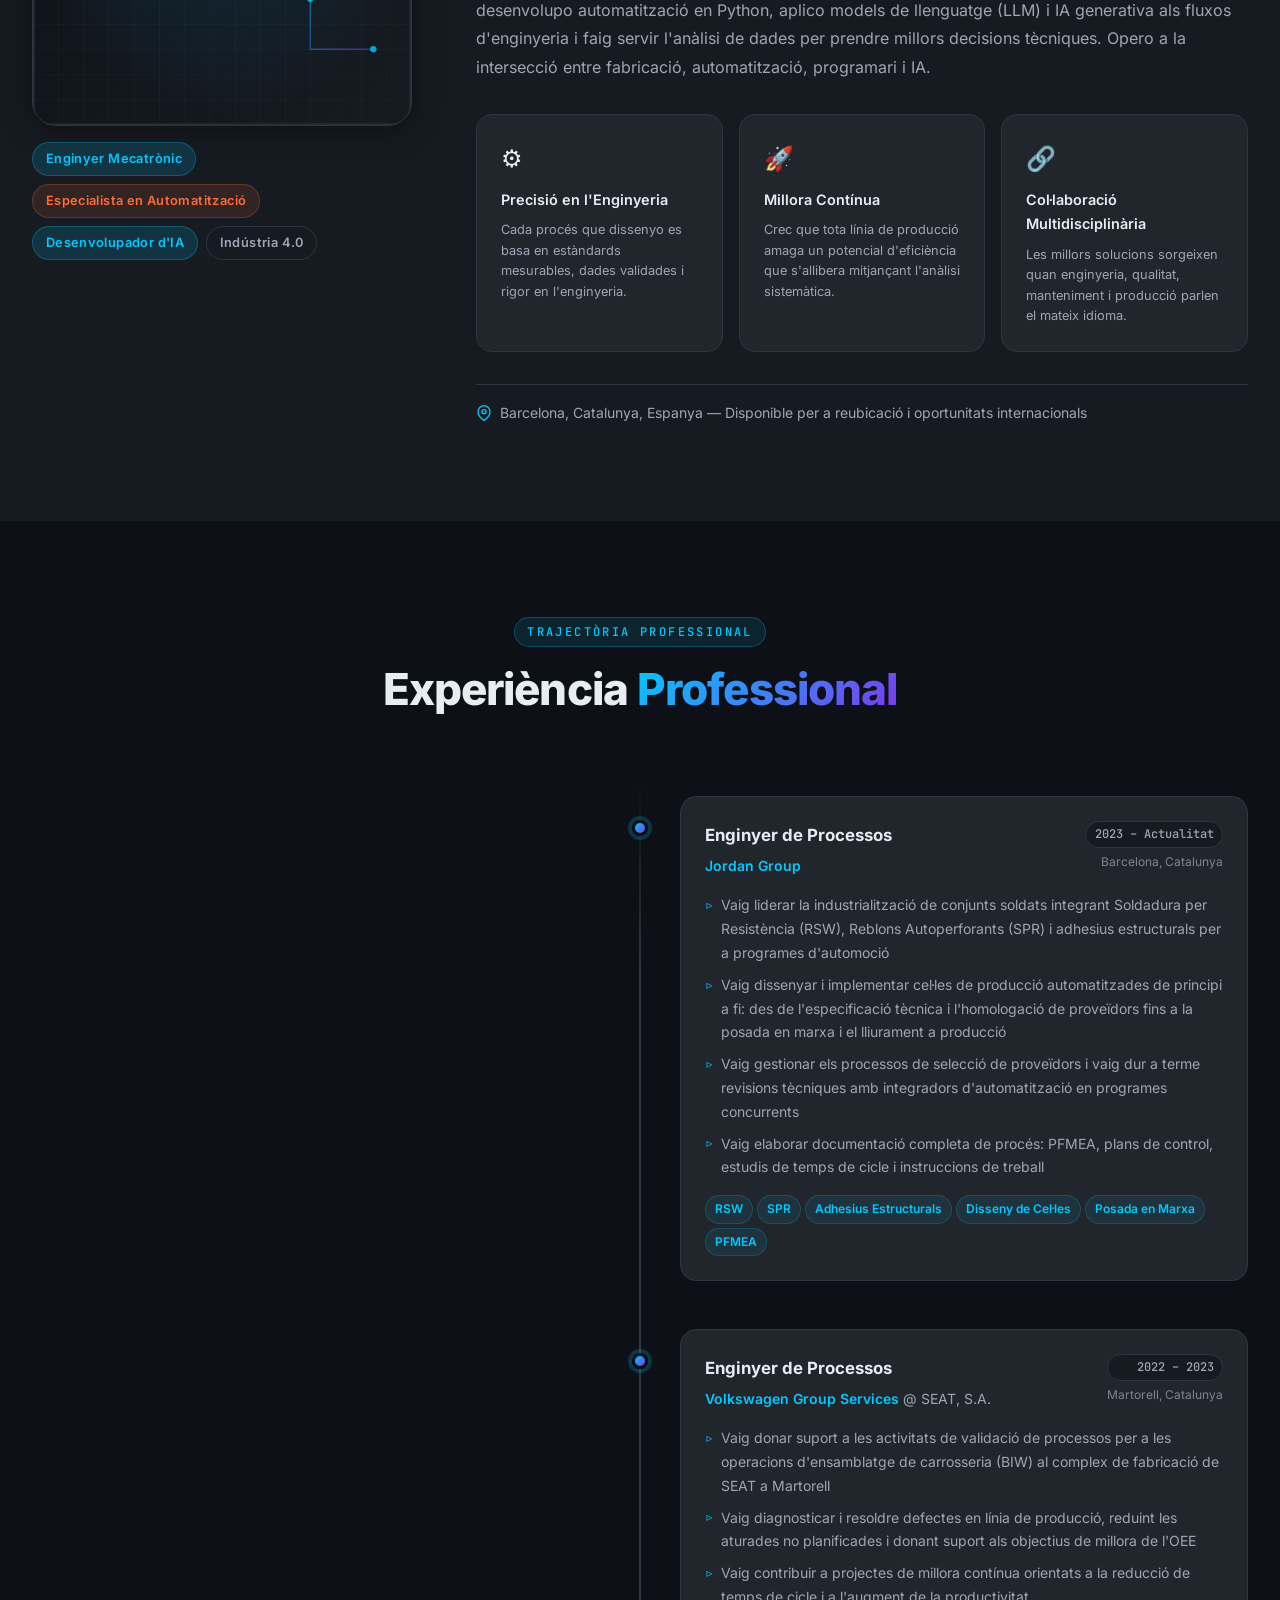
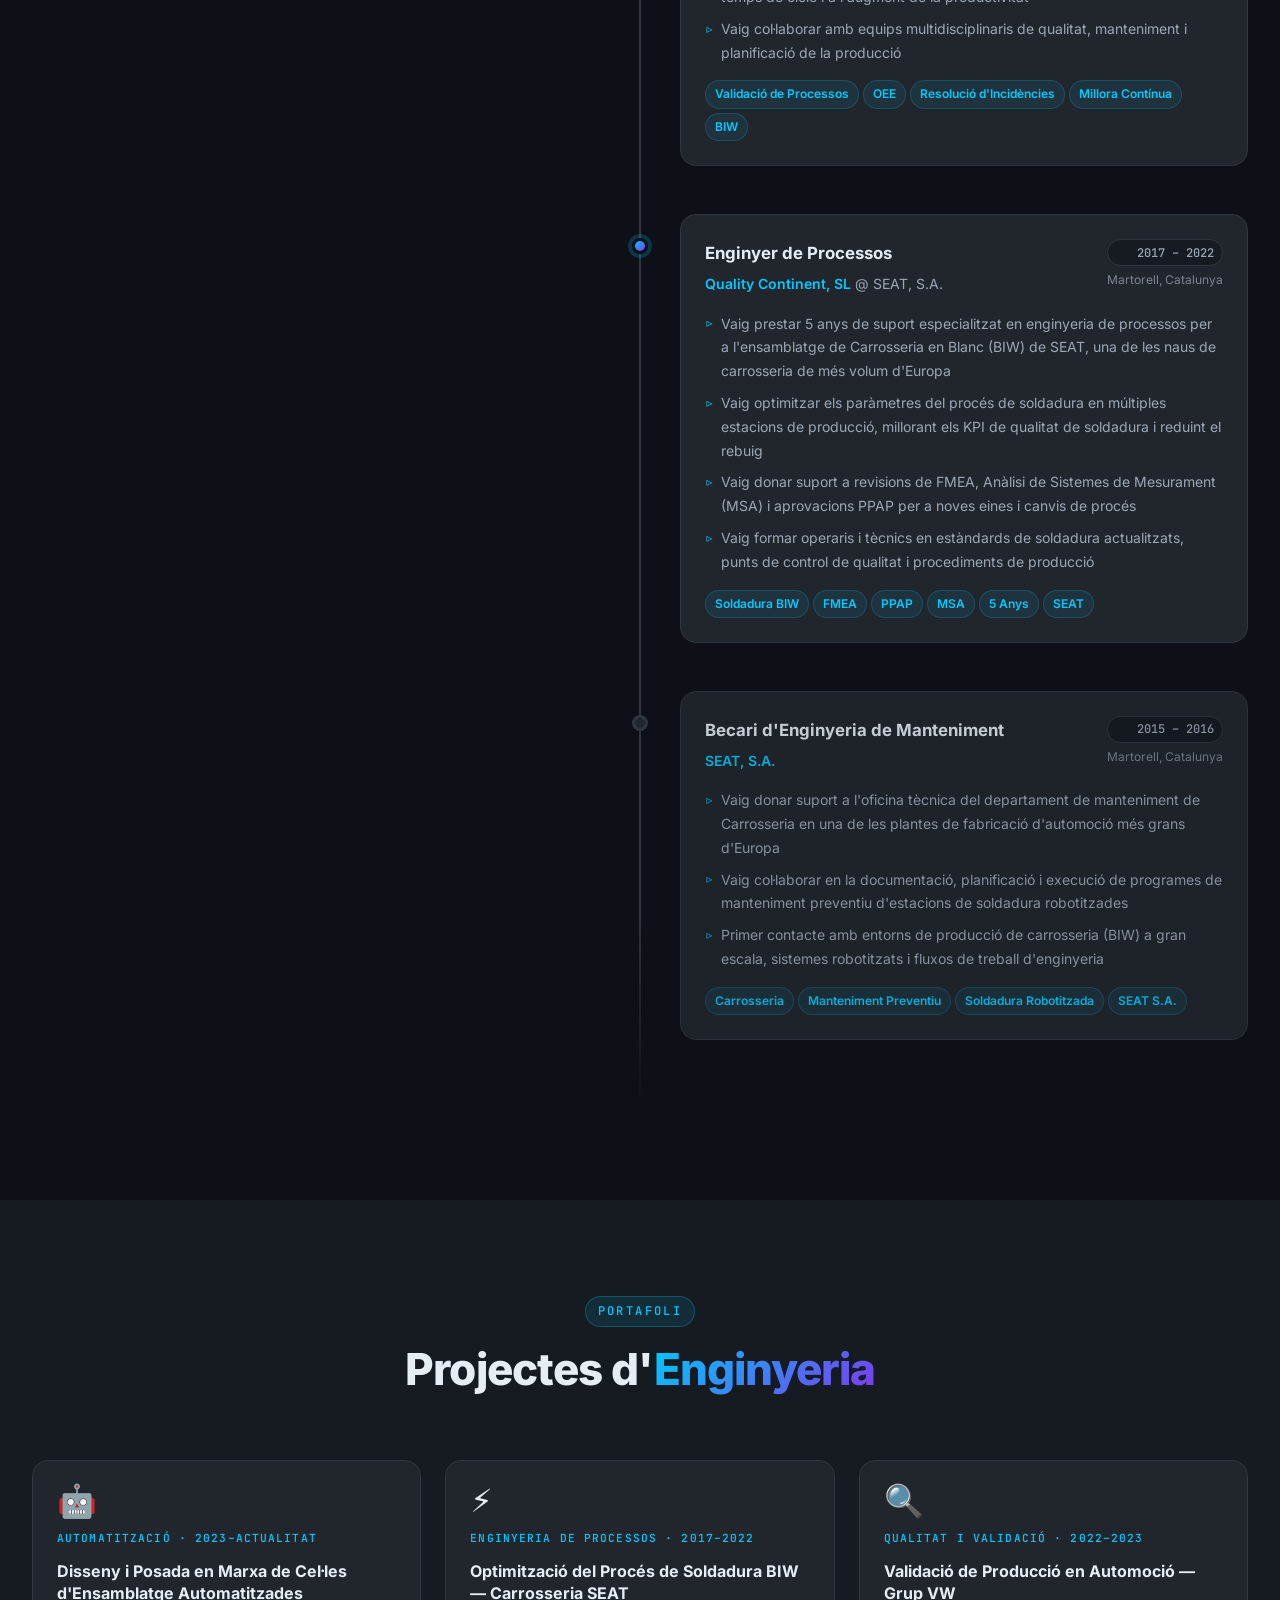
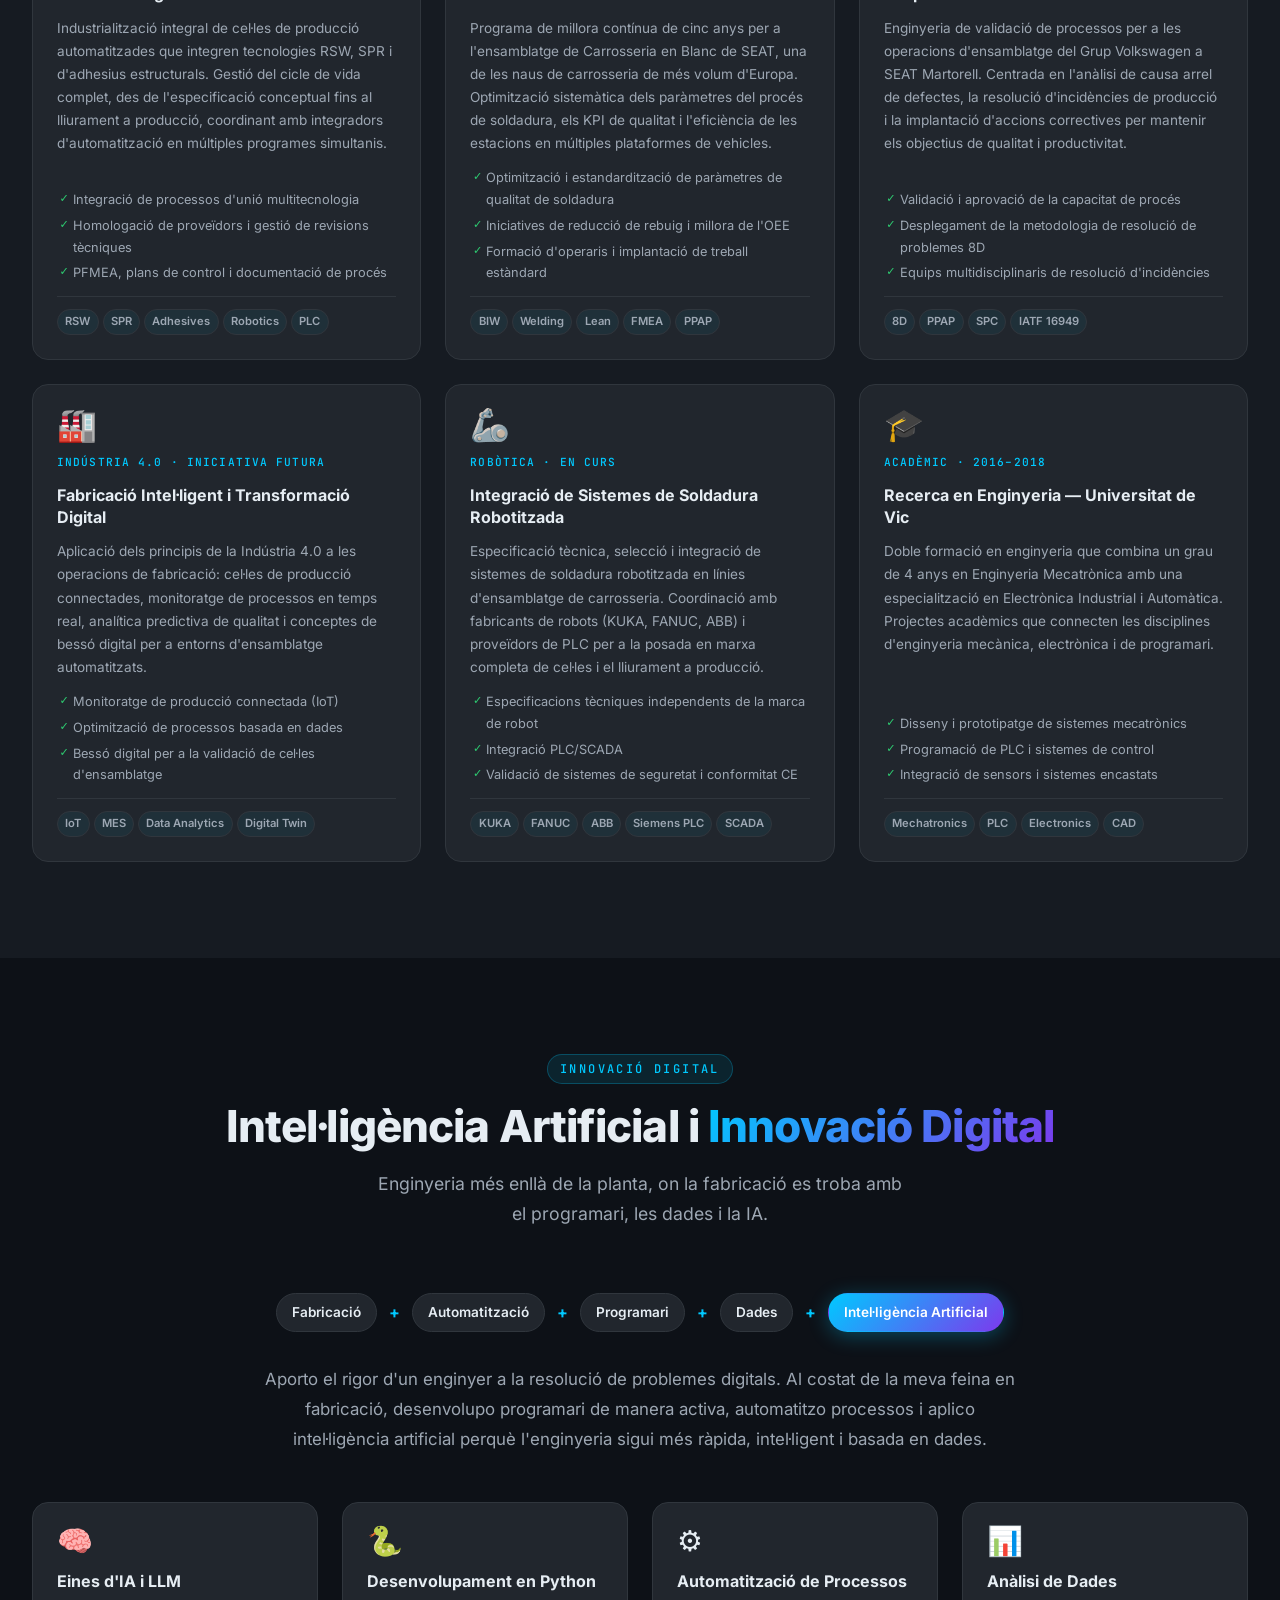
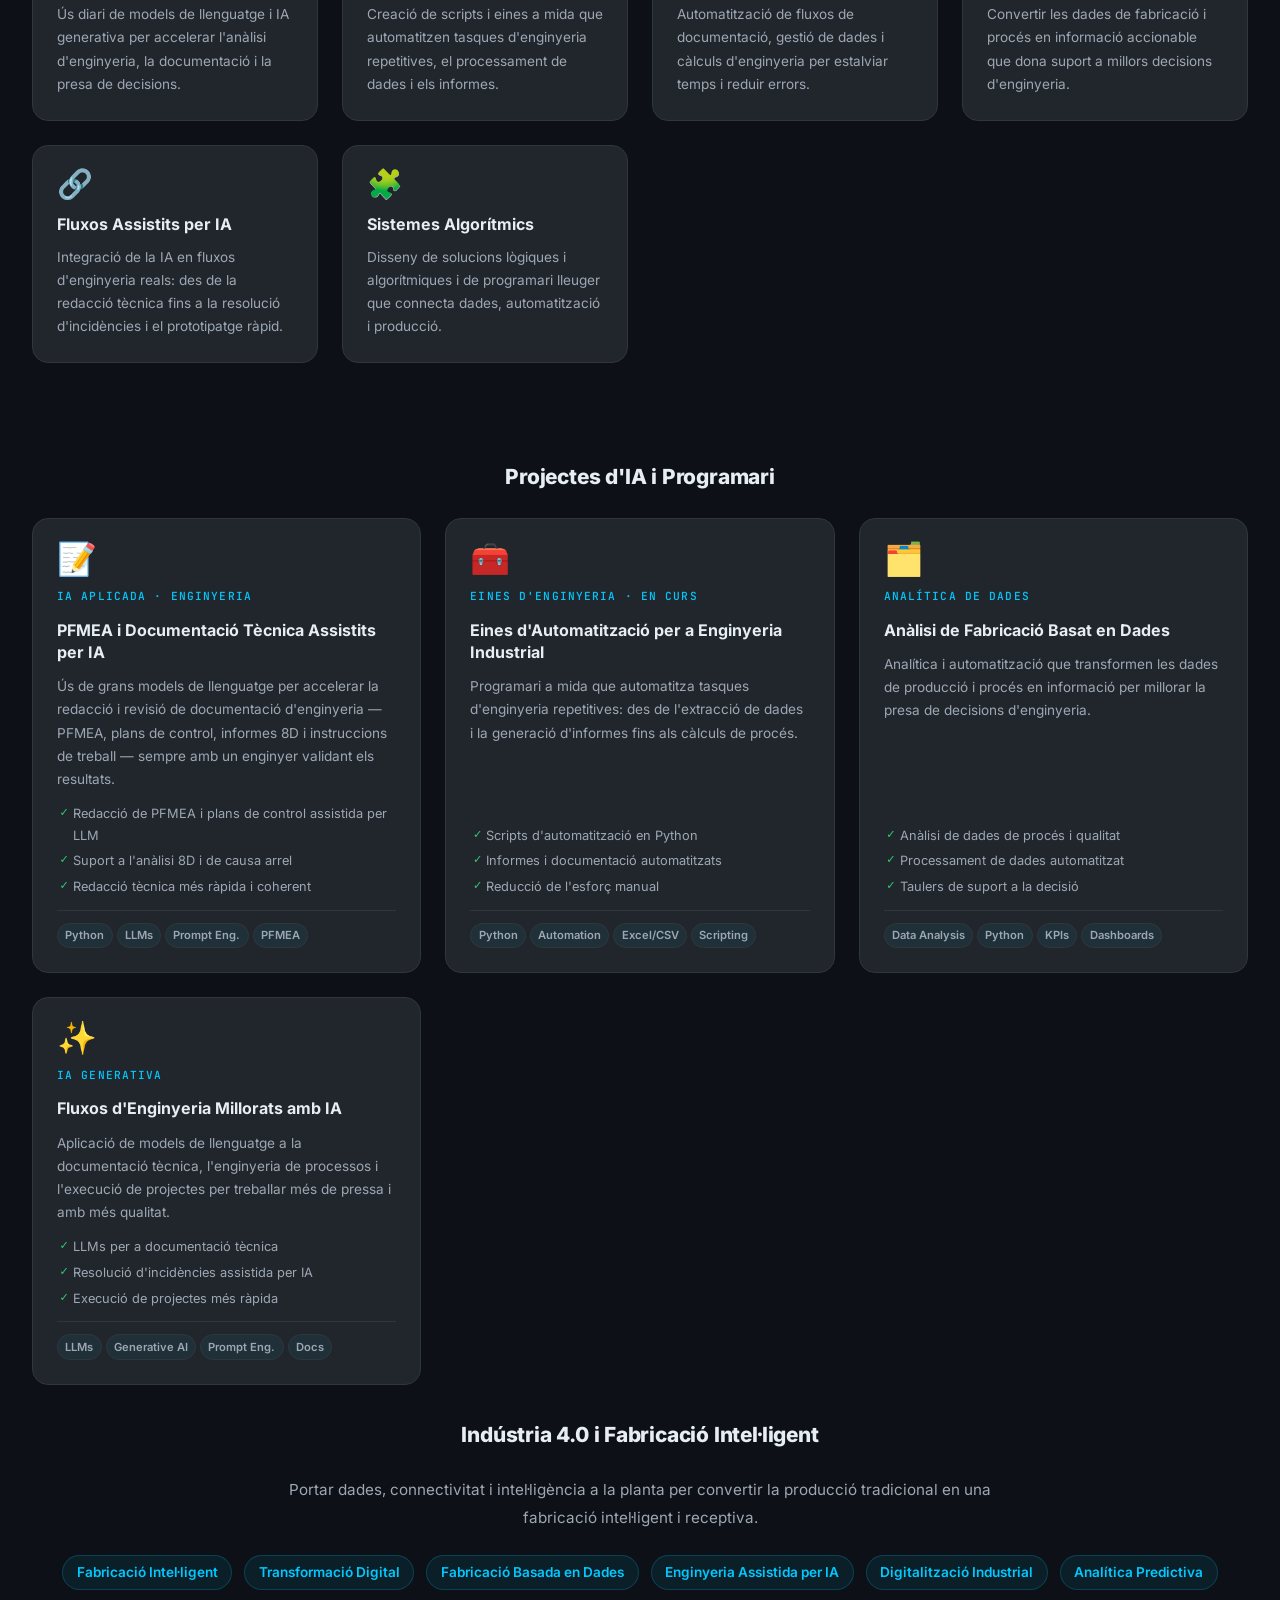
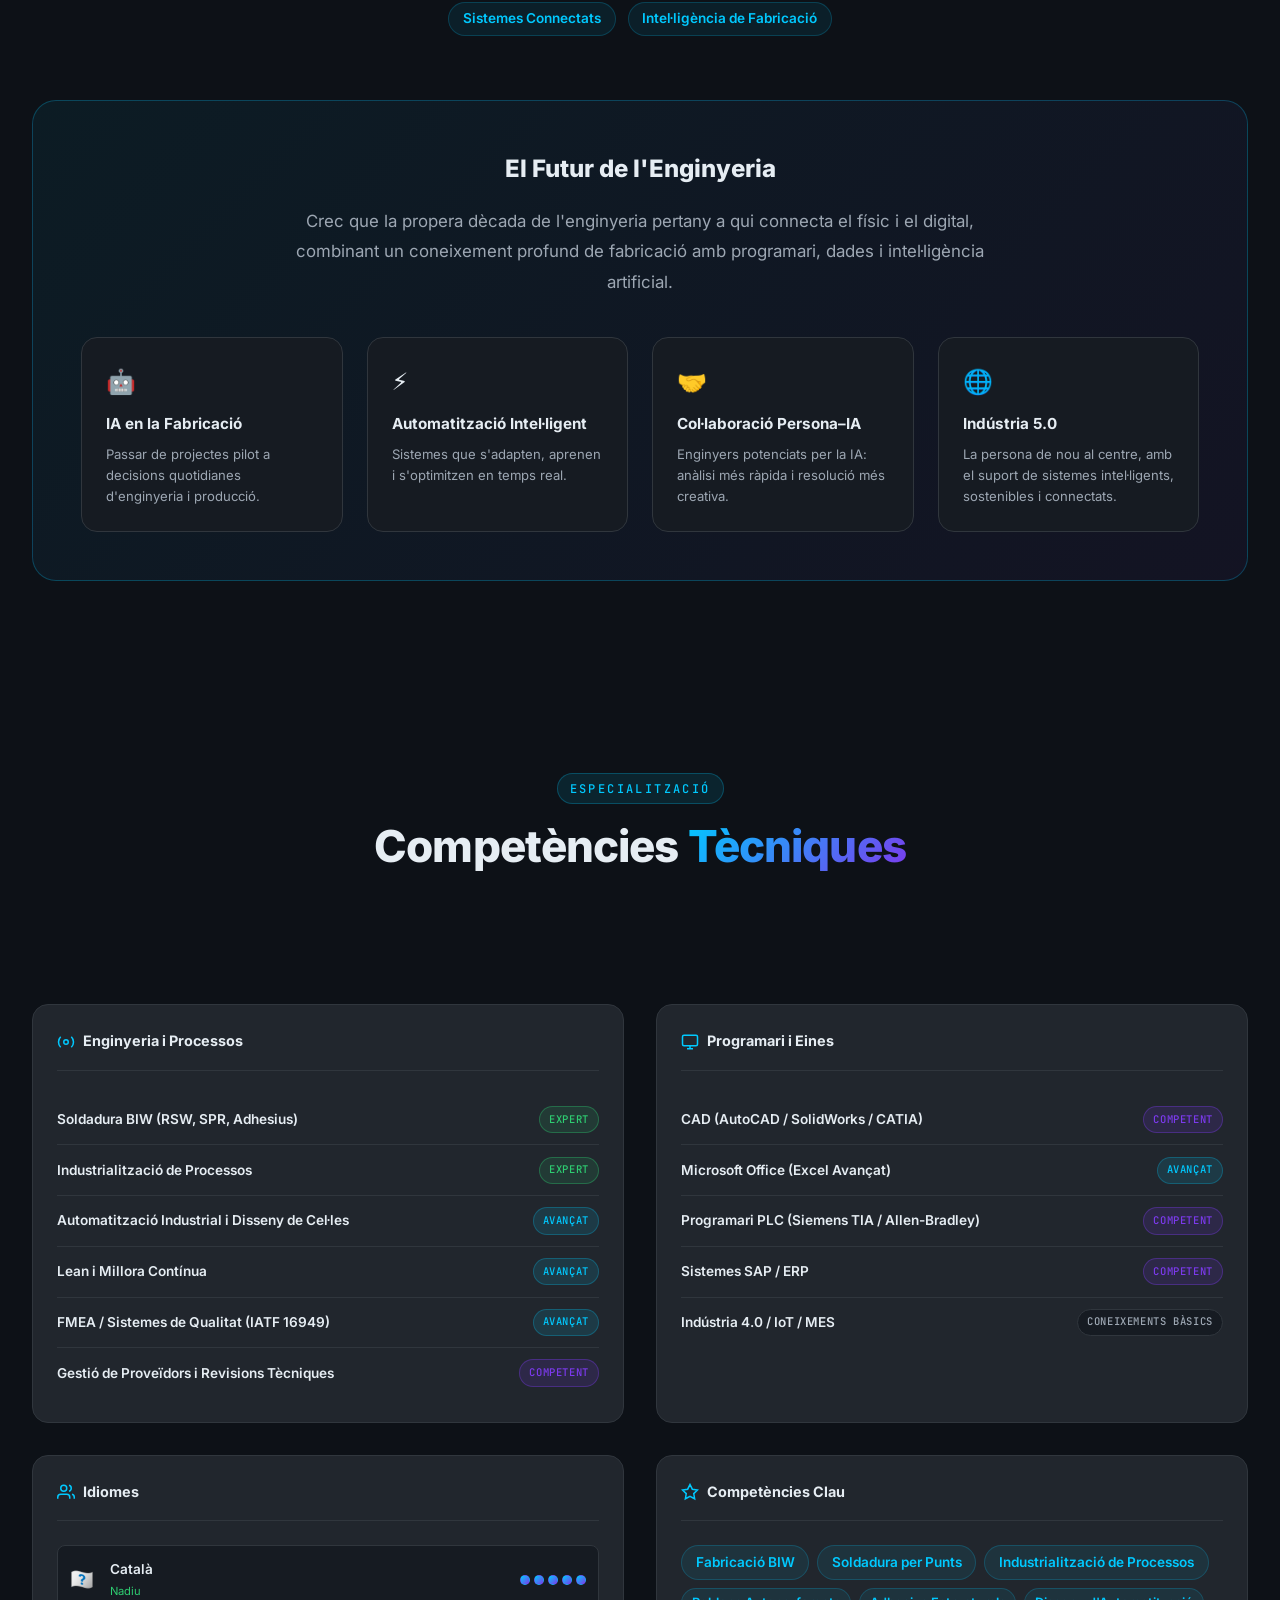
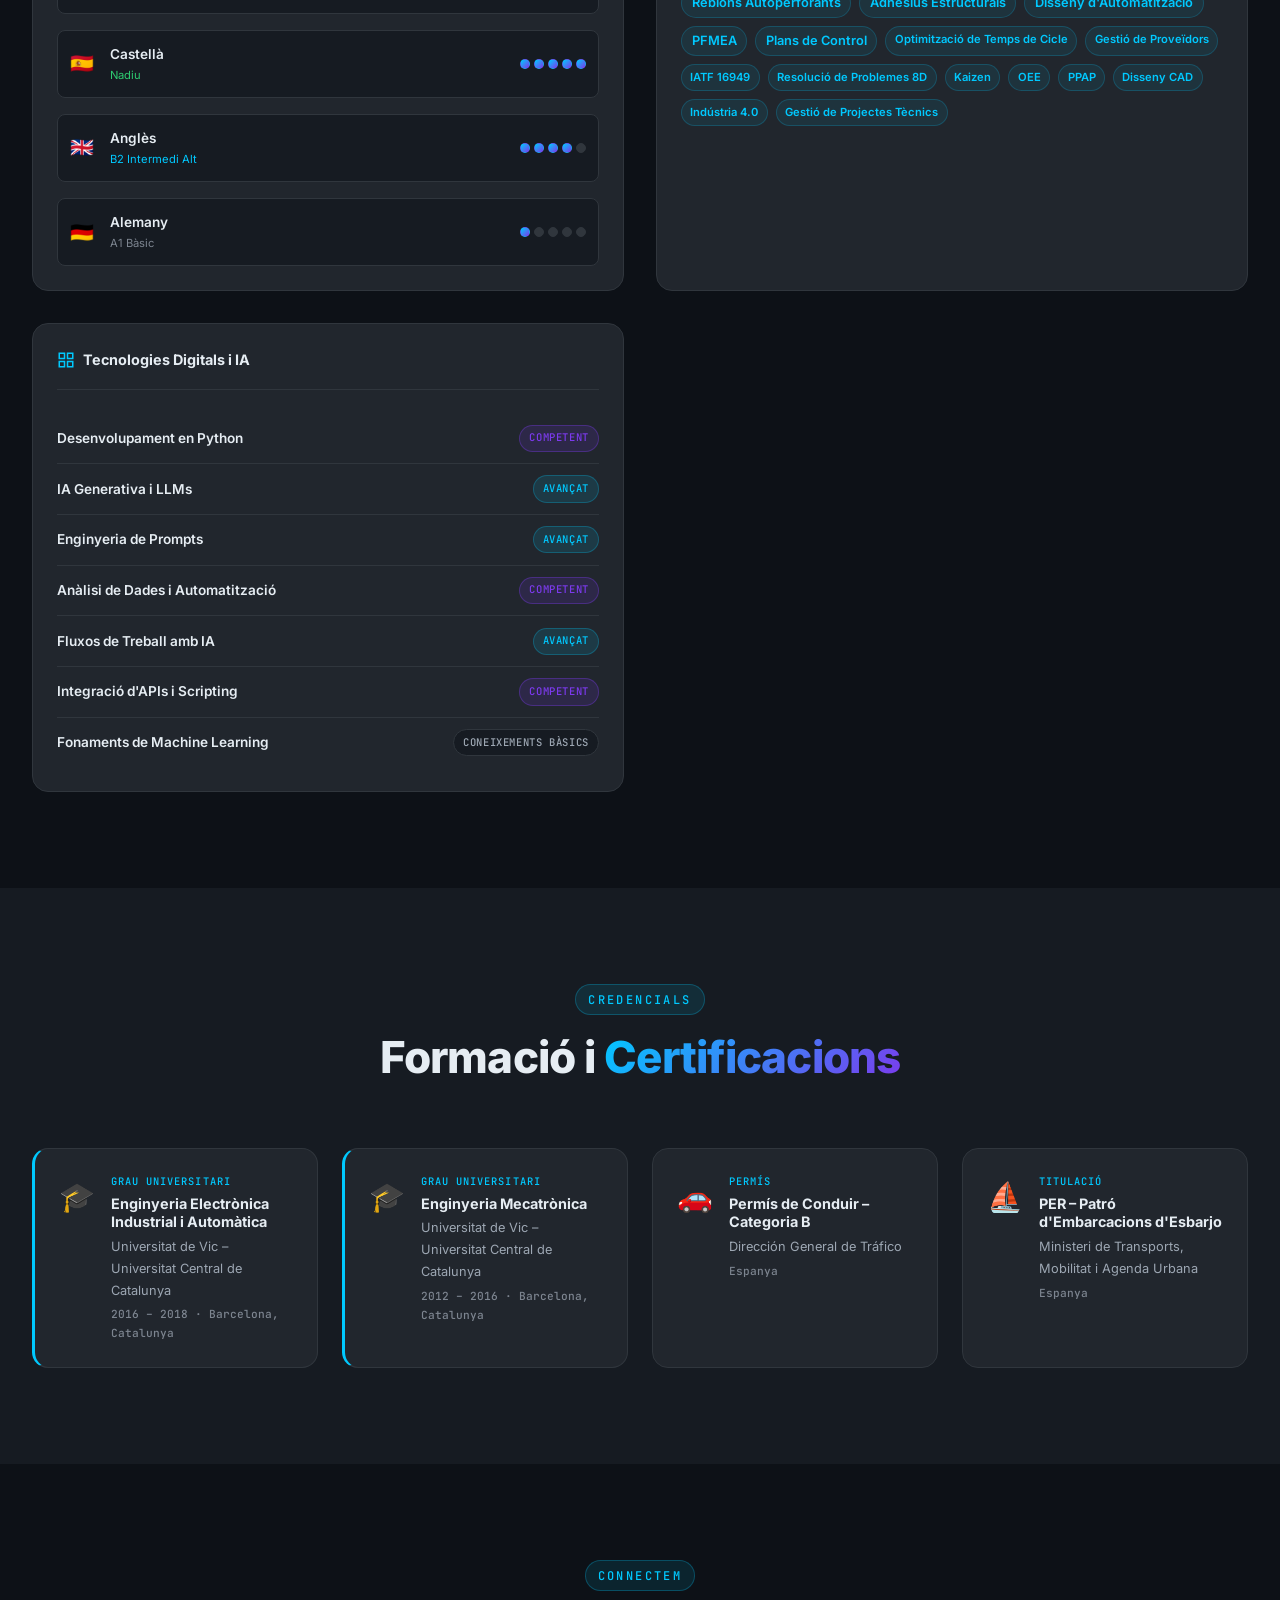
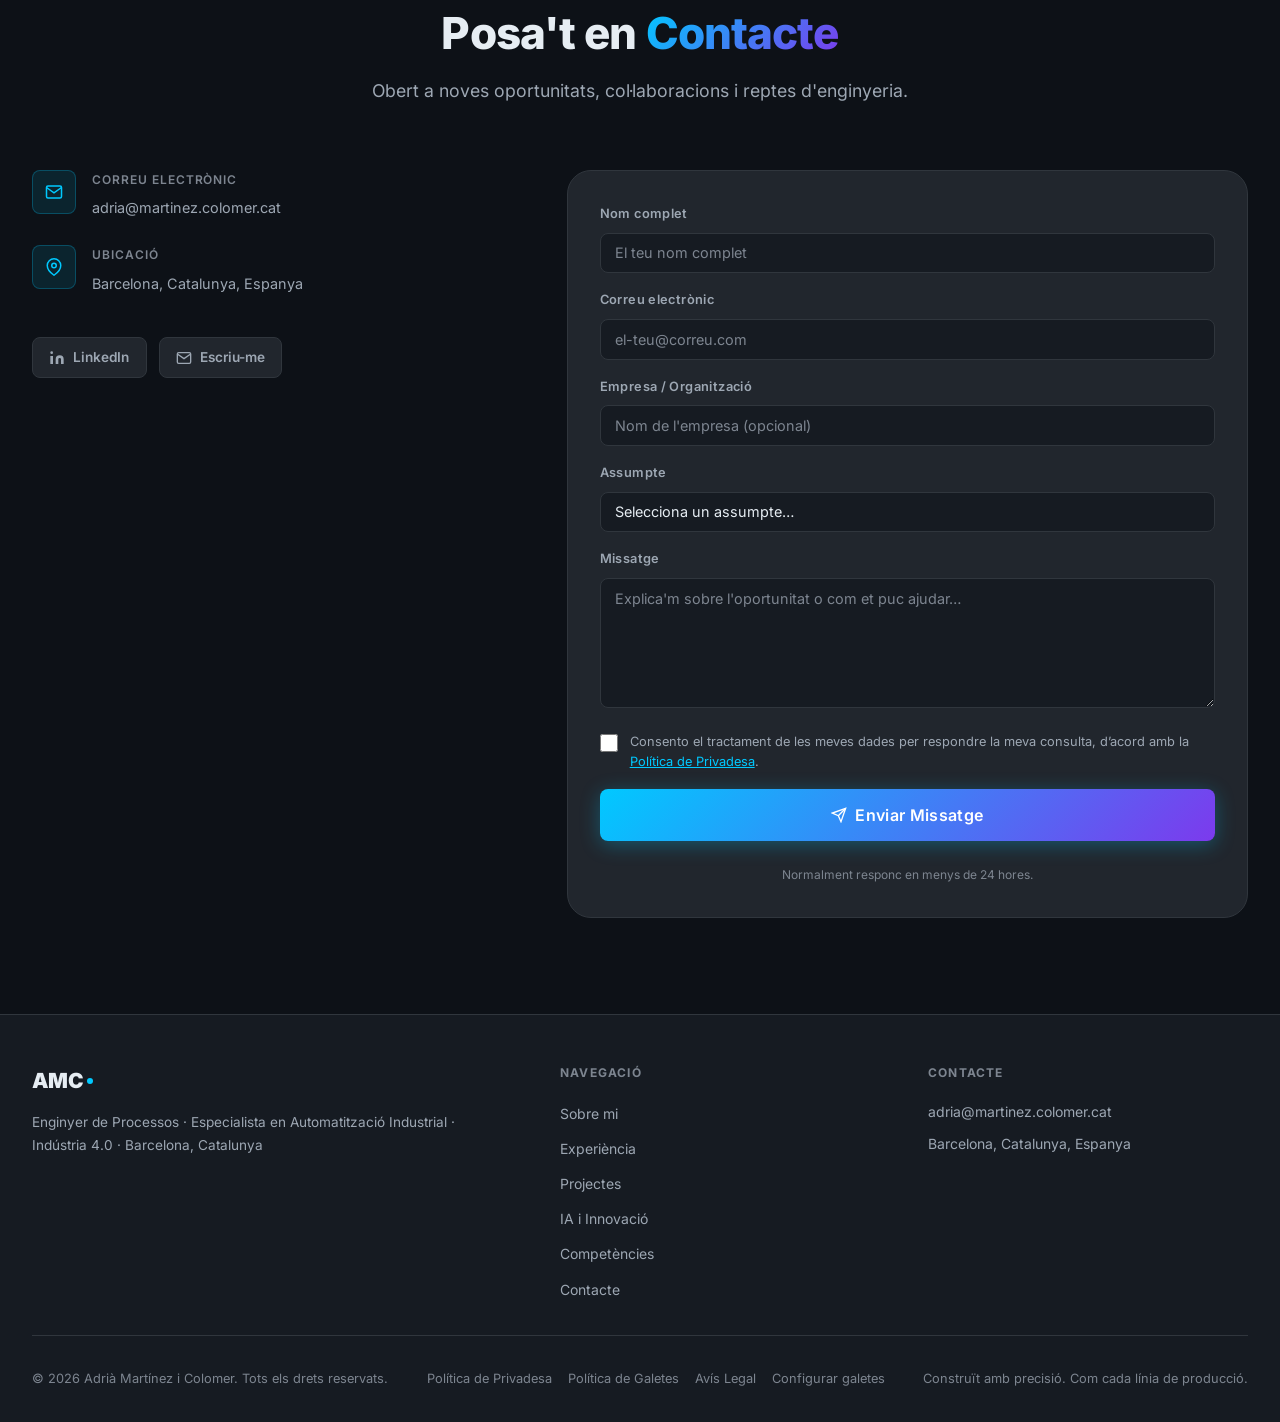
==== commit 85242b80: "Add files via upload" ====
--- a/ca/index.html
+++ b/ca/index.html
@@ -7,9 +7,9 @@
 <!-- Content Security Policy (enforced on GitHub Pages via meta; mirror as a real
        header at Cloudflare — see docs/SECURITY.md — to also send frame-ancestors). -->
 <meta content="default-src 'self'; base-uri 'self'; object-src 'none'; img-src 'self' data: https://www.googletagmanager.com https://*.google-analytics.com; font-src 'self'; style-src 'self' 'unsafe-inline'; script-src 'self' https://www.googletagmanager.com https://challenges.cloudflare.com; connect-src 'self' https://formspree.io https://www.googletagmanager.com https://www.google-analytics.com https://*.google-analytics.com https://*.analytics.google.com https://challenges.cloudflare.com; frame-src https://challenges.cloudflare.com; form-action 'self' https://formspree.io; manifest-src 'self'; upgrade-insecure-requests" http-equiv="Content-Security-Policy"/>
-<title data-i18n="meta.title">Adrià Martínez Colomer | Enginyer Industrial i d'Automatització · IA Aplicada</title>
+<title data-i18n="meta.title">Adrià Martínez i Colomer | Enginyer Industrial i d'Automatització · IA Aplicada</title>
 <meta content="Enginyer industrial i d'automatització que connecta fabricació, programari i intel·ligència artificial. Més de 9 anys en carrosseria (BIW) d'automoció, a més de desenvolupament en Python, fluxos amb IA/LLM i enginyeria basada en dades. Barcelona, Catalunya." data-i18n-content="meta.description" name="description"/>
-<meta content="Adrià Martínez Colomer" name="author"/>
+<meta content="Adrià Martínez i Colomer" name="author"/>
 <meta content="index, follow, max-image-preview:large" name="robots"/>
 <meta content="#0D1117" name="theme-color"/>
 <link href="https://amc-engineer.com/ca/" rel="canonical"/>
@@ -27,20 +27,20 @@
 <meta content="es_ES" property="og:locale:alternate"/>
 <meta content="ca_ES" property="og:locale:alternate"/>
 <meta content="de_DE" property="og:locale:alternate"/>
-<meta content="Adrià Martínez Colomer | Enginyer de Processos i Automatització" data-i18n-content="meta.ogTitle" property="og:title"/>
+<meta content="Adrià Martínez i Colomer | Enginyer de Processos i Automatització" data-i18n-content="meta.ogTitle" property="og:title"/>
 <meta content="Enginyeria de processos, automatització industrial, robòtica i IA aplicada a la fabricació. Portfolio personal d'enginyeria — Barcelona." data-i18n-content="meta.ogDescription" property="og:description"/>
 <meta content="https://amc-engineer.com/assets/images/adria-martinez-colomer-og-cover.png" property="og:image"/>
 <meta content="https://amc-engineer.com/assets/images/adria-martinez-colomer-og-cover.png" property="og:image:secure_url"/>
 <meta content="image/png" property="og:image:type"/>
 <meta content="1200" property="og:image:width"/>
 <meta content="630" property="og:image:height"/>
-<meta content="Adrià Martínez Colomer — Process &amp; Automation Engineer. Personal engineering portfolio." property="og:image:alt"/>
+<meta content="Adrià Martínez i Colomer — Process &amp; Automation Engineer. Personal engineering portfolio." property="og:image:alt"/>
 <!-- Twitter / X Card -->
 <meta content="summary_large_image" name="twitter:card"/>
-<meta content="Adrià Martínez Colomer | Enginyer de Processos i Automatització" data-i18n-content="meta.twitterTitle" name="twitter:title"/>
+<meta content="Adrià Martínez i Colomer | Enginyer de Processos i Automatització" data-i18n-content="meta.twitterTitle" name="twitter:title"/>
 <meta content="Enginyeria de processos, automatització industrial, robòtica i IA aplicada a la fabricació. Portfolio personal d'enginyeria — Barcelona." data-i18n-content="meta.twitterDescription" name="twitter:description"/>
 <meta content="https://amc-engineer.com/assets/images/adria-martinez-colomer-og-cover.png" name="twitter:image"/>
-<meta content="Adrià Martínez Colomer — Process &amp; Automation Engineer. Personal engineering portfolio." name="twitter:image:alt"/>
+<meta content="Adrià Martínez i Colomer — Process &amp; Automation Engineer. Personal engineering portfolio." name="twitter:image:alt"/>
 <!-- hreflang (static, crawlable; per-language hrefs written by build.py) -->
 <link href="https://amc-engineer.com/" hreflang="en" rel="alternate"/>
 <link href="https://amc-engineer.com/es/" hreflang="es" rel="alternate"/>
@@ -61,15 +61,14 @@
       {
         "@type": "Person",
         "@id": "https://amc-engineer.com/#person",
-        "name": "Adrià Martínez Colomer",
+        "name": "Adrià Martínez i Colomer",
         "givenName": "Adrià",
-        "familyName": "Martínez Colomer",
+        "familyName": "Martínez i Colomer",
         "jobTitle": "Process & Automation Engineer",
         "description": "Process and automation engineer focused on manufacturing engineering, industrial automation, robotics, and AI applied to manufacturing.",
         "url": "https://amc-engineer.com/",
         "image": "https://amc-engineer.com/assets/images/adria-martinez-colomer-og-cover.png",
         "email": "mailto:adria@martinez.colomer.cat",
-        "telephone": "+34686584989",
         "address": {
           "@type": "PostalAddress",
           "addressLocality": "Barcelona",
@@ -109,7 +108,7 @@
         "@id": "https://amc-engineer.com/#website",
         "url": "https://amc-engineer.com/",
         "name": "AMC Engineer",
-        "description": "Personal engineering portfolio of Adrià Martínez Colomer — process engineering, industrial automation, robotics, and AI applied to manufacturing.",
+        "description": "Personal engineering portfolio of Adrià Martínez i Colomer — process engineering, industrial automation, robotics, and AI applied to manufacturing.",
         "inLanguage": ["en", "es", "ca", "de"],
         "author": { "@id": "https://amc-engineer.com/#person" },
         "publisher": { "@id": "https://amc-engineer.com/#person" },
@@ -119,7 +118,7 @@
         "@type": "ProfilePage",
         "@id": "https://amc-engineer.com/#profilepage",
         "url": "https://amc-engineer.com/",
-        "name": "Adrià Martínez Colomer | Process & Automation Engineer",
+        "name": "Adrià Martínez i Colomer | Process & Automation Engineer",
         "isPartOf": { "@id": "https://amc-engineer.com/#website" },
         "mainEntity": { "@id": "https://amc-engineer.com/#person" },
         "inLanguage": "en"
@@ -175,7 +174,7 @@
 <span class="hero__banner-dot"></span>
 <span data-i18n="hero.banner">Disponible per a oportunitats a Catalunya, Espanya i Europa.</span>
 </div>
-<h1 class="hero__name animate-fade-up" data-delay="100">Adrià Martínez<br/><span class="gradient-text">Colomer</span></h1>
+<h1 class="hero__name animate-fade-up" data-delay="100">Adrià Martínez i<br/><span class="gradient-text">Colomer</span></h1>
 <p class="hero__headline animate-fade-up" data-delay="200" data-i18n="hero.headline" data-i18n-html="">Converteixo conceptes de <strong>carrosseria en brut (BIW)</strong> en línies de producció automatitzades en marxa — i porto el <strong>programari i la IA</strong> a la planta.</p>
 <div aria-label="Core specializations" class="hero__pillars animate-fade-up" data-delay="300" role="list">
 <span class="hero__pillar" data-i18n="hero.pillars.0" role="listitem">Enginyer d'Automatització Industrial</span>
@@ -237,8 +236,8 @@
 <div class="about__image-wrapper reveal">
 <div class="about__image">
 <!-- Drop-in: replace the line below with a real headshot, e.g.
-                 <img src="/assets/adria.jpg" alt="Adrià Martínez Colomer" class="about__photo" width="600" height="800" /> -->
-<img alt="Adrià Martínez Colomer — Industrial, Automation &amp; AI engineer" class="about__photo" height="800" loading="lazy" src="/assets/avatar.svg" width="600"/>
+                 <img src="/assets/adria.jpg" alt="Adrià Martínez i Colomer" class="about__photo" width="600" height="800" /> -->
+<img alt="Adrià Martínez i Colomer — Industrial, Automation &amp; AI engineer" class="about__photo" height="800" loading="lazy" src="/assets/avatar.svg" width="600"/>
 </div>
 <div class="about__badges">
 <div class="badge badge--accent" data-i18n="about.badge1">Enginyer Mecatrònic</div>
@@ -893,15 +892,6 @@
 </div>
 <div class="contact__info-item">
 <div class="contact__info-icon">
-<svg fill="none" stroke="currentColor" stroke-width="2" viewbox="0 0 24 24" xmlns="http://www.w3.org/2000/svg"><path d="M22 16.92v3a2 2 0 0 1-2.18 2 19.79 19.79 0 0 1-8.63-3.07A19.5 19.5 0 0 1 4.69 12 19.79 19.79 0 0 1 1.65 3.42 2 2 0 0 1 3.62 1h3a2 2 0 0 1 2 1.72c.127.96.361 1.903.7 2.81a2 2 0 0 1-.45 2.11L7.91 8.6a16 16 0 0 0 6 6l.92-.92a2 2 0 0 1 2.11-.45c.907.339 1.85.573 2.81.7A2 2 0 0 1 21.73 16l.19.92z"></path></svg>
-</div>
-<div>
-<h3 data-i18n="contact.phoneH">Telèfon</h3>
-<a href="tel:+34686584989">+34 686 584 989</a>
-</div>
-</div>
-<div class="contact__info-item">
-<div class="contact__info-icon">
 <svg fill="none" stroke="currentColor" stroke-width="2" viewbox="0 0 24 24" xmlns="http://www.w3.org/2000/svg"><path d="M21 10c0 7-9 13-9 13s-9-6-9-13a9 9 0 0 1 18 0z"></path><circle cx="12" cy="10" r="3"></circle></svg>
 </div>
 <div>
@@ -990,12 +980,11 @@
 <div class="footer__contact">
 <h4 data-i18n="footer.contactH">Contacte</h4>
 <p><a href="mailto:adria@martinez.colomer.cat">adria@martinez.colomer.cat</a></p>
-<p><a href="tel:+34686584989">+34 686 584 989</a></p>
 <p data-i18n="contact.locationV">Barcelona, Catalunya, Espanya</p>
 </div>
 </div>
 <div class="footer__bottom">
-<p data-i18n="footer.copyright" data-year="">© 2026 Adrià Martínez Colomer. Tots els drets reservats.</p>
+<p data-i18n="footer.copyright" data-year="">© 2026 Adrià Martínez i Colomer. Tots els drets reservats.</p>
 <nav aria-label="Legal" class="footer__legal">
 <a data-i18n="footer.privacy" href="/privacy-policy/">Política de Privadesa</a>
 <a data-i18n="footer.cookies" href="/cookie-policy/">Política de Galetes</a>
--- a/css/style.css
+++ b/css/style.css
@@ -239,12 +239,20 @@
 .badge--secondary { background: rgba(var(--acc2-rgb),.12); color: var(--acc2); border: 1px solid rgba(var(--acc2-rgb),.25); }
 .badge--outline { background: transparent; color: var(--txt2); border: 1px solid var(--border); }
 
-/* Scroll animations */
-.reveal { opacity:0; transform:translateY(28px); transition: opacity .6s ease, transform .6s ease; }
+/* Scroll animations — content is VISIBLE by default; the hidden start state is
+   applied only when JS is active (html.js), so if JS fails or the
+   IntersectionObserver never fires, nothing is left invisible. */
+.reveal { opacity:1; transform:none; }
+.js .reveal { opacity:0; transform:translateY(28px); transition: opacity .6s ease, transform .6s ease; }
 .reveal.visible { opacity:1; transform:none; }
 
-.animate-fade-up { opacity:0; transform:translateY(24px); }
+.animate-fade-up { opacity:1; transform:none; }
+.js .animate-fade-up { opacity:0; transform:translateY(24px); }
 .animate-fade-up.in { opacity:1; transform:none; transition: opacity .7s ease, transform .7s ease; }
+
+/* Failsafe: if the main script doesn't finish initialising, force everything visible. */
+.reveal-all .reveal,
+.reveal-all .animate-fade-up { opacity:1 !important; transform:none !important; }
 
 /* ── 4. NAVIGATION ───────────────────────────────────────────── */
 .nav {
@@ -990,8 +998,10 @@
   }
   .timeline__item--left .timeline__dot,
   .timeline__item--right .timeline__dot { grid-column:1; }
-  .timeline__item--left > :last-child,
-  .timeline__item--right > :first-child { display:none; }
+  /* NOTE: every item has exactly two children (dot + card). On mobile both must
+     show — dot in column 1, card in column 2. The previous rule hid the
+     `:last-child`/`:first-child`, which on left-aligned items IS the card, so the
+     first card (Jordan Group) was display:none on phones. Do not re-add it. */
   .footer__grid { grid-template-columns:1fr 1fr; }
 }
 
@@ -1022,7 +1032,8 @@
 /* ── 14. REDUCED MOTION ──────────────────────────────────────── */
 @media (prefers-reduced-motion:reduce) {
   *, *::before, *::after { animation-duration:.01ms !important; transition-duration:.01ms !important; }
-  .reveal { opacity:1; transform:none; }
+  .reveal, .js .reveal,
+  .animate-fade-up, .js .animate-fade-up { opacity:1 !important; transform:none !important; }
 }
 
 /* ── 15. PRINT ───────────────────────────────────────────────── */
